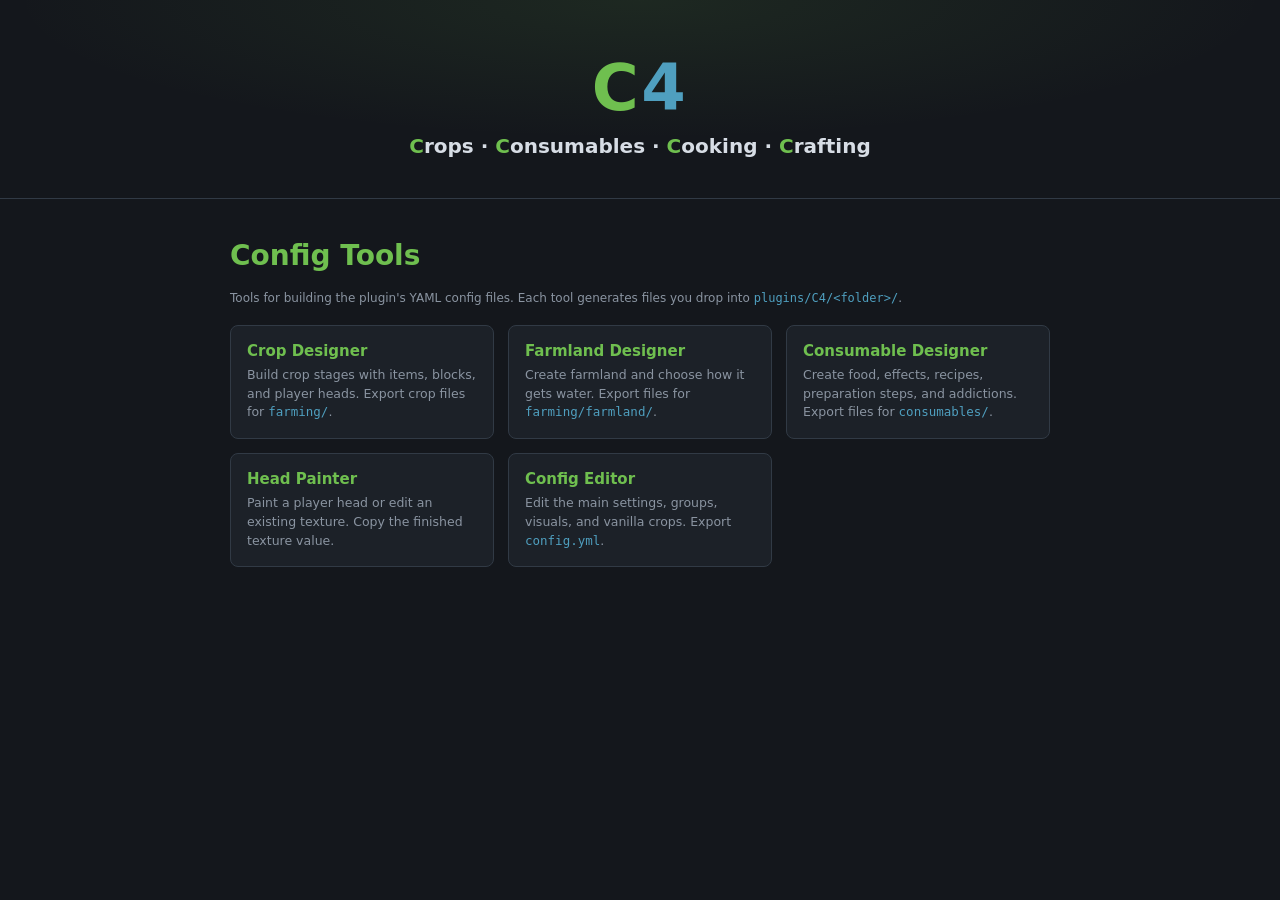
==== index.html @ 48b5f99a "Publish tools from bigbarbecuetime/C4@50bea7a427202a4ac3a9da0b1b7948393bb01f95" ====
<!DOCTYPE html>
<html lang="en">
<head>
<meta charset="UTF-8">
<meta name="viewport" content="width=device-width, initial-scale=1.0">
<title>C4 Config Tools</title>
<link rel="stylesheet" href="shared/common.css">
<style>
  .hero {
    text-align: center;
    padding: 56px 20px 40px;
    border-bottom: 1px solid var(--border);
    background:
      radial-gradient(ellipse 70% 100% at 50% 0%, rgba(111, 191, 79, 0.10), transparent 70%),
      var(--bg);
    margin-bottom: 28px;
  }
  .hero .logo {
    font-size: 64px;
    font-weight: 800;
    letter-spacing: 0.04em;
    margin: 0;
    color: var(--accent);
    line-height: 1;
  }
  .hero .logo .four { color: var(--accent2); }
  .hero .tagline {
    margin: 14px 0 0;
    font-size: 20px;
    color: var(--text);
    font-weight: 600;
  }
  .hero .tagline .c { color: var(--accent); }
  .hero .sub {
    margin: 10px auto 0;
    max-width: 560px;
    color: var(--muted);
    font-size: 14px;
    line-height: 1.5;
  }
</style>
</head>
<body>
<div class="hero">
  <h1 class="logo">C<span class="four">4</span></h1>
  <p class="tagline" aria-label="Crops, Consumables, Cooking, Crafting">
    <span aria-hidden="true"><span class="c">C</span>rops &middot;
    <span class="c">C</span>onsumables &middot;
    <span class="c">C</span>ooking &middot;
    <span class="c">C</span>rafting</span>
  </p>
</div>
<div class="landing">
  <h1 style="color:var(--accent)">Config Tools</h1>
  <p class="hint">Tools for building the plugin's YAML config files.
      Each tool generates files you drop into
  <code>plugins/C4/&lt;folder&gt;/</code>.</p>

  <div class="tools-grid">
    <a class="tool-card" href="crop-designer/index.html">
      <h3>Crop Designer</h3>
      <p>Build crop stages with items, blocks, and player heads. Export crop files for <code>farming/</code>.</p>
    </a>
    <a class="tool-card" href="farmland-designer/index.html">
      <h3>Farmland Designer</h3>
      <p>Create farmland and choose how it gets water. Export files for <code>farming/farmland/</code>.</p>
    </a>
    <a class="tool-card" href="consumable-designer/index.html">
      <h3>Consumable Designer</h3>
      <p>Create food, effects, recipes, preparation steps, and addictions. Export files for <code>consumables/</code>.</p>
    </a>
    <a class="tool-card" href="head-painter/index.html">
      <h3>Head Painter</h3>
      <p>Paint a player head or edit an existing texture. Copy the finished texture value.</p>
    </a>
    <a class="tool-card" href="config-editor/index.html">
      <h3>Config Editor</h3>
      <p>Edit the main settings, groups, visuals, and vanilla crops. Export <code>config.yml</code>.</p>
    </a>
  </div>
</div>
</body>
</html>
---- shared/common.css ----
/* Shared theme for the C4 config designers - plain CSS, dark */
* { box-sizing: border-box; }

:root {
  --bg: #14171c;
  --panel: #1c2128;
  --panel2: #232a33;
  --border: #313a45;
  --text: #d7dde5;
  --muted: #8a94a1;
  --accent: #6fbf4f;
  --accent2: #4f9fbf;
  --danger: #c75450;
  --warn: #d9a441;
  font-size: 14px;
}

a {
    color: var(--link-color)
}

html, body {
  margin: 0;
  background: var(--bg);
  color: var(--text);
  font-family: "Segoe UI", system-ui, sans-serif;
}

header {
  display: flex;
  align-items: baseline;
  gap: 12px;
  padding: 10px 16px;
  border-bottom: 1px solid var(--border);
}
header h1 { font-size: 18px; margin: 0; color: var(--accent); }
header .sub { color: var(--muted); font-size: 12px; }
.header-actions { margin-left: auto; }

main {
  display: grid;
  grid-template-columns: 320px 1fr 360px;
  gap: 0;
  min-height: 560px;
}

.panel {
  background: var(--panel);
  padding: 12px 14px 24px;
  overflow-y: auto;
  max-height: calc(100vh - 48px);
}
#left-panel { border-right: 1px solid var(--border); }
#right-panel { border-left: 1px solid var(--border); }

h2 {
  font-size: 13px;
  text-transform: uppercase;
  letter-spacing: 0.06em;
  color: var(--accent);
  margin: 18px 0 8px;
  border-bottom: 1px solid var(--border);
  padding-bottom: 4px;
}
.panel h2:first-child { margin-top: 4px; }

.hint { color: var(--muted); font-size: 12px; margin: 4px 0 8px; }
/* Live '&'-code render of a name field (LegacyText.toHtml). Uncoded runs show
   in the normal text color; coded runs carry their own inline color. */
.name-preview { color: var(--text); font-size: 13px; margin: 2px 0 6px; min-height: 1.1em; }
.name-preview:empty { display: none; }
code { color: var(--accent2); }

.form-grid { display: flex; flex-direction: column; gap: 6px; }
label { display: flex; flex-direction: column; gap: 2px; font-size: 12px; color: var(--muted); }
label.check { flex-direction: row; align-items: center; gap: 6px; color: var(--text); }
label.check.inline { display: inline-flex; margin-left: 8px; text-transform: none; letter-spacing: 0; font-size: 11px; color: var(--muted); }

input[type="text"], input[type="number"], select {
  background: var(--panel2);
  border: 1px solid var(--border);
  color: var(--text);
  border-radius: 4px;
  padding: 5px 7px;
  font-family: Consolas, monospace;
  font-size: 12px;
  width: 100%;
}
input:focus, select:focus { outline: 1px solid var(--accent); }
input[type="checkbox"] { accent-color: var(--accent); }

button {
  background: var(--panel2);
  color: var(--text);
  border: 1px solid var(--border);
  border-radius: 4px;
  padding: 5px 10px;
  cursor: pointer;
  font-size: 12px;
}
button:hover { border-color: var(--accent); color: var(--accent); }
button.ghost { background: transparent; }
button.add { margin-top: 6px; width: 100%; border-style: dashed; color: var(--muted); }
button.add:hover { color: var(--accent); }
button.danger { color: var(--danger); border-color: transparent; background: transparent; padding: 2px 6px; }
button.danger:hover { border-color: var(--danger); }

/* cards (harvest entries, consumables, stages, elements) */
.card {
  background: var(--panel2);
  border: 1px solid var(--border);
  border-radius: 6px;
  padding: 8px;
  margin-bottom: 8px;
}
.card .card-head {
  display: flex;
  align-items: center;
  gap: 6px;
  margin-bottom: 6px;
  font-size: 12px;
  color: var(--text);
}
.card .card-head .grow { flex: 1; }
.row { display: flex; gap: 6px; }
.row > label { flex: 1; }
.vec { display: flex; gap: 4px; }
.vec input { width: 0; flex: 1; }
.hitbox-row { display: flex; align-items: center; gap: 8px; margin: 4px 0; flex-wrap: wrap; }
.hitbox-row label { display: flex; align-items: center; gap: 3px; }
.muted { opacity: 0.65; font-size: 0.85em; }

/* stage cards */
.stage-card.active { border-color: var(--accent); }
.stage-card .elements { margin-top: 6px; display: flex; flex-direction: column; gap: 6px; }
.element-card { background: var(--panel); border: 1px solid var(--border); border-radius: 5px; padding: 6px; }
.element-card .swatch {
  width: 14px; height: 14px; border-radius: 3px; border: 1px solid rgba(255,255,255,0.25);
  display: inline-block;
}

/* center */
#center-panel {
  display: flex;
  flex-direction: column;
  align-items: center;
  background:
    radial-gradient(ellipse at 50% 30%, #1d2733 0%, var(--bg) 70%);
  padding: 8px;
}
#preview {
  width: 100%;
  max-width: 900px;
  height: auto;
  cursor: grab;
  touch-action: none;
}
#preview:active { cursor: grabbing; }

#view-controls { width: 100%; max-width: 900px; display: flex; flex-direction: column; gap: 6px; padding: 4px 8px 10px; }
.stage-bar { display: flex; gap: 4px; flex-wrap: wrap; }
.stage-bar button { padding: 4px 12px; }
.stage-bar button.active { border-color: var(--accent); color: var(--accent); }
.grow-bar { display: flex; align-items: center; gap: 8px; }
.grow-bar input[type="range"] { flex: 1; accent-color: var(--accent); }
#progress-label { font-family: Consolas, monospace; color: var(--muted); min-width: 42px; }
#view-controls .hint { text-align: center; }

/* output */
#output {
  display: grid;
  grid-template-columns: 1fr 1fr;
  gap: 12px;
  padding: 12px 16px 28px;
  border-top: 1px solid var(--border);
}
.out-head { display: flex; align-items: center; gap: 8px; }
.out-head h2 { flex: 1; margin: 0 0 6px; border: none; }
#output pre {
  background: #11151a;
  border: 1px solid var(--border);
  border-radius: 6px;
  padding: 10px;
  font-family: Consolas, monospace;
  font-size: 12px;
  line-height: 1.45;
  overflow-x: auto;
  white-space: pre;
  color: #b6c6d4;
  max-height: 480px;
  overflow-y: auto;
}
button.copy.copied { color: var(--accent); border-color: var(--accent); }

@media (max-width: 1100px) {
  main { grid-template-columns: 1fr; }
  #left-panel, #right-panel { border: none; max-height: none; }
  #output { grid-template-columns: 1fr; }
}

/* ── suite navigation ─────────────────────────────────────────────────── */
nav.suite { display: flex; gap: 4px; margin-left: 24px; }
nav.suite a {
  color: var(--muted);
  text-decoration: none;
  font-size: 12px;
  padding: 3px 10px;
  border: 1px solid transparent;
  border-radius: 4px;
}
nav.suite a:hover { color: var(--accent); border-color: var(--border); }
nav.suite a.here { color: var(--accent); border-color: var(--accent); }

/* ── landing page ─────────────────────────────────────────────────────── */
.landing { max-width: 860px; margin: 40px auto; padding: 0 20px; }
.landing .tools-grid {
  display: grid;
  grid-template-columns: repeat(auto-fit, minmax(240px, 1fr));
  gap: 14px;
  margin-top: 20px;
}
.landing a.tool-card {
  display: block;
  background: var(--panel);
  border: 1px solid var(--border);
  border-radius: 8px;
  padding: 16px;
  color: var(--text);
  text-decoration: none;
}
.landing a.tool-card:hover { border-color: var(--accent); }
.landing a.tool-card h3 { margin: 0 0 6px; color: var(--accent); font-size: 15px; }
.landing a.tool-card p { margin: 0; color: var(--muted); font-size: 12.5px; line-height: 1.5; }
.landing a.tool-card .emoji { font-size: 22px; display: block; margin-bottom: 8px; }

/* ── texture chips (live MC texture previews next to inputs) ──────────── */
.tex-chip {
  width: 26px;
  height: 26px;
  border: 1px solid var(--border);
  border-radius: 4px;
  background: var(--panel);
  image-rendering: pixelated;
  flex-shrink: 0;
  align-self: flex-end;
}
.with-chip { display: flex; gap: 6px; align-items: flex-end; }
.with-chip > label { flex: 1; }

/* two-column tool layout (farmland / consumable designers) */
main.two-col { grid-template-columns: 420px 1fr; }
main.two-col .panel { max-height: none; }
.preview-side {
  background: radial-gradient(ellipse at 50% 30%, #1d2733 0%, var(--bg) 70%);
  display: flex;
  flex-direction: column;
  align-items: center;
  padding: 12px;
  gap: 8px;
}
.preview-side canvas { max-width: 100%; cursor: grab; }
.tab-bar { display: flex; gap: 4px; flex-wrap: wrap; margin-bottom: 8px; }
.tab-bar button.active { border-color: var(--accent); color: var(--accent); }
.subsection {
  border: 1px solid var(--border);
  border-radius: 6px;
  padding: 8px;
  margin: 8px 0;
  background: var(--panel2);
}
.subsection > .sub-head { display: flex; align-items: center; gap: 8px; font-size: 12px; margin-bottom: 6px; }
.subsection > .sub-head .grow { flex: 1; }
.shape-grid { display: grid; grid-template-columns: repeat(3, 44px); gap: 3px; margin: 4px 0; }
.shape-grid input { text-align: center; font-size: 14px; padding: 8px 0; text-transform: uppercase; }

/* ── events editor (shared/events-editor.js) ──────────────────────────── */
.events-editor .ev-trigger { margin: 6px 0; }
.events-editor .ev-list { display: flex; flex-direction: column; gap: 6px; }
.events-editor .ev-card .card-head { margin-bottom: 4px; }
.stage-events-row { margin: 6px 0; }
.stage-events { margin-top: 6px; padding-left: 4px; border-left: 2px solid var(--border); }

h3.sub { font-size: 12px; color: var(--muted); margin: 10px 0 4px; text-transform: uppercase; letter-spacing: 0.04em; }

/* ── key picker (shared/key-picker.js) ────────────────────────────────── */
.kp-drop {
  position: absolute;
  z-index: 50;
  max-height: 280px;
  overflow-y: auto;
  background: var(--panel2);
  border: 1px solid var(--border);
  border-radius: 4px;
  box-shadow: 0 6px 18px rgba(0, 0, 0, 0.5);
  font-family: Consolas, monospace;
  font-size: 12px;
}
.kp-row {
  display: flex;
  align-items: center;
  gap: 8px;
  padding: 3px 8px;
  cursor: pointer;
  color: var(--text);
  white-space: nowrap;
}
.kp-row:hover, .kp-row.active { background: var(--panel); color: var(--accent); }
.kp-row canvas {
  width: 16px; height: 16px;
  image-rendering: pixelated;
  flex-shrink: 0;
}
/* ── multi-select (crop-designer biome picker) ─────────────────────────── */
.multi-select {
  position: relative;
  background: var(--panel2);
  border: 1px solid var(--border);
  border-radius: 4px;
  padding: 4px;
  display: flex;
  flex-direction: column;
  gap: 4px;
}
.ms-label { margin-bottom: 2px; }
.ms-chips {
  display: flex;
  flex-wrap: wrap;
  gap: 4px;
  min-height: 22px;
  align-items: center;
}
.ms-chip {
  display: inline-flex;
  align-items: center;
  gap: 4px;
  background: var(--panel);
  border: 1px solid var(--border);
  border-radius: 3px;
  padding: 2px 4px 2px 7px;
  font-family: Consolas, monospace;
  font-size: 11px;
  color: var(--text);
}
.ms-chip button.danger { padding: 0 3px; font-size: 11px; }
.ms-empty { color: var(--muted); font-size: 11px; font-style: italic; }
.ms-add { width: auto; align-self: flex-start; margin: 0; }
.ms-drop {
  position: absolute;
  z-index: 50;
  top: 100%;
  left: 0;
  right: 0;
  margin-top: 2px;
  background: var(--panel2);
  border: 1px solid var(--border);
  border-radius: 4px;
  box-shadow: 0 6px 18px rgba(0, 0, 0, 0.5);
}
.ms-drop input[type="text"] { border: none; border-bottom: 1px solid var(--border); border-radius: 0; }
.ms-list {
  max-height: 240px;
  overflow-y: auto;
  padding: 2px;
}
.ms-row {
  display: flex;
  align-items: center;
  gap: 6px;
  padding: 3px 7px;
  font-size: 12px;
  color: var(--text);
  cursor: pointer;
  white-space: nowrap;
}
.ms-row:hover { background: var(--panel); color: var(--accent); }
.ms-row input[type="checkbox"] { margin: 0; }
.ms-custom { color: var(--accent); font-style: italic; }



/* ── file dock (shared/file-dock.js) ──────────────────────────────────── */
.dock-file {
  background: var(--panel);
  border: 1px solid var(--border);
  border-radius: 6px;
  margin-bottom: 8px;
}
.dock-file summary {
  display: flex;
  align-items: center;
  gap: 8px;
  padding: 8px 12px;
  cursor: pointer;
  list-style: none;
}
.dock-file summary::before { content: "▸"; color: var(--muted); font-size: 11px; }
.dock-file[open] summary::before { content: "▾"; }
.dock-file summary::-webkit-details-marker { display: none; }
.dock-file .dock-name { font-family: Consolas, monospace; font-size: 13px; color: var(--text); }
.dock-file .grow { flex: 1; }
.dock-file pre { margin: 0 12px 12px; }
.badge-new {
  background: var(--accent);
  color: #14171c;
  font-size: 10px;
  font-weight: 600;
  text-transform: uppercase;
  letter-spacing: 0.05em;
  border-radius: 3px;
  padding: 1px 6px;
}

/* ── transform gizmos (gizmo.js) ─────────────────────────────────────────
   Sits directly above the preview canvas and is meant to read as part of
   the viewport chrome, not a bolted-on strip. Several rules exist purely to
   undo common.css defaults: `label` is flex-column there (which stacked the
   snap checkbox above its text) and `select`/`input` are full-width.       */
#gizmo-bar {
  display: flex;
  flex-direction: column;
  gap: 8px;
  width: 100%;
  padding: 0 0 8px;
  margin: 0;
  border-bottom: 1px solid var(--border);
}
#gizmo-bar .gizmo-row {
  display: flex;
  align-items: center;
  gap: 10px;
  flex-wrap: wrap;
  min-height: 26px;
}

/* segmented tool group */
#gizmo-bar .gizmo-tools { display: flex; }
#gizmo-bar .gizmo-tools button {
  text-transform: capitalize;
  padding: 4px 14px;
  border-radius: 0;
  margin-left: -1px;
}
#gizmo-bar .gizmo-tools button:first-child {
  border-radius: 6px 0 0 6px;
  margin-left: 0;
}
#gizmo-bar .gizmo-tools button:last-child { border-radius: 0 6px 6px 0; }
#gizmo-bar .gizmo-tools button.active {
  background: var(--accent);
  border-color: var(--accent);
  color: var(--bg);
  position: relative;
  z-index: 1;
}

/* undo label{flex-direction:column} from common.css */
#gizmo-bar label.gizmo-snap {
  flex-direction: row;
  align-items: center;
  gap: 6px;
  font-size: 12px;
  color: var(--text);
  cursor: pointer;
  user-select: none;
}
#gizmo-bar label.gizmo-snap input { width: auto; margin: 0; }

#gizmo-bar #gizmo-readout {
  margin-left: auto;
  font-size: 12px;
  color: var(--muted);
  font-variant-numeric: tabular-nums;
  white-space: nowrap;
}

/* element chips */
#gizmo-bar .gizmo-els-row { align-items: flex-start; }
#gizmo-bar .gizmo-label,
#gizmo-bar .gizmo-hint {
  font-size: 11px;
  color: var(--muted);
  text-transform: uppercase;
  letter-spacing: .04em;
  padding-top: 4px;
  white-space: nowrap;
}
#gizmo-bar .gizmo-hint {
  margin-left: auto;
  text-transform: none;
  letter-spacing: 0;
  opacity: .8;
}
#gizmo-bar .gizmo-els {
  display: flex;
  flex-wrap: wrap;
  gap: 4px;
  flex: 1 1 auto;
  max-height: 76px;
  overflow-y: auto;
}
#gizmo-bar .gizmo-chip {
  padding: 2px 9px;
  font-size: 11px;
  border-radius: 999px;
  max-width: 15rem;
  overflow: hidden;
  text-overflow: ellipsis;
  white-space: nowrap;
}
#gizmo-bar .gizmo-chip.active {
  background: var(--accent);
  border-color: var(--accent);
  color: var(--bg);
}
#gizmo-bar .gizmo-empty {
  font-size: 12px;
  color: var(--muted);
  font-style: italic;
  padding-top: 3px;
}

/* orbit mode: the element row is inert, so fade it back */
#gizmo-bar.orbit-mode .gizmo-els-row { opacity: .45; }
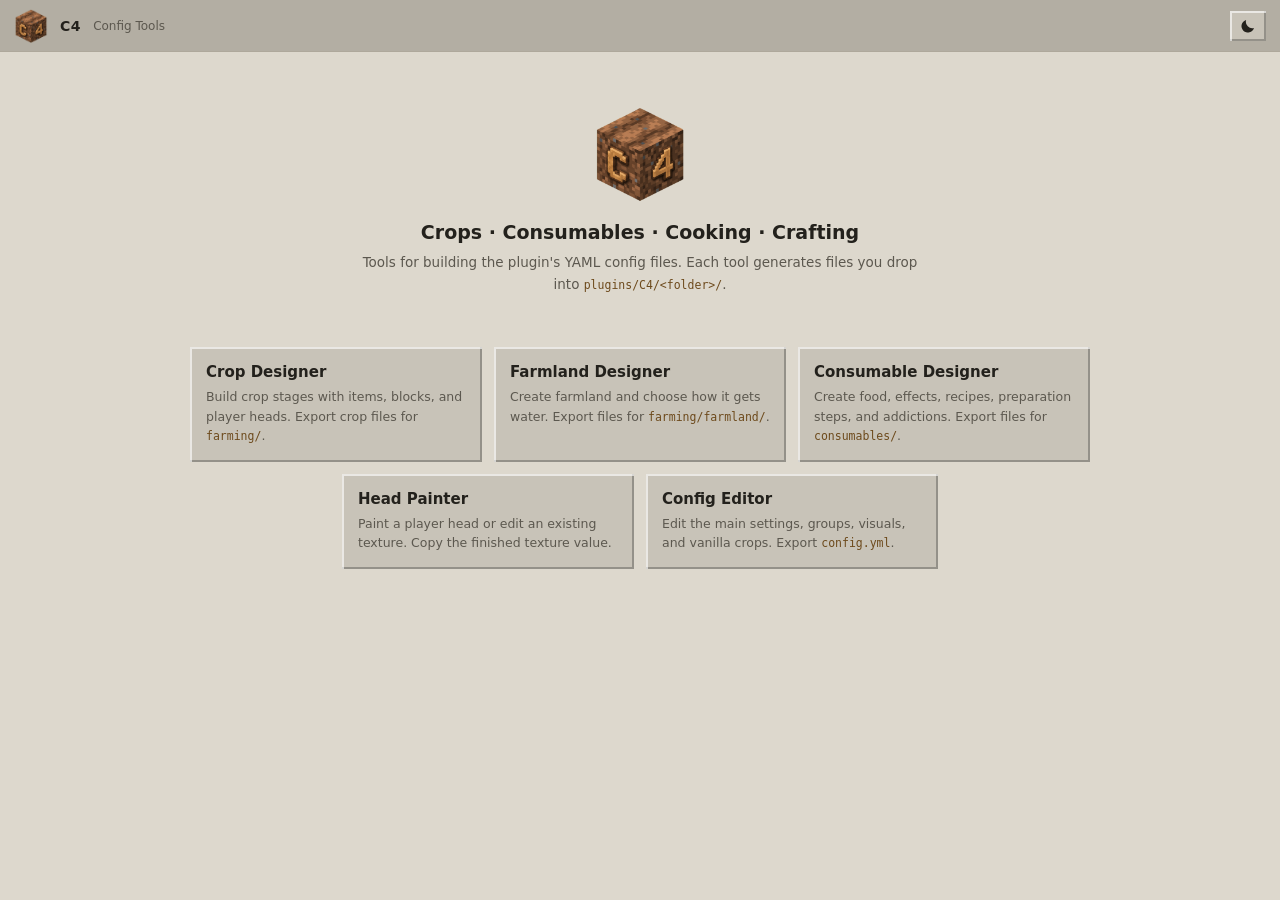
==== commit 83ada06a: "Publish tools from bigbarbecuetime/C4@2afa1900de692eccfdc5eb47e7a0a37067820dfb" ====
--- a/index.html
+++ b/index.html
@@ -1,60 +1,29 @@
 <!DOCTYPE html>
-<html lang="en">
+<html lang="en" data-theme="dark">
 <head>
 <meta charset="UTF-8">
 <meta name="viewport" content="width=device-width, initial-scale=1.0">
 <title>C4 Config Tools</title>
-<link rel="stylesheet" href="shared/common.css">
-<style>
-  .hero {
-    text-align: center;
-    padding: 56px 20px 40px;
-    border-bottom: 1px solid var(--border);
-    background:
-      radial-gradient(ellipse 70% 100% at 50% 0%, rgba(111, 191, 79, 0.10), transparent 70%),
-      var(--bg);
-    margin-bottom: 28px;
-  }
-  .hero .logo {
-    font-size: 64px;
-    font-weight: 800;
-    letter-spacing: 0.04em;
-    margin: 0;
-    color: var(--accent);
-    line-height: 1;
-  }
-  .hero .logo .four { color: var(--accent2); }
-  .hero .tagline {
-    margin: 14px 0 0;
-    font-size: 20px;
-    color: var(--text);
-    font-weight: 600;
-  }
-  .hero .tagline .c { color: var(--accent); }
-  .hero .sub {
-    margin: 10px auto 0;
-    max-width: 560px;
-    color: var(--muted);
-    font-size: 14px;
-    line-height: 1.5;
-  }
-</style>
+<link rel="icon" type="image/png" href="shared/c4-mark.png?v=4">
+<link rel="stylesheet" href="shared/common.css?v=30">
 </head>
-<body>
-<div class="hero">
-  <h1 class="logo">C<span class="four">4</span></h1>
-  <p class="tagline" aria-label="Crops, Consumables, Cooking, Crafting">
-    <span aria-hidden="true"><span class="c">C</span>rops &middot;
-    <span class="c">C</span>onsumables &middot;
-    <span class="c">C</span>ooking &middot;
-    <span class="c">C</span>rafting</span>
-  </p>
-</div>
+<body class="scrolls">
+<header>
+  <span class="mark" data-logo></span>
+  <h1>C4</h1>
+  <span class="sub">Config Tools</span>
+  <div class="header-actions">
+    <button class="tbtn" data-theme-toggle title="Light / dark"></button>
+  </div>
+</header>
+
 <div class="landing">
-  <h1 style="color:var(--accent)">Config Tools</h1>
-  <p class="hint">Tools for building the plugin's YAML config files.
-      Each tool generates files you drop into
-  <code>plugins/C4/&lt;folder&gt;/</code>.</p>
+  <div class="hero">
+    <span class="mark" data-logo></span>
+    <p class="tagline">Crops · Consumables · Cooking · Crafting</p>
+    <p class="sub">Tools for building the plugin's YAML config files.
+      Each tool generates files you drop into <code>plugins/C4/&lt;folder&gt;/</code>.</p>
+  </div>
 
   <div class="tools-grid">
     <a class="tool-card" href="crop-designer/index.html">
@@ -79,5 +48,8 @@
     </a>
   </div>
 </div>
+
+<script src="shared/ui.js?v=16"></script>
+<script>UI.initShell();</script>
 </body>
 </html>
--- a/shared/common.css
+++ b/shared/common.css
@@ -1,523 +1,816 @@
-/* Shared theme for the C4 config designers - plain CSS, dark */
-* { box-sizing: border-box; }
-
+/* C4 config designers - shared theme.
+ *
+ * One style, two palettes. Every surface is raised or sunk by a hard 2px
+ * bevel, the way an inventory slot is; dark graphite and light stone are the
+ * same UI with different variables, so nothing needs a second rule to work in
+ * both. Set the palette with data-theme="dark|light" on <html> (ui.js does it
+ * and remembers the choice).
+ *
+ * Sections:
+ *   1  palette          6  render window
+ *   2  base + shell     7  cards, lists, events editor
+ *   3  header          8  pickers and docks
+ *   4  outline          9  landing page
+ *   5  controls        10  mobile
+ *
+ * An icon is only ever a control here. Categories and headings are words.
+ */
+
+* { box-sizing: border-box; scrollbar-width: thin; scrollbar-color: var(--raise) var(--sunk); }
+::-webkit-scrollbar { width: 11px; height: 11px; }
+::-webkit-scrollbar-track { background: var(--sunk); }
+::-webkit-scrollbar-thumb {
+  background: var(--raise);
+  box-shadow: inset 2px 2px 0 var(--edge-l), inset -2px -2px 0 var(--edge-d);
+}
+::-webkit-scrollbar-thumb:hover { background: var(--raise-hi); }
+::-webkit-scrollbar-corner { background: var(--sunk); }
+
+/* ── 1  palette ─────────────────────────────────────────────────────────── */
 :root {
-  --bg: #14171c;
-  --panel: #1c2128;
-  --panel2: #232a33;
-  --border: #313a45;
-  --text: #d7dde5;
-  --muted: #8a94a1;
-  --accent: #6fbf4f;
-  --accent2: #4f9fbf;
-  --danger: #c75450;
-  --warn: #d9a441;
+  --mono: Consolas, "Cascadia Mono", monospace;
+  --ui: "Segoe UI", system-ui, sans-serif;
+  --grip-w: 18px;
+  --bar-h: 52px;
+  --outline-w: 272px;
+  --panel-w: 372px;
   font-size: 14px;
 }
-
-a {
-    color: var(--link-color)
-}
-
-html, body {
-  margin: 0;
-  background: var(--bg);
+:root, :root[data-theme="dark"] {
+  --page: #14161a; --chrome: #0d0f12; --panel: #1a1d22; --panel2: #21252b;
+  --raise: #262b32; --raise-hi: #2f353d; --field: #101318; --sunk: #0e1013;
+  --edge-l: rgba(255, 255, 255, .08); --edge-d: rgba(0, 0, 0, .6);
+  --line: #2b3037; --text: #e9e6df; --muted: #969aa3; --muted2: #6f747c;
+  --accent: #f0a92b; --accent-soft: rgba(240, 169, 43, .14); --accent-line: #6b4a11;
+  --fill: linear-gradient(180deg, #f5b53c, #d18f18); --on-accent: #1a1206;
+  --accent2: #cbb68b; --danger: #d3625a; --warn: #e0b862; --ok: #8ec44a;
+  --water: #3d80d7; --lava: #e76522; --light-source: #ffd98a;
+  --tier-ruined: #555b64; --tier-poor: #d3625a; --tier-decent: #e0b862; --tier-good: #8ec44a; --tier-perfect: #62c7df;
+  --art-a: #2a2e34; --art-b: #35393f;
+  --plate: radial-gradient(ellipse 58% 55% at 50% 42%, #23272e 0%, #0b0c0f 78%);
+  --plate-grid: rgba(255, 255, 255, .012);
+  --code-bg: #0b0d11; --code-text: #b9c2cd; --seg-line: rgba(255, 255, 255, .42);
+  --frost: rgba(255, 255, 255, .10); --frost-edge: rgba(0, 0, 0, .5); --frost-text: var(--text);
+  --link-color: var(--accent);
+}
+:root[data-theme="light"] {
+  --page: #ddd8cd; --chrome: #b3aea3; --panel: #cfcabf; --panel2: #d8d4ca;
+  --raise: #c8c3b8; --raise-hi: #d5d1c7; --field: #ece8de; --sunk: #a8a398;
+  --edge-l: rgba(255, 255, 255, .62); --edge-d: rgba(0, 0, 0, .26);
+  --line: #aea89b; --text: #23211c; --muted: #5c584f; --muted2: #7a7568;
+  --accent: #8f5310; --accent-soft: rgba(143, 83, 16, .12); --accent-line: #c99a4d;
+  --fill: linear-gradient(180deg, #e2ac3c, #c1861a); --on-accent: #241704;
+  --accent2: #6d4a1c; --danger: #9c332c; --warn: #7d5510; --ok: #4d7a1f;
+  --water: #2764ad; --lava: #b94413; --light-source: #f0b84f;
+  --tier-ruined: #777268; --tier-poor: #9c332c; --tier-decent: #8a6310; --tier-good: #4d7a1f; --tier-perfect: #176f82;
+  --art-a: #8e8a80; --art-b: #a29d92;
+  --plate: radial-gradient(ellipse 58% 60% at 50% 44%, #8b867c 0%, #5c5852 80%);
+  --plate-grid: rgba(0, 0, 0, .03);
+  --code-bg: #e4e0d5; --code-text: #3b382f; --seg-line: rgba(0, 0, 0, .42);
+  --frost: rgba(255, 255, 255, .42); --frost-edge: rgba(0, 0, 0, .3); --frost-text: var(--text);
+  --link-color: var(--accent);
+}
+
+/* ── 2  base + shell ────────────────────────────────────────────────────── */
+html, body { height: 100%; margin: 0; }
+body {
+  background: var(--page);
   color: var(--text);
-  font-family: "Segoe UI", system-ui, sans-serif;
-}
-
-header {
-  display: flex;
-  align-items: baseline;
-  gap: 12px;
-  padding: 10px 16px;
-  border-bottom: 1px solid var(--border);
-}
-header h1 { font-size: 18px; margin: 0; color: var(--accent); }
-header .sub { color: var(--muted); font-size: 12px; }
-.header-actions { margin-left: auto; }
-
-main {
+  font: 13px var(--ui);
+  overflow: hidden;
+}
+body.scrolls { overflow: auto; }          /* landing page and the simpler tools */
+a { color: var(--link-color); }
+svg.i { width: 18px; height: 18px; fill: currentColor; flex-shrink: 0; }
+svg.i.sm { width: 15px; height: 15px; }
+.grow { flex: 1; }
+.muted { color: var(--muted); font-size: .85em; }
+
+.app {
   display: grid;
-  grid-template-columns: 320px 1fr 360px;
-  gap: 0;
-  min-height: 560px;
-}
-
-.panel {
-  background: var(--panel);
-  padding: 12px 14px 24px;
-  overflow-y: auto;
-  max-height: calc(100vh - 48px);
-}
-#left-panel { border-right: 1px solid var(--border); }
-#right-panel { border-left: 1px solid var(--border); }
+  grid-template-columns: var(--outline-w) minmax(0, 1fr) var(--panel-w);
+  grid-template-rows: var(--bar-h) minmax(0, 1fr);
+  height: 100vh;
+}
+
+/* ── 3  header ──────────────────────────────────────────────────────────
+   Every page is reached from here: the mark goes home, the suite names the
+   other tools in words, and the theme sits far right on every page. */
+.appbar, header {
+  grid-column: 1 / -1;
+  display: flex; align-items: center; gap: 12px;
+  height: var(--bar-h); padding: 0 14px;
+  background: var(--chrome); border-bottom: 1px solid var(--line);
+}
+.appbar .mark, header .mark { display: block; width: 36px; height: 36px; flex-shrink: 0; }
+.appbar .mark img, header .mark img { width: 100%; height: 100%; display: block; object-fit: contain; }
+.appbar .mark:hover, header .mark:hover { filter: brightness(1.12); }
+.appbar h1, header h1 { margin: 0; font: 700 14px var(--ui); letter-spacing: .03em; white-space: nowrap; }
+
+/* ── 4  outline ─────────────────────────────────────────────────────────── */
+.outline {
+  background: var(--panel); border-right: 1px solid var(--line);
+  display: flex; flex-direction: column; min-height: 0;
+}
+.ohead, .phead {
+  height: 46px; flex-shrink: 0; display: flex; align-items: center; gap: 7px; padding: 0 11px;
+  background: var(--panel2); border-bottom: 1px solid var(--line);
+}
+.ohead h1 { margin: 0; font: 700 12px var(--ui); letter-spacing: .1em; text-transform: uppercase; }
+.phead b { font-size: 13.5px; }
+.phead .kind { font: 10px var(--mono); color: var(--muted); text-transform: uppercase; letter-spacing: .1em; }
+.tree { flex: 1; overflow-y: auto; padding: 7px; }
+.ofoot {
+  flex-shrink: 0; padding: 8px; border-top: 1px solid var(--line); background: var(--panel2);
+  display: grid; grid-template-columns: 1fr 1fr; gap: 6px;
+}
+/* outline rows are words, not icons, and carry no summary count */
+.row-nav {
+  display: flex; align-items: center; gap: 8px; width: 100%; padding: 10px 11px; margin-bottom: 3px;
+  border: 0; cursor: pointer; text-align: left; font: 600 12.5px var(--ui); color: var(--text);
+  background: var(--raise);
+  box-shadow: inset 2px 2px 0 var(--edge-l), inset -2px -2px 0 var(--edge-d);
+}
+.row-nav:hover { background: var(--raise-hi); }
+.row-nav .note { margin-left: auto; font: 400 11px var(--mono); color: var(--muted2); }
+.tree hr { border: 0; border-top: 1px solid var(--line); margin: 9px 2px; }
+
+/* ── selected: frosted face, hard outline ───────────────────────────────
+   The game highlights a button by lightening its face and drawing a border
+   round it, not by flooding it with a colour. Selection uses that; the
+   accent stays for values (bars, meters) and for the one primary action. */
+.row-nav.on,
+.stage-bar button.active,
+.tab-bar button.active,
+.mnav button.on,
+nav.suite a.here,
+#gizmo-bar .gizmo-tools button.active,
+#gizmo-bar .gizmo-chip.active {
+  background-color: var(--frost);
+  background-image: linear-gradient(180deg, rgba(255, 255, 255, .10), rgba(255, 255, 255, 0));
+  color: var(--frost-text);
+  box-shadow:
+    inset 0 0 0 1px var(--frost-edge),
+    inset 2px 2px 0 var(--edge-l),
+    inset -2px -2px 0 var(--edge-d);
+  font-weight: 600;
+}
+.row-nav.on .note { color: var(--frost-text); opacity: .75; }
+
+/* ── 5  controls ────────────────────────────────────────────────────────── */
+.panel { background: var(--panel); min-height: 0; }
+.panel-col {
+  background: var(--panel); border-left: 1px solid var(--line);
+  display: flex; flex-direction: column; min-height: 0;
+}
+.pbody { flex: 1; overflow-y: auto; padding: 13px 12px 20px; }
+.pfoot {
+  flex-shrink: 0; padding: 9px 12px; border-top: 1px solid var(--line); background: var(--panel2);
+  display: grid; grid-template-columns: 1fr 1fr; gap: 7px;
+}
+.pane[hidden] { display: none; }
+
+/* A tool with nothing to render (the config editor) drops the preview column:
+   the values being changed are the main work, and the file it generates goes
+   to the dock at the bottom, where every other tool puts its output. */
+.app.two { grid-template-columns: var(--outline-w) minmax(0, 1fr); }
+.panel-col.wide { border-left: 0; }
+.panel-col.wide .pbody { padding: 16px 18px 24px; }
+.panel-col.wide .pane { width: min(840px, 100%); margin-inline: auto; }
+.app.two #output { grid-column: 2; grid-row: 2; }
+body[data-main="files"] .app.two .panel-col.wide { display: none; }
 
 h2 {
-  font-size: 13px;
-  text-transform: uppercase;
-  letter-spacing: 0.06em;
-  color: var(--accent);
-  margin: 18px 0 8px;
-  border-bottom: 1px solid var(--border);
-  padding-bottom: 4px;
-}
-.panel h2:first-child { margin-top: 4px; }
-
-.hint { color: var(--muted); font-size: 12px; margin: 4px 0 8px; }
-/* Live '&'-code render of a name field (LegacyText.toHtml). Uncoded runs show
-   in the normal text color; coded runs carry their own inline color. */
-.name-preview { color: var(--text); font-size: 13px; margin: 2px 0 6px; min-height: 1.1em; }
+  font: 700 10.5px var(--ui); letter-spacing: .18em; text-transform: uppercase;
+  color: var(--muted2); margin: 16px 0 9px; padding-bottom: 5px; border-bottom: 1px solid var(--line);
+}
+.pane > h2:first-child, .panel h2:first-child { margin-top: 2px; }
+h3.sub { font: 600 11px var(--ui); letter-spacing: .08em; text-transform: uppercase; color: var(--muted); margin: 12px 0 5px; }
+
+.form-grid { display: flex; flex-direction: column; gap: 9px; }
+label { display: flex; flex-direction: column; gap: 5px; font-size: 11.5px; color: var(--muted); line-height: 1.4; }
+label.check { flex-direction: row; align-items: center; gap: 8px; color: var(--text); font-size: 12.5px; }
+label.check.inline { display: inline-flex; margin-left: 8px; font-size: 11px; color: var(--muted); }
+/* the qualifier that used to ride inside a label, moved under its control */
+.foot-note { margin: -3px 0 0; padding-left: 44px; font-size: 11px; line-height: 1.45; color: var(--muted2); }
+label + .foot-note.plain, .foot-note.plain { padding-left: 0; }
+
+.hint { color: var(--muted); font-size: 11.5px; line-height: 1.55; margin: 2px 0 4px; }
+.hint.warn, .warn { color: var(--warn); }
+.warning-box {
+  margin-top: 8px; padding: 8px 10px; color: var(--warn); font-size: 11.5px;
+  background: color-mix(in srgb, var(--warn) 8%, var(--field));
+  border-left: 3px solid var(--warn);
+  box-shadow: inset 1px 1px 0 var(--edge-l), inset -1px -1px 0 var(--edge-d);
+}
+code { font-family: var(--mono); color: var(--accent2); font-size: 11.5px; }
+.name-preview { font-size: 13px; }
 .name-preview:empty { display: none; }
-code { color: var(--accent2); }
-
-.form-grid { display: flex; flex-direction: column; gap: 6px; }
-label { display: flex; flex-direction: column; gap: 2px; font-size: 12px; color: var(--muted); }
-label.check { flex-direction: row; align-items: center; gap: 6px; color: var(--text); }
-label.check.inline { display: inline-flex; margin-left: 8px; text-transform: none; letter-spacing: 0; font-size: 11px; color: var(--muted); }
-
-input[type="text"], input[type="number"], select {
+
+input[type="text"], input[type="number"], select, textarea {
+  width: 100%; padding: 7px 9px; border: 0;
+  background: var(--field); color: var(--text); font: 12px var(--mono);
+  box-shadow: inset 2px 2px 0 var(--edge-d), inset -2px -2px 0 var(--edge-l);
+}
+input:focus, select:focus, textarea:focus { outline: 2px solid var(--accent); outline-offset: -2px; }
+input::placeholder { color: var(--muted2); font-style: italic; }
+input:disabled { color: var(--muted2); }
+input[type="checkbox"] { accent-color: var(--accent); width: 15px; height: 15px; flex-shrink: 0; }
+label.check input[type="checkbox"] {
+  appearance: none; position: relative; width: 38px; height: 20px; margin: 0; cursor: pointer;
+  background: var(--sunk);
+  box-shadow: inset 2px 2px 0 var(--edge-d), inset -2px -2px 0 var(--edge-l);
+}
+label.check input[type="checkbox"]::after {
+  content: ""; position: absolute; width: 16px; height: 16px; left: 2px; top: 2px;
+  background: var(--muted);
+  box-shadow: inset 2px 2px 0 var(--edge-l), inset -2px -2px 0 var(--edge-d);
+  transition: left 120ms ease-out;
+}
+label.check input[type="checkbox"]:checked { background: var(--ok); }
+label.check input[type="checkbox"]:checked::after { left: 20px; background: var(--field); }
+label.check input[type="checkbox"]:focus-visible { outline: 2px solid var(--accent); outline-offset: 2px; }
+.conditional { display: flex; flex-direction: column; gap: 9px; }
+.conditional[hidden] { display: none; }
+
+button {
+  font: 600 12px var(--ui); padding: 8px 12px; border: 0; cursor: pointer;
+  background: var(--raise); color: var(--text);
+  display: inline-flex; align-items: center; justify-content: center; gap: 7px;
+  box-shadow: inset 2px 2px 0 var(--edge-l), inset -2px -2px 0 var(--edge-d);
+}
+button:hover { background: var(--raise-hi); }
+button:active { box-shadow: inset 2px 2px 0 var(--edge-d), inset -2px -2px 0 var(--edge-l); }
+button:focus-visible, a:focus-visible { outline: 2px solid var(--accent); outline-offset: 2px; }
+button:disabled { cursor: default; opacity: .5; }
+button:disabled:hover { background: var(--raise); }
+button.go { background: var(--fill); color: var(--on-accent); }
+button.go:hover { filter: brightness(1.06); }
+button.ghost { background: transparent; box-shadow: none; color: var(--muted); }
+button.ghost:hover { background: var(--raise); color: var(--text); }
+/* An add button is a real button, not a hairline: same bevel and weight as
+   the rest, with the dashed cue set inside it. */
+button.add {
+  width: 100%; margin-top: 8px; padding: 12px; color: var(--muted);
+  background: var(--raise);
+  box-shadow: inset 2px 2px 0 var(--edge-l), inset -2px -2px 0 var(--edge-d);
+  outline: 2px dashed var(--line); outline-offset: -7px;
+}
+button.add:hover { background: var(--raise-hi); color: var(--text); outline-color: var(--accent-line); }
+button.add:active { box-shadow: inset 2px 2px 0 var(--edge-d), inset -2px -2px 0 var(--edge-l); }
+button.danger {
+  background: transparent; box-shadow: none; color: var(--muted); padding: 4px 7px;
+}
+button.danger:hover { color: var(--danger); background: var(--raise); }
+button.icobtn { background: transparent; box-shadow: none; color: var(--muted); padding: 4px 6px; }
+button.icobtn:hover { color: var(--text); background: var(--raise); }
+button.copy.copied { color: var(--accent); }
+.tbtn { padding: 6px 9px; font: 11px var(--mono); }
+
+.row { display: flex; gap: 8px; }
+.row > label { flex: 1; }
+.row > .row-delete { align-self: flex-end; }
+.row.compact-bottom { margin-bottom: 6px; }
+.switch-grid { display: grid; grid-template-columns: repeat(auto-fit, minmax(105px, 1fr)); gap: 7px; }
+.switch-grid label.check { min-width: 0; }
+.inline-note { opacity: .7; }
+.flex-input { flex: 1; min-width: 0; }
+.recipe-symbol { width: 1.5em; font-family: var(--mono); text-align: center; }
+.vec { display: flex; gap: 5px; }
+.vec input { width: 0; flex: 1; text-align: center; }
+.with-chip { display: flex; gap: 7px; align-items: flex-end; }
+.with-chip > label { flex: 1; }
+.tex-chip {
+  width: 30px; height: 30px; flex-shrink: 0; image-rendering: pixelated; align-self: flex-end;
+  background: repeating-conic-gradient(var(--art-a) 0 25%, var(--art-b) 0 50%) 0 0 / 8px 8px;
+  box-shadow: inset 2px 2px 0 var(--edge-d), inset -2px -2px 0 var(--edge-l);
+}
+
+/* capped meter (ui.js upgrades number inputs with data-range) */
+.meter { display: flex; align-items: center; gap: 8px; }
+.meter-track {
+  position: relative; flex: 1; height: 26px; cursor: ew-resize; background: var(--sunk);
+  box-shadow: inset 2px 2px 0 var(--edge-d), inset -2px -2px 0 var(--edge-l);
+}
+.meter-fill { position: absolute; inset: 0 auto 0 0; background: var(--fill); }
+.meter.water .meter-fill { background: var(--water); }
+.meter.lava .meter-fill { background: var(--lava); }
+.meter-cells { position: absolute; inset: 3px; display: flex; gap: 2px; }
+.meter-cells span { flex: 1; background: var(--edge-d); opacity: .5; }
+.meter-cells span.on { background: var(--fill); opacity: 1; }
+.meter.light .meter-cells span { opacity: 1; }
+.meter.light .meter-cells span:nth-child(1) { background: color-mix(in srgb, var(--light-source) 100%, var(--sunk)); }
+.meter.light .meter-cells span:nth-child(2) { background: color-mix(in srgb, var(--light-source) 94%, var(--sunk)); }
+.meter.light .meter-cells span:nth-child(3) { background: color-mix(in srgb, var(--light-source) 88%, var(--sunk)); }
+.meter.light .meter-cells span:nth-child(4) { background: color-mix(in srgb, var(--light-source) 82%, var(--sunk)); }
+.meter.light .meter-cells span:nth-child(5) { background: color-mix(in srgb, var(--light-source) 76%, var(--sunk)); }
+.meter.light .meter-cells span:nth-child(6) { background: color-mix(in srgb, var(--light-source) 70%, var(--sunk)); }
+.meter.light .meter-cells span:nth-child(7) { background: color-mix(in srgb, var(--light-source) 64%, var(--sunk)); }
+.meter.light .meter-cells span:nth-child(8) { background: color-mix(in srgb, var(--light-source) 58%, var(--sunk)); }
+.meter.light .meter-cells span:nth-child(9) { background: color-mix(in srgb, var(--light-source) 52%, var(--sunk)); }
+.meter.light .meter-cells span:nth-child(10) { background: color-mix(in srgb, var(--light-source) 46%, var(--sunk)); }
+.meter.light .meter-cells span:nth-child(11) { background: color-mix(in srgb, var(--light-source) 40%, var(--sunk)); }
+.meter.light .meter-cells span:nth-child(12) { background: color-mix(in srgb, var(--light-source) 34%, var(--sunk)); }
+.meter.light .meter-cells span:nth-child(13) { background: color-mix(in srgb, var(--light-source) 28%, var(--sunk)); }
+.meter.light .meter-cells span:nth-child(14) { background: color-mix(in srgb, var(--light-source) 22%, var(--sunk)); }
+.meter.light .meter-cells span:nth-child(15) { background: color-mix(in srgb, var(--light-source) 16%, var(--sunk)); }
+.meter.light .meter-cells span:nth-child(16) { background: color-mix(in srgb, var(--light-source) 8%, var(--sunk)); }
+.meter.light .meter-cells span.selected { box-shadow: inset 0 0 0 2px var(--text); }
+.meter input.meter-num { width: 62px; flex: 0 0 62px; text-align: center; }
+.meter-max { font: 10px var(--mono); color: var(--muted2); white-space: nowrap; }
+.meter-with-source { display: flex; align-items: center; gap: 7px; }
+.meter-with-source > .meter { flex: 1; }
+.meter-source-chip {
+  width: 30px; height: 30px; flex: 0 0 30px; image-rendering: pixelated;
+  background: var(--field);
+  box-shadow: inset 2px 2px 0 var(--edge-d), inset -2px -2px 0 var(--edge-l);
+}
+
+/* name with & codes: rendered by default, raw on click */
+.fmt { position: relative; }
+.fmt-view {
+  display: block; min-height: 32px; padding: 7px 9px; cursor: text;
+  background: var(--field); font: 13px var(--ui); color: var(--text);
+  text-shadow: 1px 1px 0 rgba(0, 0, 0, .45);
+  box-shadow: inset 2px 2px 0 var(--edge-d), inset -2px -2px 0 var(--edge-l);
+}
+.fmt-view:hover, .fmt-view:focus {
+  outline: none;
+  box-shadow: inset 2px 2px 0 var(--edge-d), inset -2px -2px 0 var(--edge-l), inset 0 0 0 1px var(--accent);
+}
+.fmt-view:empty::before { content: "click to name it"; color: var(--muted2); font-style: italic; text-shadow: none; }
+.fmt > input { display: none; }
+.fmt.editing > input { display: block; }
+.fmt.editing > .fmt-view { display: none; }
+
+/* drag to reorder */
+.grip {
+  width: var(--grip-w); display: grid; place-items: center; color: var(--muted2);
+  cursor: grab; flex-shrink: 0; touch-action: none;
+}
+.grip:hover { color: var(--text); }
+.grip svg { width: 15px; height: 15px; fill: currentColor; }
+[data-sort].dragging { opacity: .45; }
+.drop-line { position: fixed; z-index: 900; height: 3px; background: var(--accent); pointer-events: none; }
+body.ui-dragging, body.ui-dragging * { cursor: grabbing !important; user-select: none; }
+
+/* ── 6  render window ───────────────────────────────────────────────────── */
+.stage-col { display: flex; flex-direction: column; min-width: 0; background: var(--page); }
+#center-panel {
+  flex: 1; position: relative; min-height: 0; display: flex; flex-direction: column;
+  align-items: center; justify-content: center; padding: 10px;
+  background: var(--plate),
+    repeating-linear-gradient(0deg, var(--plate-grid) 0 1px, transparent 1px 28px),
+    repeating-linear-gradient(90deg, var(--plate-grid) 0 1px, transparent 1px 28px);
+}
+#preview { width: 100%; max-width: 900px; height: auto; cursor: grab; touch-action: none; }
+#preview:active { cursor: grabbing; }
+#farmland-preview-empty, #crop-preview-empty {
+  position: absolute; inset: 0; display: grid; place-content: center;
+}
+#farmland-preview-empty[hidden], #crop-preview-empty[hidden] { display: none; }
+body:is(.farmland-empty, .crop-empty) #view-controls { display: none; }
+body.farmland-empty .panel-col .pane { display: none; }
+body.crop-empty .panel-col .pane, body.crop-empty #gizmo-bar { display: none; }
+.hydration-label { white-space: nowrap; }
+body[data-hydration="water"] #water-slider { accent-color: var(--water); }
+body[data-hydration="lava"] #water-slider { accent-color: var(--lava); }
+#preview-summary {
+  position: absolute; right: 12px; bottom: 12px; z-index: 3; max-width: min(70%, 540px);
+  padding: 8px 10px; text-align: right; overflow-wrap: anywhere;
+  background: var(--panel); color: var(--text); font: 12px var(--mono);
+  box-shadow: inset 2px 2px 0 var(--edge-l), inset -2px -2px 0 var(--edge-d);
+}
+#preview-summary .name { color: var(--text); font-family: var(--ui); font-size: 13px; }
+#preview-summary .detail { display: block; margin-top: 3px; color: var(--muted); }
+#preview-toasts {
+  position: absolute; right: 12px; top: 12px; z-index: 3; width: min(290px, calc(100% - 24px));
+  display: flex; flex-direction: column; align-items: flex-end; gap: 6px; pointer-events: none;
+}
+.preview-toast {
+  width: fit-content; max-width: 100%; padding: 7px 9px; color: var(--text);
+  background: color-mix(in srgb, var(--panel) 92%, transparent); font: 11px var(--mono);
+  box-shadow: inset 2px 2px 0 var(--edge-l), inset -2px -2px 0 var(--edge-d);
+  animation: toast-in 140ms ease-out both;
+}
+.preview-toast strong { display: block; font: 600 12px var(--ui); }
+.preview-toast .toast-detail { display: block; margin-top: 3px; color: var(--muted); }
+.preview-toast.drop-toast { min-width: 170px; }
+.preview-toast.drop-toast strong { color: var(--accent2); }
+.preview-status-bar {
+  position: absolute; left: 12px; right: 12px; top: 12px; z-index: 3;
+  padding: 8px 10px; pointer-events: none;
+  color: var(--text); background: color-mix(in srgb, var(--panel) 94%, transparent);
+  box-shadow: inset 2px 2px 0 var(--edge-l), inset -2px -2px 0 var(--edge-d);
+}
+.preview-status-bar[hidden] { display: none; }
+.preview-status-meter { min-width: 0; }
+.skill-bar-label { display: flex; justify-content: space-between; gap: 12px; margin-bottom: 4px; font: 10.5px var(--mono); color: var(--muted); }
+.skill-bar-label b { color: var(--text); font-weight: 600; }
+.skill-track {
+  position: relative; height: 12px; overflow: hidden; background: var(--field);
+  box-shadow: inset 2px 2px 0 var(--edge-d), inset -2px -2px 0 var(--edge-l);
+}
+.skill-track span { position: absolute; top: 3px; bottom: 3px; left: 3px; transition: width 420ms ease-out, left 420ms ease-out; }
+.skill-before { background: var(--muted2); }
+.skill-gain { background: var(--ok); box-shadow: inset 0 1px 0 color-mix(in srgb, white 25%, transparent); }
+.skill-delta { display: block; margin-top: 4px; text-align: right; font: 10px var(--mono); color: var(--ok); }
+@keyframes toast-in { from { opacity: 0; transform: translateX(8px); } to { opacity: 1; transform: translateX(0); } }
+
+#view-controls {
+  flex-shrink: 0; background: var(--panel); border-top: 1px solid var(--line);
+  padding: 10px 13px 12px; display: flex; flex-direction: column; gap: 9px;
+}
+.stage-bar { display: flex; gap: 3px; flex-wrap: wrap; }
+.stage-bar button { padding: 6px 13px; font: 11.5px var(--mono); color: var(--muted); }
+.stage-bar button:hover { color: var(--text); }
+
+/* the growth bar is the control: the range input lies transparent over it */
+.grow-bar { display: flex; align-items: center; gap: 9px; }
+.grow-bar #btn-grow { width: 36px; height: 30px; padding: 0; }
+.growth {
+  position: relative; flex: 1; height: 20px; background: var(--sunk);
+  box-shadow: inset 2px 2px 0 var(--edge-d), inset -2px -2px 0 var(--edge-l);
+}
+.growth-fill { display: none; }
+.growth-seps { position: absolute; inset: 3px; pointer-events: none; }
+.growth-stage {
+  --segment-fill: 0%; position: absolute; top: 0; bottom: 0; overflow: hidden;
+  border-left: 2px solid var(--panel); border-right: 1px solid var(--panel);
+  background: var(--field);
+  box-shadow: inset 1px 1px 0 var(--edge-d), inset -1px -1px 0 var(--edge-l);
+}
+.growth-stage:first-child { border-left: 0; }
+.growth-stage:last-child { border-right: 0; }
+.growth-stage > i {
+  position: absolute; inset: 1px auto 1px 1px; width: var(--segment-fill);
+  max-width: calc(100% - 2px); background: var(--fill);
+  box-shadow: inset 0 1px 0 color-mix(in srgb, white 24%, transparent),
+              inset 0 -1px 0 color-mix(in srgb, black 20%, transparent);
+}
+.growth-head {
+  position: absolute; top: 2px; bottom: 2px; width: 2px; margin-left: -1px;
+  background: var(--text); box-shadow: 1px 0 0 var(--edge-d); pointer-events: none;
+}
+.growth input[type="range"] {
+  position: absolute; inset: 0; width: 100%; height: 100%; margin: 0;
+  opacity: 0; cursor: ew-resize;
+}
+#progress-label { font: 12px var(--mono); min-width: 150px; text-align: right; font-variant-numeric: tabular-nums; }
+#view-controls .foot { display: flex; justify-content: flex-end; align-items: center; gap: 14px; flex-wrap: wrap; }
+
+/* ── 7  cards, lists, events editor ─────────────────────────────────────── */
+.card {
+  background: var(--panel2); padding: 9px; margin-bottom: 7px;
+  box-shadow: inset 2px 2px 0 var(--edge-l), inset -2px -2px 0 var(--edge-d);
+}
+.card .card-head { display: flex; align-items: center; gap: 8px; margin-bottom: 8px; font-size: 12px; color: var(--text); }
+.card .card-head strong { font-weight: 600; }
+.collapsible-card > .card-head { margin-bottom: 0; }
+.collapsible-card > .card-head > input { flex: 1; min-width: 0; }
+.collapsible-card > .card-body { margin-top: 8px; }
+.collapsible-card > .card-body[hidden] { display: none; }
+.collapse-button { width: 28px; min-width: 28px; padding: 5px; font-family: var(--mono); }
+.collapse-button[aria-expanded="false"] { color: var(--muted); }
+.station-identity-card .card-head { align-items: center; }
+.station-preview-frame {
+  height: 134px; margin: -1px -1px 9px; overflow: hidden;
+  background: var(--sunk);
+  box-shadow: inset 2px 2px 0 var(--edge-d), inset -2px -2px 0 var(--edge-l);
+}
+.station-preview {
+  display: block; width: auto; height: 100%; margin: 0 auto; image-rendering: pixelated;
+}
+.station-heading { min-width: 0; }
+.station-heading strong { display: block; }
+.station-heading code { display: block; margin-top: 2px; color: var(--muted2); font-size: 10px; }
+.tool-list-card .card-head code { margin-left: auto; color: var(--muted2); font-size: 10px; }
+.tool-list-card > label { display: flex; flex-direction: column; gap: 4px; }
+.stage-card.active { box-shadow: inset 0 0 0 2px var(--accent); }
+.stage-card .elements { margin-top: 8px; display: flex; flex-direction: column; gap: 7px; }
+.element-card {
+  background: var(--panel); padding: 8px;
+  box-shadow: inset 2px 2px 0 var(--edge-l), inset -2px -2px 0 var(--edge-d);
+}
+.element-card .swatch {
+  width: 16px; height: 16px; display: inline-block; image-rendering: pixelated;
+  box-shadow: inset 1px 1px 0 var(--edge-d), inset -1px -1px 0 var(--edge-l);
+}
+.hitbox-row { display: flex; align-items: center; gap: 8px; margin: 6px 0; flex-wrap: wrap; }
+.hitbox-row label { flex-direction: row; align-items: center; gap: 4px; }
+.subsection {
+  padding: 9px; margin: 9px 0; background: var(--panel2);
+  box-shadow: inset 2px 2px 0 var(--edge-l), inset -2px -2px 0 var(--edge-d);
+}
+.subsection > .sub-head { display: flex; align-items: center; gap: 8px; font-size: 12px; margin-bottom: 7px; }
+.subsection > .sub-head[hidden] { display: none; }
+.pane-section { min-width: 0; }
+.pane-section > .sub-head { display: flex; align-items: center; gap: 8px; font-size: 12px; margin-bottom: 7px; }
+.pane-section > .sub-head[hidden] { display: none; }
+.tab-bar { display: flex; gap: 3px; flex-wrap: wrap; margin-bottom: 9px; }
+/* in an outline the tabs become the list of things being edited */
+.tab-bar.vertical { flex-direction: column; gap: 3px; margin-bottom: 4px; }
+.tab-bar.vertical button { justify-content: flex-start; padding: 9px 11px; font-size: 12.5px; }
+.tab-bar.vertical button.danger { align-self: flex-end; width: auto; padding: 5px 9px; }
+.entity-nav-row { display: grid; grid-template-columns: minmax(0, 1fr) 30px; gap: 3px; }
+.entity-nav-row > button:first-child { min-width: 0; overflow: hidden; text-overflow: ellipsis; white-space: nowrap; }
+.tab-bar.vertical .entity-nav-row > button.danger {
+  align-self: stretch; justify-self: stretch; justify-content: center; align-items: center;
+  width: 30px; padding: 0; font-size: 14px; line-height: 1;
+  background: var(--raise);
+  box-shadow: inset 2px 2px 0 var(--edge-l), inset -2px -2px 0 var(--edge-d);
+}
+
+.empty-state {
+  color: var(--muted); font: 12px/1.55 var(--ui); text-align: center;
+  max-width: 390px; margin: auto; padding: 18px;
+}
+.empty-state strong { display: block; margin-bottom: 4px; color: var(--text); font-size: 13px; }
+.empty-state code { white-space: nowrap; }
+
+.config-visual-preview {
+  position: relative; margin: 0 0 14px; min-height: 230px; overflow: hidden;
+  background: var(--plate);
+  box-shadow: inset 2px 2px 0 var(--edge-d), inset -2px -2px 0 var(--edge-l);
+}
+.config-visual-preview canvas { display: block; width: 100%; height: auto; min-height: 230px; }
+.config-preview-caption {
+  position: absolute; right: 9px; bottom: 9px; max-width: calc(100% - 18px); padding: 7px 9px;
+  text-align: right; background: color-mix(in srgb, var(--chrome) 88%, transparent);
+  box-shadow: inset 1px 1px 0 var(--edge-l), inset -1px -1px 0 var(--edge-d);
+}
+.config-preview-caption strong { display: block; font-size: 12px; }
+.config-preview-caption span { display: block; margin-top: 2px; color: var(--muted); font: 10.5px var(--mono); }
+
+.quality-score-scale { display: flex; justify-content: space-between; margin-bottom: 4px; color: var(--muted2); font: 10px var(--mono); }
+.quality-band {
+  display: flex; height: 42px; overflow: hidden; background: var(--sunk);
+  box-shadow: inset 2px 2px 0 var(--edge-d), inset -2px -2px 0 var(--edge-l);
+}
+.quality-band.invalid { align-items: center; justify-content: center; color: var(--warn); font-size: 11.5px; }
+.quality-band-segment {
+  flex-grow: 0; flex-shrink: 0; min-width: 0; display: flex; align-items: center; justify-content: center; overflow: hidden;
+  color: #fff; font: 700 10px var(--ui); letter-spacing: .03em; text-shadow: 0 1px rgba(0, 0, 0, .55);
+  border-right: 1px solid color-mix(in srgb, #000 35%, transparent);
+}
+.quality-band-segment:last-child { border-right: 0; }
+.quality-band-segment.tier-ruined { background: var(--tier-ruined); }
+.quality-band-segment.tier-poor { background: var(--tier-poor); }
+.quality-band-segment.tier-decent { background: var(--tier-decent); }
+.quality-band-segment.tier-good { background: var(--tier-good); }
+.quality-band-segment.tier-perfect { background: var(--tier-perfect); }
+.quality-band-segment .short { display: none; }
+.quality-band-ranges { display: flex; flex-wrap: wrap; gap: 5px 12px; margin-top: 7px; color: var(--muted); font: 10.5px var(--mono); }
+.quality-band-ranges span::before { content: ""; display: inline-block; width: 7px; height: 7px; margin-right: 5px; background: var(--tier-marker); }
+.quality-band-ranges .tier-ruined { --tier-marker: var(--tier-ruined); }
+.quality-band-ranges .tier-poor { --tier-marker: var(--tier-poor); }
+.quality-band-ranges .tier-decent { --tier-marker: var(--tier-decent); }
+.quality-band-ranges .tier-good { --tier-marker: var(--tier-good); }
+.quality-band-ranges .tier-perfect { --tier-marker: var(--tier-perfect); }
+.quality-tier-list { display: flex; flex-direction: column; gap: 6px; }
+.quality-tier-row {
+  --tier-marker: var(--line); display: grid;
+  grid-template-columns: minmax(150px, 1fr) minmax(125px, .65fr) minmax(145px, .65fr);
+  align-items: end; gap: 10px; padding: 9px 10px 9px 13px; position: relative;
+  background: var(--panel2); box-shadow: inset 1px 1px 0 var(--edge-l), inset -1px -1px 0 var(--edge-d);
+}
+.quality-tier-row::before { content: ""; position: absolute; inset: 0 auto 0 0; width: 4px; background: var(--tier-marker); }
+.quality-tier-row.tier-poor { --tier-marker: var(--tier-poor); }
+.quality-tier-row.tier-decent { --tier-marker: var(--tier-decent); }
+.quality-tier-row.tier-good { --tier-marker: var(--tier-good); }
+.quality-tier-row.tier-perfect { --tier-marker: var(--tier-perfect); }
+.quality-tier-row .tier-name { display: block; color: var(--text); font-size: 12px; }
+.quality-tier-row .tier-range { display: block; margin-top: 3px; color: var(--muted2); font: 10px/1.4 var(--mono); }
+.input-with-unit { display: grid; grid-template-columns: minmax(0, 1fr) auto; align-items: stretch; }
+.input-with-unit input { min-width: 0; }
+.input-unit {
+  display: flex; align-items: center; padding: 0 8px; color: var(--muted); font: 11px var(--mono);
+  background: var(--sunk); box-shadow: inset 1px 1px 0 var(--edge-d), inset -1px -1px 0 var(--edge-l);
+}
+.duration-readout { min-height: 1.4em; color: var(--accent2); font: 10.5px/1.4 var(--mono); }
+.config-duration-row { align-items: flex-start; margin-bottom: 6px; }
+.config-duration-row > input:first-child { margin-top: 18px; }
+.config-duration-row .duration-cell { flex: 1; min-width: 145px; }
+
+/* a bare range (water content, brush size, ...) */
+input[type="range"] { accent-color: var(--accent); height: 22px; flex: 1; }
+.shape-grid { display: grid; grid-template-columns: repeat(3, 46px); gap: 3px; margin: 5px 0; }
+.shape-grid input { text-align: center; font-size: 14px; padding: 8px 0; text-transform: uppercase; }
+
+.events-editor .ev-trigger { margin: 7px 0; }
+.events-editor .ev-list { display: flex; flex-direction: column; gap: 7px; }
+.events-editor .ev-card .card-head { margin-bottom: 4px; }
+.stage-events-row { margin: 7px 0; }
+.stage-events { margin-top: 7px; padding-left: 6px; border-left: 2px solid var(--line); }
+.preview-button-list { display: flex; flex-wrap: wrap; align-items: center; gap: 5px; margin-top: 10px; }
+.preview-button-list > strong { width: 100%; font-size: 11px; color: var(--muted); text-transform: uppercase; letter-spacing: .08em; }
+.player-preview-action { width: 100%; margin-bottom: 10px; }
+#effect-preview-status { margin-top: 7px; }
+.harvest-result-row .harvest-consumable { flex: 3; }
+.harvest-result-row > label { flex: 1; min-width: 52px; }
+.harvest-seed-range { align-items: flex-end; margin-top: 8px; }
+.harvest-seed-range[hidden] { display: none; }
+.harvest-seed-range > label { flex: 1; min-width: 52px; }
+.harvest-seed-visual {
+  flex: 3; display: flex; align-items: center; gap: 8px; min-height: 30px;
+  color: var(--muted); font-size: 11.5px;
+}
+.harvest-seed-visual .tex-chip { align-self: center; }
+.result-category-head { margin: 12px 0 7px; font-size: 12px; }
+
+/* ── 8  pickers and docks ───────────────────────────────────────────────── */
+.multi-select {
+  position: relative; padding: 6px; display: flex; flex-direction: column; gap: 5px;
   background: var(--panel2);
-  border: 1px solid var(--border);
-  color: var(--text);
-  border-radius: 4px;
-  padding: 5px 7px;
-  font-family: Consolas, monospace;
-  font-size: 12px;
-  width: 100%;
-}
-input:focus, select:focus { outline: 1px solid var(--accent); }
-input[type="checkbox"] { accent-color: var(--accent); }
-
-button {
-  background: var(--panel2);
-  color: var(--text);
-  border: 1px solid var(--border);
-  border-radius: 4px;
-  padding: 5px 10px;
-  cursor: pointer;
-  font-size: 12px;
-}
-button:hover { border-color: var(--accent); color: var(--accent); }
-button.ghost { background: transparent; }
-button.add { margin-top: 6px; width: 100%; border-style: dashed; color: var(--muted); }
-button.add:hover { color: var(--accent); }
-button.danger { color: var(--danger); border-color: transparent; background: transparent; padding: 2px 6px; }
-button.danger:hover { border-color: var(--danger); }
-
-/* cards (harvest entries, consumables, stages, elements) */
-.card {
-  background: var(--panel2);
-  border: 1px solid var(--border);
-  border-radius: 6px;
-  padding: 8px;
-  margin-bottom: 8px;
-}
-.card .card-head {
-  display: flex;
-  align-items: center;
-  gap: 6px;
-  margin-bottom: 6px;
-  font-size: 12px;
-  color: var(--text);
-}
-.card .card-head .grow { flex: 1; }
-.row { display: flex; gap: 6px; }
-.row > label { flex: 1; }
-.vec { display: flex; gap: 4px; }
-.vec input { width: 0; flex: 1; }
-.hitbox-row { display: flex; align-items: center; gap: 8px; margin: 4px 0; flex-wrap: wrap; }
-.hitbox-row label { display: flex; align-items: center; gap: 3px; }
-.muted { opacity: 0.65; font-size: 0.85em; }
-
-/* stage cards */
-.stage-card.active { border-color: var(--accent); }
-.stage-card .elements { margin-top: 6px; display: flex; flex-direction: column; gap: 6px; }
-.element-card { background: var(--panel); border: 1px solid var(--border); border-radius: 5px; padding: 6px; }
-.element-card .swatch {
-  width: 14px; height: 14px; border-radius: 3px; border: 1px solid rgba(255,255,255,0.25);
-  display: inline-block;
-}
-
-/* center */
-#center-panel {
-  display: flex;
-  flex-direction: column;
-  align-items: center;
-  background:
-    radial-gradient(ellipse at 50% 30%, #1d2733 0%, var(--bg) 70%);
-  padding: 8px;
-}
-#preview {
-  width: 100%;
-  max-width: 900px;
-  height: auto;
-  cursor: grab;
-  touch-action: none;
-}
-#preview:active { cursor: grabbing; }
-
-#view-controls { width: 100%; max-width: 900px; display: flex; flex-direction: column; gap: 6px; padding: 4px 8px 10px; }
-.stage-bar { display: flex; gap: 4px; flex-wrap: wrap; }
-.stage-bar button { padding: 4px 12px; }
-.stage-bar button.active { border-color: var(--accent); color: var(--accent); }
-.grow-bar { display: flex; align-items: center; gap: 8px; }
-.grow-bar input[type="range"] { flex: 1; accent-color: var(--accent); }
-#progress-label { font-family: Consolas, monospace; color: var(--muted); min-width: 42px; }
-#view-controls .hint { text-align: center; }
-
-/* output */
-#output {
-  display: grid;
-  grid-template-columns: 1fr 1fr;
-  gap: 12px;
-  padding: 12px 16px 28px;
-  border-top: 1px solid var(--border);
-}
-.out-head { display: flex; align-items: center; gap: 8px; }
-.out-head h2 { flex: 1; margin: 0 0 6px; border: none; }
-#output pre {
-  background: #11151a;
-  border: 1px solid var(--border);
-  border-radius: 6px;
-  padding: 10px;
-  font-family: Consolas, monospace;
-  font-size: 12px;
-  line-height: 1.45;
-  overflow-x: auto;
-  white-space: pre;
-  color: #b6c6d4;
-  max-height: 480px;
-  overflow-y: auto;
-}
-button.copy.copied { color: var(--accent); border-color: var(--accent); }
-
-@media (max-width: 1100px) {
-  main { grid-template-columns: 1fr; }
-  #left-panel, #right-panel { border: none; max-height: none; }
-  #output { grid-template-columns: 1fr; }
-}
-
-/* ── suite navigation ─────────────────────────────────────────────────── */
-nav.suite { display: flex; gap: 4px; margin-left: 24px; }
-nav.suite a {
-  color: var(--muted);
-  text-decoration: none;
-  font-size: 12px;
-  padding: 3px 10px;
-  border: 1px solid transparent;
-  border-radius: 4px;
-}
-nav.suite a:hover { color: var(--accent); border-color: var(--border); }
-nav.suite a.here { color: var(--accent); border-color: var(--accent); }
-
-/* ── landing page ─────────────────────────────────────────────────────── */
-.landing { max-width: 860px; margin: 40px auto; padding: 0 20px; }
-.landing .tools-grid {
-  display: grid;
-  grid-template-columns: repeat(auto-fit, minmax(240px, 1fr));
-  gap: 14px;
-  margin-top: 20px;
-}
-.landing a.tool-card {
-  display: block;
-  background: var(--panel);
-  border: 1px solid var(--border);
-  border-radius: 8px;
-  padding: 16px;
-  color: var(--text);
-  text-decoration: none;
-}
-.landing a.tool-card:hover { border-color: var(--accent); }
-.landing a.tool-card h3 { margin: 0 0 6px; color: var(--accent); font-size: 15px; }
-.landing a.tool-card p { margin: 0; color: var(--muted); font-size: 12.5px; line-height: 1.5; }
-.landing a.tool-card .emoji { font-size: 22px; display: block; margin-bottom: 8px; }
-
-/* ── texture chips (live MC texture previews next to inputs) ──────────── */
-.tex-chip {
-  width: 26px;
-  height: 26px;
-  border: 1px solid var(--border);
-  border-radius: 4px;
-  background: var(--panel);
-  image-rendering: pixelated;
-  flex-shrink: 0;
-  align-self: flex-end;
-}
-.with-chip { display: flex; gap: 6px; align-items: flex-end; }
-.with-chip > label { flex: 1; }
-
-/* two-column tool layout (farmland / consumable designers) */
-main.two-col { grid-template-columns: 420px 1fr; }
-main.two-col .panel { max-height: none; }
-.preview-side {
-  background: radial-gradient(ellipse at 50% 30%, #1d2733 0%, var(--bg) 70%);
-  display: flex;
-  flex-direction: column;
-  align-items: center;
-  padding: 12px;
-  gap: 8px;
-}
-.preview-side canvas { max-width: 100%; cursor: grab; }
-.tab-bar { display: flex; gap: 4px; flex-wrap: wrap; margin-bottom: 8px; }
-.tab-bar button.active { border-color: var(--accent); color: var(--accent); }
-.subsection {
-  border: 1px solid var(--border);
-  border-radius: 6px;
-  padding: 8px;
-  margin: 8px 0;
-  background: var(--panel2);
-}
-.subsection > .sub-head { display: flex; align-items: center; gap: 8px; font-size: 12px; margin-bottom: 6px; }
-.subsection > .sub-head .grow { flex: 1; }
-.shape-grid { display: grid; grid-template-columns: repeat(3, 44px); gap: 3px; margin: 4px 0; }
-.shape-grid input { text-align: center; font-size: 14px; padding: 8px 0; text-transform: uppercase; }
-
-/* ── events editor (shared/events-editor.js) ──────────────────────────── */
-.events-editor .ev-trigger { margin: 6px 0; }
-.events-editor .ev-list { display: flex; flex-direction: column; gap: 6px; }
-.events-editor .ev-card .card-head { margin-bottom: 4px; }
-.stage-events-row { margin: 6px 0; }
-.stage-events { margin-top: 6px; padding-left: 4px; border-left: 2px solid var(--border); }
-
-h3.sub { font-size: 12px; color: var(--muted); margin: 10px 0 4px; text-transform: uppercase; letter-spacing: 0.04em; }
-
-/* ── key picker (shared/key-picker.js) ────────────────────────────────── */
-.kp-drop {
-  position: absolute;
-  z-index: 50;
-  max-height: 280px;
-  overflow-y: auto;
-  background: var(--panel2);
-  border: 1px solid var(--border);
-  border-radius: 4px;
-  box-shadow: 0 6px 18px rgba(0, 0, 0, 0.5);
-  font-family: Consolas, monospace;
-  font-size: 12px;
-}
-.kp-row {
-  display: flex;
-  align-items: center;
-  gap: 8px;
-  padding: 3px 8px;
-  cursor: pointer;
-  color: var(--text);
-  white-space: nowrap;
-}
-.kp-row:hover, .kp-row.active { background: var(--panel); color: var(--accent); }
-.kp-row canvas {
-  width: 16px; height: 16px;
-  image-rendering: pixelated;
-  flex-shrink: 0;
-}
-/* ── multi-select (crop-designer biome picker) ─────────────────────────── */
-.multi-select {
-  position: relative;
-  background: var(--panel2);
-  border: 1px solid var(--border);
-  border-radius: 4px;
-  padding: 4px;
-  display: flex;
-  flex-direction: column;
-  gap: 4px;
+  box-shadow: inset 2px 2px 0 var(--edge-l), inset -2px -2px 0 var(--edge-d);
 }
 .ms-label { margin-bottom: 2px; }
-.ms-chips {
-  display: flex;
-  flex-wrap: wrap;
-  gap: 4px;
-  min-height: 22px;
-  align-items: center;
-}
+.ms-chips { display: flex; flex-wrap: wrap; gap: 5px; min-height: 22px; align-items: center; }
 .ms-chip {
-  display: inline-flex;
-  align-items: center;
-  gap: 4px;
-  background: var(--panel);
-  border: 1px solid var(--border);
-  border-radius: 3px;
-  padding: 2px 4px 2px 7px;
-  font-family: Consolas, monospace;
-  font-size: 11px;
-  color: var(--text);
+  display: inline-flex; align-items: center; gap: 4px; padding: 3px 4px 3px 9px;
+  background: var(--field); font: 11px var(--mono); color: var(--text);
+  box-shadow: inset 2px 2px 0 var(--edge-d), inset -2px -2px 0 var(--edge-l);
 }
 .ms-chip button.danger { padding: 0 3px; font-size: 11px; }
-.ms-empty { color: var(--muted); font-size: 11px; font-style: italic; }
+.ms-empty { color: var(--muted2); font-size: 11px; font-style: italic; }
 .ms-add { width: auto; align-self: flex-start; margin: 0; }
-.ms-drop {
-  position: absolute;
-  z-index: 50;
-  top: 100%;
-  left: 0;
-  right: 0;
-  margin-top: 2px;
-  background: var(--panel2);
-  border: 1px solid var(--border);
-  border-radius: 4px;
-  box-shadow: 0 6px 18px rgba(0, 0, 0, 0.5);
-}
-.ms-drop input[type="text"] { border: none; border-bottom: 1px solid var(--border); border-radius: 0; }
-.ms-list {
-  max-height: 240px;
-  overflow-y: auto;
-  padding: 2px;
-}
-.ms-row {
-  display: flex;
-  align-items: center;
-  gap: 6px;
-  padding: 3px 7px;
-  font-size: 12px;
-  color: var(--text);
-  cursor: pointer;
-  white-space: nowrap;
-}
-.ms-row:hover { background: var(--panel); color: var(--accent); }
+.ms-drop, .kp-drop {
+  position: absolute; z-index: 50; background: var(--panel2);
+  box-shadow: inset 2px 2px 0 var(--edge-l), inset -2px -2px 0 var(--edge-d), 0 10px 26px rgba(0, 0, 0, .45);
+}
+.ms-drop { top: 100%; left: 0; right: 0; margin-top: 2px; }
+.ms-drop input[type="text"] { box-shadow: none; border-bottom: 1px solid var(--line); }
+.ms-list, .kp-drop { max-height: 260px; overflow-y: auto; }
+.kp-drop { font: 12px var(--mono); }
+.ms-row, .kp-row {
+  display: flex; align-items: center; gap: 7px; padding: 4px 8px; font-size: 12px;
+  color: var(--text); cursor: pointer; white-space: nowrap;
+}
+.ms-row:hover, .kp-row:hover, .kp-row.active { background: var(--accent-soft); color: var(--accent); }
 .ms-row input[type="checkbox"] { margin: 0; }
 .ms-custom { color: var(--accent); font-style: italic; }
-
-
-
-/* ── file dock (shared/file-dock.js) ──────────────────────────────────── */
+.kp-row canvas { width: 16px; height: 16px; image-rendering: pixelated; flex-shrink: 0; }
+
+/* The main column shows either the render window or the files this tool
+   generates; the outline's two buttons swap between them. Both live in the
+   same grid cell, so neither pushes the page taller than the viewport. */
+#output {
+  grid-column: 2; grid-row: 2; min-height: 0; overflow-y: auto;
+  background: var(--chrome); padding: 12px 14px 18px;
+}
+body[data-main="files"] .stage-col { display: none; }
+body:not([data-main="files"]) #output { display: none; }
+#output h2 { margin: 0 0 8px; }
+.out-head { display: flex; align-items: center; gap: 8px; }
 .dock-file {
+  background: var(--panel); margin-bottom: 7px;
+  box-shadow: inset 2px 2px 0 var(--edge-l), inset -2px -2px 0 var(--edge-d);
+}
+.dock-file summary { display: flex; align-items: center; gap: 8px; padding: 8px 11px; cursor: pointer; list-style: none; }
+.dock-file summary::before { content: "\25B8"; color: var(--muted); font-size: 11px; }
+.dock-file[open] summary::before { content: "\25BE"; }
+.dock-file summary::-webkit-details-marker { display: none; }
+.dock-file .dock-name { font: 12.5px var(--mono); color: var(--accent2); }
+.dock-file pre { margin: 0 11px 11px; }
+pre {
+  padding: 10px; font: 11.5px/1.55 var(--mono); color: var(--code-text); background: var(--code-bg);
+  overflow-x: auto; white-space: pre;
+  box-shadow: inset 2px 2px 0 var(--edge-d), inset -2px -2px 0 var(--edge-l);
+}
+.badge-new {
+  background: var(--accent); color: var(--on-accent); font: 700 10px var(--ui);
+  text-transform: uppercase; letter-spacing: .06em; padding: 2px 6px;
+}
+
+/* ── 9  landing page ────────────────────────────────────────────────────── */
+.landing { max-width: 940px; margin: 0 auto; padding: 0 20px 60px; }
+.hero { text-align: center; padding: 54px 20px 34px; }
+.hero .mark { display: inline-block; width: 96px; height: 96px; }
+.hero .mark img { width: 100%; height: 100%; display: block; object-fit: contain; }
+.hero .tagline { margin: 16px 0 0; font: 600 19px var(--ui); }
+.hero .sub { margin: 9px auto 0; max-width: 560px; color: var(--muted); font-size: 13.5px; line-height: 1.6; }
+.landing .tools-grid {
+  display: grid; grid-template-columns: repeat(6, minmax(0, 1fr)); gap: 12px; margin-top: 18px;
+}
+.landing a.tool-card {
+  grid-column: span 2; display: block; padding: 16px; text-decoration: none; color: var(--text); background: var(--raise);
+  box-shadow: inset 2px 2px 0 var(--edge-l), inset -2px -2px 0 var(--edge-d);
+}
+.landing a.tool-card:nth-last-child(2) { grid-column: 2 / span 2; }
+.landing a.tool-card:last-child { grid-column: 4 / span 2; }
+.landing a.tool-card:hover,
+.landing a.tool-card:focus-visible {
+  outline: none; background-color: var(--frost);
+  background-image: linear-gradient(180deg, rgba(255, 255, 255, .10), rgba(255, 255, 255, 0));
+  color: var(--frost-text);
+  box-shadow: inset 0 0 0 1px var(--frost-edge),
+              inset 2px 2px 0 var(--edge-l), inset -2px -2px 0 var(--edge-d);
+}
+.landing a.tool-card h3 { margin: 0 0 6px; font-size: 15px; color: var(--text); }
+.landing a.tool-card p { margin: 0; color: var(--muted); font-size: 12.5px; line-height: 1.55; }
+
+/* pages that keep the older two-column shape until they are re-shelled */
+main { display: grid; grid-template-columns: var(--outline-w) 1fr var(--panel-w); min-height: 0; }
+main.two-col { grid-template-columns: 420px 1fr; }
+main > .panel { padding: 12px 13px 24px; overflow-y: auto; }
+#left-panel { border-right: 1px solid var(--line); }
+#right-panel { border-left: 1px solid var(--line); }
+.preview-side {
+  display: flex; flex-direction: column; align-items: center; gap: 8px; padding: 12px;
+  background: var(--plate);
+}
+.preview-side canvas { max-width: 100%; cursor: grab; }
+
+/* page header used by the not-yet-reshelled tools */
+header {
+  display: flex; align-items: center; gap: 12px; padding: 0 14px; height: 52px;
+  background: var(--chrome); border-bottom: 1px solid var(--line);
+}
+header .mark { width: 34px; height: 34px; display: block; }
+header .mark img { width: 100%; height: 100%; display: block; object-fit: contain; }
+header h1 { font: 700 14px var(--ui); margin: 0; letter-spacing: .04em; }
+header .sub { color: var(--muted); font-size: 12px; }
+.header-actions { margin-left: auto; display: flex; gap: 6px; }
+nav.suite { display: flex; gap: 2px; margin-left: 6px; }
+nav.suite a {
+  color: var(--muted); text-decoration: none; font: 11.5px var(--ui); padding: 7px 11px;
+  letter-spacing: .04em;
+}
+nav.suite a:hover { color: var(--text); background: var(--raise); }
+
+/* ── 10  gizmo bar (crop designer) ──────────────────────────────────────── */
+#gizmo-bar {
+  position: absolute; left: 12px; top: 12px; z-index: 4; display: none; flex-direction: column;
+  gap: 7px; width: auto; max-width: calc(100% - 24px); padding: 8px; margin: 0;
   background: var(--panel);
-  border: 1px solid var(--border);
-  border-radius: 6px;
-  margin-bottom: 8px;
-}
-.dock-file summary {
-  display: flex;
-  align-items: center;
-  gap: 8px;
-  padding: 8px 12px;
-  cursor: pointer;
-  list-style: none;
-}
-.dock-file summary::before { content: "▸"; color: var(--muted); font-size: 11px; }
-.dock-file[open] summary::before { content: "▾"; }
-.dock-file summary::-webkit-details-marker { display: none; }
-.dock-file .dock-name { font-family: Consolas, monospace; font-size: 13px; color: var(--text); }
-.dock-file .grow { flex: 1; }
-.dock-file pre { margin: 0 12px 12px; }
-.badge-new {
-  background: var(--accent);
-  color: #14171c;
-  font-size: 10px;
-  font-weight: 600;
-  text-transform: uppercase;
-  letter-spacing: 0.05em;
-  border-radius: 3px;
-  padding: 1px 6px;
-}
-
-/* ── transform gizmos (gizmo.js) ─────────────────────────────────────────
-   Sits directly above the preview canvas and is meant to read as part of
-   the viewport chrome, not a bolted-on strip. Several rules exist purely to
-   undo common.css defaults: `label` is flex-column there (which stacked the
-   snap checkbox above its text) and `select`/`input` are full-width.       */
-#gizmo-bar {
-  display: flex;
-  flex-direction: column;
-  gap: 8px;
-  width: 100%;
-  padding: 0 0 8px;
-  margin: 0;
-  border-bottom: 1px solid var(--border);
-}
-#gizmo-bar .gizmo-row {
-  display: flex;
-  align-items: center;
-  gap: 10px;
-  flex-wrap: wrap;
-  min-height: 26px;
-}
-
-/* segmented tool group */
-#gizmo-bar .gizmo-tools { display: flex; }
-#gizmo-bar .gizmo-tools button {
-  text-transform: capitalize;
-  padding: 4px 14px;
-  border-radius: 0;
-  margin-left: -1px;
-}
-#gizmo-bar .gizmo-tools button:first-child {
-  border-radius: 6px 0 0 6px;
-  margin-left: 0;
-}
-#gizmo-bar .gizmo-tools button:last-child { border-radius: 0 6px 6px 0; }
-#gizmo-bar .gizmo-tools button.active {
-  background: var(--accent);
-  border-color: var(--accent);
-  color: var(--bg);
-  position: relative;
-  z-index: 1;
-}
-
-/* undo label{flex-direction:column} from common.css */
+  box-shadow: inset 2px 2px 0 var(--edge-l), inset -2px -2px 0 var(--edge-d);
+}
+body[data-preview-mode="stages"] #gizmo-bar { display: flex; }
+body:is([data-preview-mode="seed"], [data-preview-mode="harvest"], [data-preview-mode="mcmmo"]) #view-controls .stage-bar,
+body:is([data-preview-mode="seed"], [data-preview-mode="harvest"], [data-preview-mode="mcmmo"]) #view-controls .grow-bar { display: none; }
+body[data-preview-mode="effects"] #btn-grow { display: none; }
+body:is([data-preview-mode="biomes"], [data-preview-mode="effects"]) #preview-toasts { display: none; }
+#gizmo-bar .gizmo-row { display: flex; align-items: center; gap: 10px; flex-wrap: wrap; min-height: 30px; }
+#gizmo-bar .gizmo-tools { display: flex; gap: 2px; }
+#gizmo-bar .gizmo-tools button { text-transform: capitalize; padding: 6px 11px; font-size: 11.5px; }
 #gizmo-bar label.gizmo-snap {
-  flex-direction: row;
-  align-items: center;
-  gap: 6px;
-  font-size: 12px;
-  color: var(--text);
-  cursor: pointer;
-  user-select: none;
-}
-#gizmo-bar label.gizmo-snap input { width: auto; margin: 0; }
-
-#gizmo-bar #gizmo-readout {
-  margin-left: auto;
-  font-size: 12px;
-  color: var(--muted);
-  font-variant-numeric: tabular-nums;
-  white-space: nowrap;
-}
-
-/* element chips */
+  flex-direction: row; align-items: center; gap: 6px; font-size: 12px; color: var(--text);
+  cursor: pointer; user-select: none;
+}
+#gizmo-bar label.gizmo-snap input { margin: 0; }
+#gizmo-bar .gizmo-switches { display: flex; align-items: center; gap: 10px; flex-wrap: wrap; }
+#gizmo-bar .gizmo-switches label.check { font-size: 11.5px; }
 #gizmo-bar .gizmo-els-row { align-items: flex-start; }
-#gizmo-bar .gizmo-label,
-#gizmo-bar .gizmo-hint {
-  font-size: 11px;
-  color: var(--muted);
-  text-transform: uppercase;
-  letter-spacing: .04em;
-  padding-top: 4px;
-  white-space: nowrap;
-}
-#gizmo-bar .gizmo-hint {
-  margin-left: auto;
-  text-transform: none;
-  letter-spacing: 0;
-  opacity: .8;
-}
-#gizmo-bar .gizmo-els {
-  display: flex;
-  flex-wrap: wrap;
-  gap: 4px;
-  flex: 1 1 auto;
-  max-height: 76px;
-  overflow-y: auto;
-}
-#gizmo-bar .gizmo-chip {
-  padding: 2px 9px;
-  font-size: 11px;
-  border-radius: 999px;
-  max-width: 15rem;
-  overflow: hidden;
-  text-overflow: ellipsis;
-  white-space: nowrap;
-}
-#gizmo-bar .gizmo-chip.active {
-  background: var(--accent);
-  border-color: var(--accent);
-  color: var(--bg);
-}
-#gizmo-bar .gizmo-empty {
-  font-size: 12px;
-  color: var(--muted);
-  font-style: italic;
-  padding-top: 3px;
-}
-
-/* orbit mode: the element row is inert, so fade it back */
+#gizmo-bar .gizmo-label {
+  font: 10px var(--ui); letter-spacing: .12em; text-transform: uppercase; color: var(--muted2);
+  padding-top: 7px; white-space: nowrap;
+}
+#gizmo-bar .gizmo-els { display: flex; flex-wrap: wrap; gap: 4px; flex: 1 1 auto; }
+#gizmo-bar .gizmo-chip { padding: 4px 10px; font-size: 11px; max-width: 15rem; overflow: hidden;
+  text-overflow: ellipsis; white-space: nowrap; }
+#gizmo-bar .gizmo-empty { font-size: 12px; color: var(--muted2); font-style: italic; padding-top: 5px; }
 #gizmo-bar.orbit-mode .gizmo-els-row { opacity: .45; }
+
+/* ── 11  mobile: one screen at a time ───────────────────────────────────── */
+.mnav, .backslab { display: none; }
+@media (max-width: 900px) {
+  html, body { overflow: auto; height: auto; }
+  .app { display: block; height: auto; padding-bottom: 60px; }
+  .appbar, header { flex-wrap: wrap; height: auto; padding: 8px 12px; row-gap: 6px; }
+  .appbar h1, header h1 { font-size: 13px; }
+  nav.suite { order: 3; width: 100%; overflow-x: auto; margin: 0; }
+  .header-actions { margin-left: auto; }
+  .outline, .stage-col, .panel-col { display: none; border: 0; }
+  body[data-screen="outline"] .outline,
+  body[data-screen="view"] .stage-col,
+  body[data-screen="detail"] .panel-col { display: flex; }
+  .outline, .panel-col, .stage-col { min-height: calc(100vh - 112px); }
+  .tree, .pbody { overflow: visible; }
+  #center-panel { min-height: 320px; }
+  body[data-screen="view"][data-main="files"] #output { display: block; }
+  main, main.two-col { grid-template-columns: 1fr; }
+  .backslab {
+    display: flex; align-items: center; gap: 10px; width: 100%; padding: 14px 15px; border: 0;
+    cursor: pointer; background: var(--raise); color: var(--text); font: 600 14px var(--ui);
+    box-shadow: inset 2px 2px 0 var(--edge-l), inset -2px -2px 0 var(--edge-d);
+  }
+  .mnav {
+    position: fixed; left: 0; right: 0; bottom: 0; z-index: 50; display: grid;
+    grid-template-columns: repeat(3, 1fr); gap: 2px; padding: 2px; background: var(--chrome);
+  }
+  .mnav button {
+    padding: 13px 0; font: 700 11px var(--ui); letter-spacing: .12em; text-transform: uppercase;
+    color: var(--muted);
+  }
+  .quality-tier-row { grid-template-columns: minmax(135px, 1fr) repeat(2, minmax(115px, .8fr)); }
+  .quality-band-segment .long { display: none; }
+  .quality-band-segment .short { display: inline; }
+}
+
+@media (max-width: 650px) {
+  .landing .tools-grid { grid-template-columns: 1fr; }
+  .landing a.tool-card,
+  .landing a.tool-card:nth-last-child(2),
+  .landing a.tool-card:last-child { grid-column: 1; }
+  .quality-tier-row { grid-template-columns: 1fr; align-items: stretch; }
+}
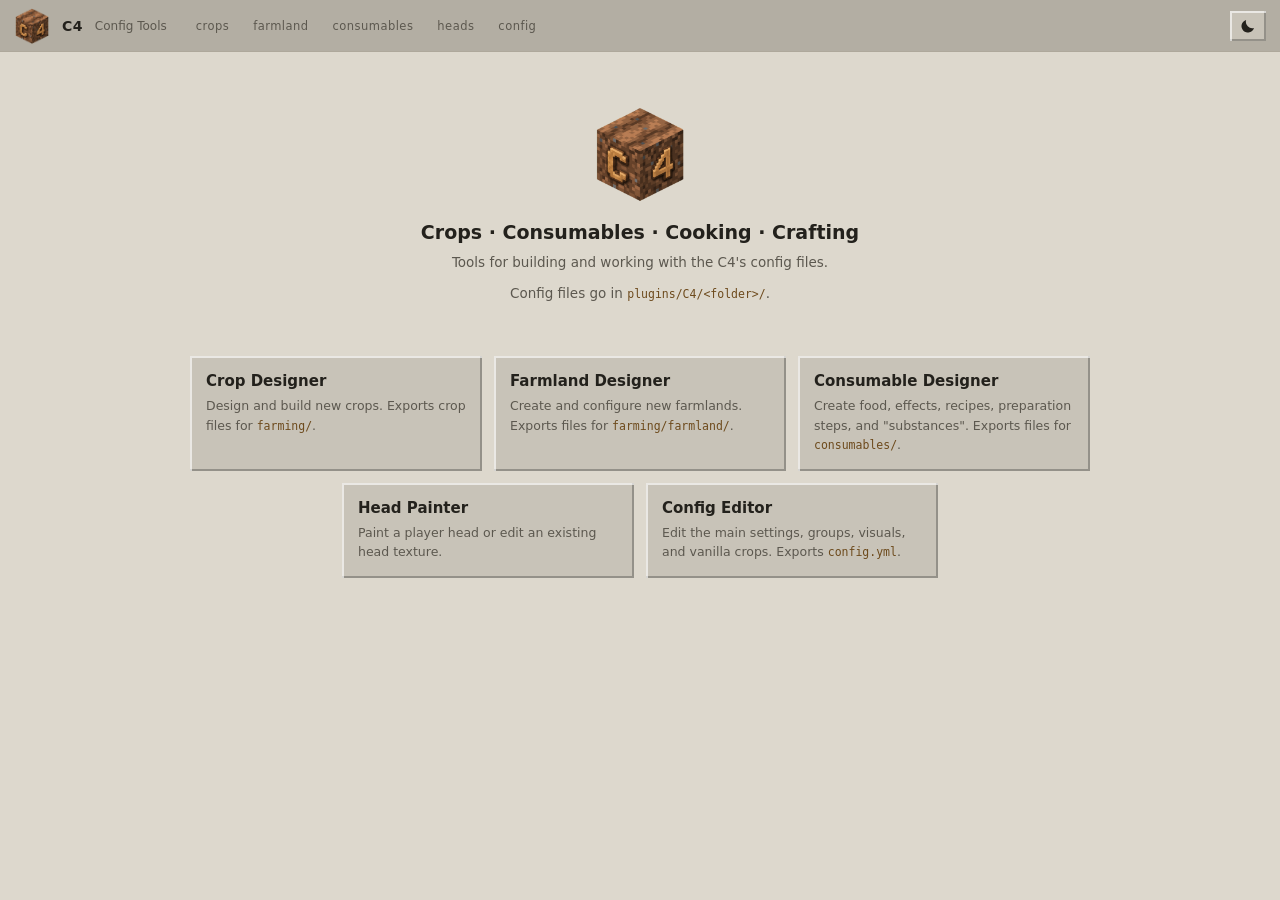
==== commit 04574e07: "Publish tools from bigbarbecuetime/C4@f825a25c0255ae32d26bbbef087bacdefce22c85" ====
--- a/index.html
+++ b/index.html
@@ -1,55 +1,63 @@
-<!DOCTYPE html>
-<html lang="en" data-theme="dark">
-<head>
-<meta charset="UTF-8">
-<meta name="viewport" content="width=device-width, initial-scale=1.0">
-<title>C4 Config Tools</title>
-<link rel="icon" type="image/png" href="shared/c4-mark.png?v=4">
-<link rel="stylesheet" href="shared/common.css?v=30">
-</head>
-<body class="scrolls">
-<header>
-  <span class="mark" data-logo></span>
-  <h1>C4</h1>
-  <span class="sub">Config Tools</span>
-  <div class="header-actions">
-    <button class="tbtn" data-theme-toggle title="Light / dark"></button>
-  </div>
-</header>
-
-<div class="landing">
-  <div class="hero">
-    <span class="mark" data-logo></span>
-    <p class="tagline">Crops · Consumables · Cooking · Crafting</p>
-    <p class="sub">Tools for building the plugin's YAML config files.
-      Each tool generates files you drop into <code>plugins/C4/&lt;folder&gt;/</code>.</p>
-  </div>
-
-  <div class="tools-grid">
-    <a class="tool-card" href="crop-designer/index.html">
-      <h3>Crop Designer</h3>
-      <p>Build crop stages with items, blocks, and player heads. Export crop files for <code>farming/</code>.</p>
-    </a>
-    <a class="tool-card" href="farmland-designer/index.html">
-      <h3>Farmland Designer</h3>
-      <p>Create farmland and choose how it gets water. Export files for <code>farming/farmland/</code>.</p>
-    </a>
-    <a class="tool-card" href="consumable-designer/index.html">
-      <h3>Consumable Designer</h3>
-      <p>Create food, effects, recipes, preparation steps, and addictions. Export files for <code>consumables/</code>.</p>
-    </a>
-    <a class="tool-card" href="head-painter/index.html">
-      <h3>Head Painter</h3>
-      <p>Paint a player head or edit an existing texture. Copy the finished texture value.</p>
-    </a>
-    <a class="tool-card" href="config-editor/index.html">
-      <h3>Config Editor</h3>
-      <p>Edit the main settings, groups, visuals, and vanilla crops. Export <code>config.yml</code>.</p>
-    </a>
-  </div>
-</div>
-
-<script src="shared/ui.js?v=16"></script>
-<script>UI.initShell();</script>
-</body>
-</html>
+<!DOCTYPE html>
+<html lang="en" data-theme="dark">
+<head>
+<meta charset="UTF-8">
+<meta name="viewport" content="width=device-width, initial-scale=1.0">
+<title>C4 Config Tools</title>
+<link rel="icon" type="image/png" href="shared/c4-mark.png?v=4">
+<script src="shared/theme-boot.js?v=1"></script>
+<link rel="stylesheet" href="shared/common.css?v=40">
+</head>
+<body class="scrolls">
+<header class="appbar">
+  <span class="mark" data-logo></span>
+  <h1>C4</h1>
+  <span class="sub">Config Tools</span>
+  <nav class="suite">
+    <a href="crop-designer/index.html">crops</a>
+    <a href="farmland-designer/index.html">farmland</a>
+    <a href="consumable-designer/index.html">consumables</a>
+    <a href="head-painter/index.html">heads</a>
+    <a href="config-editor/index.html">config</a>
+  </nav>
+  <div class="header-actions">
+    <button class="tbtn" data-theme-toggle title="Light / dark"></button>
+  </div>
+</header>
+
+<div class="landing">
+  <div class="hero">
+    <span class="mark" data-logo></span>
+    <p class="tagline">Crops · Consumables · Cooking · Crafting</p>
+    <p class="sub">Tools for building and working with the C4's config files.</p>
+    <p class="sub">Config files go in <code>plugins/C4/&lt;folder&gt;/</code>.</p>
+  </div>
+
+  <div class="tools-grid">
+    <a class="tool-card" href="crop-designer/index.html">
+      <h3>Crop Designer</h3>
+      <p>Design and build new crops. Exports crop files for <code>farming/</code>.</p>
+    </a>
+    <a class="tool-card" href="farmland-designer/index.html">
+      <h3>Farmland Designer</h3>
+      <p>Create and configure new farmlands. Exports files for <code>farming/farmland/</code>.</p>
+    </a>
+    <a class="tool-card" href="consumable-designer/index.html">
+      <h3>Consumable Designer</h3>
+      <p>Create food, effects, recipes, preparation steps, and "substances". Exports files for <code>consumables/</code>.</p>
+    </a>
+    <a class="tool-card" href="head-painter/index.html">
+      <h3>Head Painter</h3>
+      <p>Paint a player head or edit an existing head texture.</p>
+    </a>
+    <a class="tool-card" href="config-editor/index.html">
+      <h3>Config Editor</h3>
+      <p>Edit the main settings, groups, visuals, and vanilla crops. Exports <code>config.yml</code>.</p>
+    </a>
+  </div>
+</div>
+
+<script src="shared/ui.js?v=20"></script>
+<script>UI.initShell();</script>
+</body>
+</html>
--- a/shared/common.css
+++ b/shared/common.css
@@ -1,816 +1,911 @@
-/* C4 config designers - shared theme.
- *
- * One style, two palettes. Every surface is raised or sunk by a hard 2px
- * bevel, the way an inventory slot is; dark graphite and light stone are the
- * same UI with different variables, so nothing needs a second rule to work in
- * both. Set the palette with data-theme="dark|light" on <html> (ui.js does it
- * and remembers the choice).
- *
- * Sections:
- *   1  palette          6  render window
- *   2  base + shell     7  cards, lists, events editor
- *   3  header          8  pickers and docks
- *   4  outline          9  landing page
- *   5  controls        10  mobile
- *
- * An icon is only ever a control here. Categories and headings are words.
- */
-
-* { box-sizing: border-box; scrollbar-width: thin; scrollbar-color: var(--raise) var(--sunk); }
-::-webkit-scrollbar { width: 11px; height: 11px; }
-::-webkit-scrollbar-track { background: var(--sunk); }
-::-webkit-scrollbar-thumb {
-  background: var(--raise);
-  box-shadow: inset 2px 2px 0 var(--edge-l), inset -2px -2px 0 var(--edge-d);
-}
-::-webkit-scrollbar-thumb:hover { background: var(--raise-hi); }
-::-webkit-scrollbar-corner { background: var(--sunk); }
-
-/* ── 1  palette ─────────────────────────────────────────────────────────── */
-:root {
-  --mono: Consolas, "Cascadia Mono", monospace;
-  --ui: "Segoe UI", system-ui, sans-serif;
-  --grip-w: 18px;
-  --bar-h: 52px;
-  --outline-w: 272px;
-  --panel-w: 372px;
-  font-size: 14px;
-}
-:root, :root[data-theme="dark"] {
-  --page: #14161a; --chrome: #0d0f12; --panel: #1a1d22; --panel2: #21252b;
-  --raise: #262b32; --raise-hi: #2f353d; --field: #101318; --sunk: #0e1013;
-  --edge-l: rgba(255, 255, 255, .08); --edge-d: rgba(0, 0, 0, .6);
-  --line: #2b3037; --text: #e9e6df; --muted: #969aa3; --muted2: #6f747c;
-  --accent: #f0a92b; --accent-soft: rgba(240, 169, 43, .14); --accent-line: #6b4a11;
-  --fill: linear-gradient(180deg, #f5b53c, #d18f18); --on-accent: #1a1206;
-  --accent2: #cbb68b; --danger: #d3625a; --warn: #e0b862; --ok: #8ec44a;
-  --water: #3d80d7; --lava: #e76522; --light-source: #ffd98a;
-  --tier-ruined: #555b64; --tier-poor: #d3625a; --tier-decent: #e0b862; --tier-good: #8ec44a; --tier-perfect: #62c7df;
-  --art-a: #2a2e34; --art-b: #35393f;
-  --plate: radial-gradient(ellipse 58% 55% at 50% 42%, #23272e 0%, #0b0c0f 78%);
-  --plate-grid: rgba(255, 255, 255, .012);
-  --code-bg: #0b0d11; --code-text: #b9c2cd; --seg-line: rgba(255, 255, 255, .42);
-  --frost: rgba(255, 255, 255, .10); --frost-edge: rgba(0, 0, 0, .5); --frost-text: var(--text);
-  --link-color: var(--accent);
-}
-:root[data-theme="light"] {
-  --page: #ddd8cd; --chrome: #b3aea3; --panel: #cfcabf; --panel2: #d8d4ca;
-  --raise: #c8c3b8; --raise-hi: #d5d1c7; --field: #ece8de; --sunk: #a8a398;
-  --edge-l: rgba(255, 255, 255, .62); --edge-d: rgba(0, 0, 0, .26);
-  --line: #aea89b; --text: #23211c; --muted: #5c584f; --muted2: #7a7568;
-  --accent: #8f5310; --accent-soft: rgba(143, 83, 16, .12); --accent-line: #c99a4d;
-  --fill: linear-gradient(180deg, #e2ac3c, #c1861a); --on-accent: #241704;
-  --accent2: #6d4a1c; --danger: #9c332c; --warn: #7d5510; --ok: #4d7a1f;
-  --water: #2764ad; --lava: #b94413; --light-source: #f0b84f;
-  --tier-ruined: #777268; --tier-poor: #9c332c; --tier-decent: #8a6310; --tier-good: #4d7a1f; --tier-perfect: #176f82;
-  --art-a: #8e8a80; --art-b: #a29d92;
-  --plate: radial-gradient(ellipse 58% 60% at 50% 44%, #8b867c 0%, #5c5852 80%);
-  --plate-grid: rgba(0, 0, 0, .03);
-  --code-bg: #e4e0d5; --code-text: #3b382f; --seg-line: rgba(0, 0, 0, .42);
-  --frost: rgba(255, 255, 255, .42); --frost-edge: rgba(0, 0, 0, .3); --frost-text: var(--text);
-  --link-color: var(--accent);
-}
-
-/* ── 2  base + shell ────────────────────────────────────────────────────── */
-html, body { height: 100%; margin: 0; }
-body {
-  background: var(--page);
-  color: var(--text);
-  font: 13px var(--ui);
-  overflow: hidden;
-}
-body.scrolls { overflow: auto; }          /* landing page and the simpler tools */
-a { color: var(--link-color); }
-svg.i { width: 18px; height: 18px; fill: currentColor; flex-shrink: 0; }
-svg.i.sm { width: 15px; height: 15px; }
-.grow { flex: 1; }
-.muted { color: var(--muted); font-size: .85em; }
-
-.app {
-  display: grid;
-  grid-template-columns: var(--outline-w) minmax(0, 1fr) var(--panel-w);
-  grid-template-rows: var(--bar-h) minmax(0, 1fr);
-  height: 100vh;
-}
-
-/* ── 3  header ──────────────────────────────────────────────────────────
-   Every page is reached from here: the mark goes home, the suite names the
-   other tools in words, and the theme sits far right on every page. */
-.appbar, header {
-  grid-column: 1 / -1;
-  display: flex; align-items: center; gap: 12px;
-  height: var(--bar-h); padding: 0 14px;
-  background: var(--chrome); border-bottom: 1px solid var(--line);
-}
-.appbar .mark, header .mark { display: block; width: 36px; height: 36px; flex-shrink: 0; }
-.appbar .mark img, header .mark img { width: 100%; height: 100%; display: block; object-fit: contain; }
-.appbar .mark:hover, header .mark:hover { filter: brightness(1.12); }
-.appbar h1, header h1 { margin: 0; font: 700 14px var(--ui); letter-spacing: .03em; white-space: nowrap; }
-
-/* ── 4  outline ─────────────────────────────────────────────────────────── */
-.outline {
-  background: var(--panel); border-right: 1px solid var(--line);
-  display: flex; flex-direction: column; min-height: 0;
-}
-.ohead, .phead {
-  height: 46px; flex-shrink: 0; display: flex; align-items: center; gap: 7px; padding: 0 11px;
-  background: var(--panel2); border-bottom: 1px solid var(--line);
-}
-.ohead h1 { margin: 0; font: 700 12px var(--ui); letter-spacing: .1em; text-transform: uppercase; }
-.phead b { font-size: 13.5px; }
-.phead .kind { font: 10px var(--mono); color: var(--muted); text-transform: uppercase; letter-spacing: .1em; }
-.tree { flex: 1; overflow-y: auto; padding: 7px; }
-.ofoot {
-  flex-shrink: 0; padding: 8px; border-top: 1px solid var(--line); background: var(--panel2);
-  display: grid; grid-template-columns: 1fr 1fr; gap: 6px;
-}
-/* outline rows are words, not icons, and carry no summary count */
-.row-nav {
-  display: flex; align-items: center; gap: 8px; width: 100%; padding: 10px 11px; margin-bottom: 3px;
-  border: 0; cursor: pointer; text-align: left; font: 600 12.5px var(--ui); color: var(--text);
-  background: var(--raise);
-  box-shadow: inset 2px 2px 0 var(--edge-l), inset -2px -2px 0 var(--edge-d);
-}
-.row-nav:hover { background: var(--raise-hi); }
-.row-nav .note { margin-left: auto; font: 400 11px var(--mono); color: var(--muted2); }
-.tree hr { border: 0; border-top: 1px solid var(--line); margin: 9px 2px; }
-
-/* ── selected: frosted face, hard outline ───────────────────────────────
-   The game highlights a button by lightening its face and drawing a border
-   round it, not by flooding it with a colour. Selection uses that; the
-   accent stays for values (bars, meters) and for the one primary action. */
-.row-nav.on,
-.stage-bar button.active,
-.tab-bar button.active,
-.mnav button.on,
-nav.suite a.here,
-#gizmo-bar .gizmo-tools button.active,
-#gizmo-bar .gizmo-chip.active {
-  background-color: var(--frost);
-  background-image: linear-gradient(180deg, rgba(255, 255, 255, .10), rgba(255, 255, 255, 0));
-  color: var(--frost-text);
-  box-shadow:
-    inset 0 0 0 1px var(--frost-edge),
-    inset 2px 2px 0 var(--edge-l),
-    inset -2px -2px 0 var(--edge-d);
-  font-weight: 600;
-}
-.row-nav.on .note { color: var(--frost-text); opacity: .75; }
-
-/* ── 5  controls ────────────────────────────────────────────────────────── */
-.panel { background: var(--panel); min-height: 0; }
-.panel-col {
-  background: var(--panel); border-left: 1px solid var(--line);
-  display: flex; flex-direction: column; min-height: 0;
-}
-.pbody { flex: 1; overflow-y: auto; padding: 13px 12px 20px; }
-.pfoot {
-  flex-shrink: 0; padding: 9px 12px; border-top: 1px solid var(--line); background: var(--panel2);
-  display: grid; grid-template-columns: 1fr 1fr; gap: 7px;
-}
-.pane[hidden] { display: none; }
-
-/* A tool with nothing to render (the config editor) drops the preview column:
-   the values being changed are the main work, and the file it generates goes
-   to the dock at the bottom, where every other tool puts its output. */
-.app.two { grid-template-columns: var(--outline-w) minmax(0, 1fr); }
-.panel-col.wide { border-left: 0; }
-.panel-col.wide .pbody { padding: 16px 18px 24px; }
-.panel-col.wide .pane { width: min(840px, 100%); margin-inline: auto; }
-.app.two #output { grid-column: 2; grid-row: 2; }
-body[data-main="files"] .app.two .panel-col.wide { display: none; }
-
-h2 {
-  font: 700 10.5px var(--ui); letter-spacing: .18em; text-transform: uppercase;
-  color: var(--muted2); margin: 16px 0 9px; padding-bottom: 5px; border-bottom: 1px solid var(--line);
-}
-.pane > h2:first-child, .panel h2:first-child { margin-top: 2px; }
-h3.sub { font: 600 11px var(--ui); letter-spacing: .08em; text-transform: uppercase; color: var(--muted); margin: 12px 0 5px; }
-
-.form-grid { display: flex; flex-direction: column; gap: 9px; }
-label { display: flex; flex-direction: column; gap: 5px; font-size: 11.5px; color: var(--muted); line-height: 1.4; }
-label.check { flex-direction: row; align-items: center; gap: 8px; color: var(--text); font-size: 12.5px; }
-label.check.inline { display: inline-flex; margin-left: 8px; font-size: 11px; color: var(--muted); }
-/* the qualifier that used to ride inside a label, moved under its control */
-.foot-note { margin: -3px 0 0; padding-left: 44px; font-size: 11px; line-height: 1.45; color: var(--muted2); }
-label + .foot-note.plain, .foot-note.plain { padding-left: 0; }
-
-.hint { color: var(--muted); font-size: 11.5px; line-height: 1.55; margin: 2px 0 4px; }
-.hint.warn, .warn { color: var(--warn); }
-.warning-box {
-  margin-top: 8px; padding: 8px 10px; color: var(--warn); font-size: 11.5px;
-  background: color-mix(in srgb, var(--warn) 8%, var(--field));
-  border-left: 3px solid var(--warn);
-  box-shadow: inset 1px 1px 0 var(--edge-l), inset -1px -1px 0 var(--edge-d);
-}
-code { font-family: var(--mono); color: var(--accent2); font-size: 11.5px; }
-.name-preview { font-size: 13px; }
-.name-preview:empty { display: none; }
-
-input[type="text"], input[type="number"], select, textarea {
-  width: 100%; padding: 7px 9px; border: 0;
-  background: var(--field); color: var(--text); font: 12px var(--mono);
-  box-shadow: inset 2px 2px 0 var(--edge-d), inset -2px -2px 0 var(--edge-l);
-}
-input:focus, select:focus, textarea:focus { outline: 2px solid var(--accent); outline-offset: -2px; }
-input::placeholder { color: var(--muted2); font-style: italic; }
-input:disabled { color: var(--muted2); }
-input[type="checkbox"] { accent-color: var(--accent); width: 15px; height: 15px; flex-shrink: 0; }
-label.check input[type="checkbox"] {
-  appearance: none; position: relative; width: 38px; height: 20px; margin: 0; cursor: pointer;
-  background: var(--sunk);
-  box-shadow: inset 2px 2px 0 var(--edge-d), inset -2px -2px 0 var(--edge-l);
-}
-label.check input[type="checkbox"]::after {
-  content: ""; position: absolute; width: 16px; height: 16px; left: 2px; top: 2px;
-  background: var(--muted);
-  box-shadow: inset 2px 2px 0 var(--edge-l), inset -2px -2px 0 var(--edge-d);
-  transition: left 120ms ease-out;
-}
-label.check input[type="checkbox"]:checked { background: var(--ok); }
-label.check input[type="checkbox"]:checked::after { left: 20px; background: var(--field); }
-label.check input[type="checkbox"]:focus-visible { outline: 2px solid var(--accent); outline-offset: 2px; }
-.conditional { display: flex; flex-direction: column; gap: 9px; }
-.conditional[hidden] { display: none; }
-
-button {
-  font: 600 12px var(--ui); padding: 8px 12px; border: 0; cursor: pointer;
-  background: var(--raise); color: var(--text);
-  display: inline-flex; align-items: center; justify-content: center; gap: 7px;
-  box-shadow: inset 2px 2px 0 var(--edge-l), inset -2px -2px 0 var(--edge-d);
-}
-button:hover { background: var(--raise-hi); }
-button:active { box-shadow: inset 2px 2px 0 var(--edge-d), inset -2px -2px 0 var(--edge-l); }
-button:focus-visible, a:focus-visible { outline: 2px solid var(--accent); outline-offset: 2px; }
-button:disabled { cursor: default; opacity: .5; }
-button:disabled:hover { background: var(--raise); }
-button.go { background: var(--fill); color: var(--on-accent); }
-button.go:hover { filter: brightness(1.06); }
-button.ghost { background: transparent; box-shadow: none; color: var(--muted); }
-button.ghost:hover { background: var(--raise); color: var(--text); }
-/* An add button is a real button, not a hairline: same bevel and weight as
-   the rest, with the dashed cue set inside it. */
-button.add {
-  width: 100%; margin-top: 8px; padding: 12px; color: var(--muted);
-  background: var(--raise);
-  box-shadow: inset 2px 2px 0 var(--edge-l), inset -2px -2px 0 var(--edge-d);
-  outline: 2px dashed var(--line); outline-offset: -7px;
-}
-button.add:hover { background: var(--raise-hi); color: var(--text); outline-color: var(--accent-line); }
-button.add:active { box-shadow: inset 2px 2px 0 var(--edge-d), inset -2px -2px 0 var(--edge-l); }
-button.danger {
-  background: transparent; box-shadow: none; color: var(--muted); padding: 4px 7px;
-}
-button.danger:hover { color: var(--danger); background: var(--raise); }
-button.icobtn { background: transparent; box-shadow: none; color: var(--muted); padding: 4px 6px; }
-button.icobtn:hover { color: var(--text); background: var(--raise); }
-button.copy.copied { color: var(--accent); }
-.tbtn { padding: 6px 9px; font: 11px var(--mono); }
-
-.row { display: flex; gap: 8px; }
-.row > label { flex: 1; }
-.row > .row-delete { align-self: flex-end; }
-.row.compact-bottom { margin-bottom: 6px; }
-.switch-grid { display: grid; grid-template-columns: repeat(auto-fit, minmax(105px, 1fr)); gap: 7px; }
-.switch-grid label.check { min-width: 0; }
-.inline-note { opacity: .7; }
-.flex-input { flex: 1; min-width: 0; }
-.recipe-symbol { width: 1.5em; font-family: var(--mono); text-align: center; }
-.vec { display: flex; gap: 5px; }
-.vec input { width: 0; flex: 1; text-align: center; }
-.with-chip { display: flex; gap: 7px; align-items: flex-end; }
-.with-chip > label { flex: 1; }
-.tex-chip {
-  width: 30px; height: 30px; flex-shrink: 0; image-rendering: pixelated; align-self: flex-end;
-  background: repeating-conic-gradient(var(--art-a) 0 25%, var(--art-b) 0 50%) 0 0 / 8px 8px;
-  box-shadow: inset 2px 2px 0 var(--edge-d), inset -2px -2px 0 var(--edge-l);
-}
-
-/* capped meter (ui.js upgrades number inputs with data-range) */
-.meter { display: flex; align-items: center; gap: 8px; }
-.meter-track {
-  position: relative; flex: 1; height: 26px; cursor: ew-resize; background: var(--sunk);
-  box-shadow: inset 2px 2px 0 var(--edge-d), inset -2px -2px 0 var(--edge-l);
-}
-.meter-fill { position: absolute; inset: 0 auto 0 0; background: var(--fill); }
-.meter.water .meter-fill { background: var(--water); }
-.meter.lava .meter-fill { background: var(--lava); }
-.meter-cells { position: absolute; inset: 3px; display: flex; gap: 2px; }
-.meter-cells span { flex: 1; background: var(--edge-d); opacity: .5; }
-.meter-cells span.on { background: var(--fill); opacity: 1; }
-.meter.light .meter-cells span { opacity: 1; }
-.meter.light .meter-cells span:nth-child(1) { background: color-mix(in srgb, var(--light-source) 100%, var(--sunk)); }
-.meter.light .meter-cells span:nth-child(2) { background: color-mix(in srgb, var(--light-source) 94%, var(--sunk)); }
-.meter.light .meter-cells span:nth-child(3) { background: color-mix(in srgb, var(--light-source) 88%, var(--sunk)); }
-.meter.light .meter-cells span:nth-child(4) { background: color-mix(in srgb, var(--light-source) 82%, var(--sunk)); }
-.meter.light .meter-cells span:nth-child(5) { background: color-mix(in srgb, var(--light-source) 76%, var(--sunk)); }
-.meter.light .meter-cells span:nth-child(6) { background: color-mix(in srgb, var(--light-source) 70%, var(--sunk)); }
-.meter.light .meter-cells span:nth-child(7) { background: color-mix(in srgb, var(--light-source) 64%, var(--sunk)); }
-.meter.light .meter-cells span:nth-child(8) { background: color-mix(in srgb, var(--light-source) 58%, var(--sunk)); }
-.meter.light .meter-cells span:nth-child(9) { background: color-mix(in srgb, var(--light-source) 52%, var(--sunk)); }
-.meter.light .meter-cells span:nth-child(10) { background: color-mix(in srgb, var(--light-source) 46%, var(--sunk)); }
-.meter.light .meter-cells span:nth-child(11) { background: color-mix(in srgb, var(--light-source) 40%, var(--sunk)); }
-.meter.light .meter-cells span:nth-child(12) { background: color-mix(in srgb, var(--light-source) 34%, var(--sunk)); }
-.meter.light .meter-cells span:nth-child(13) { background: color-mix(in srgb, var(--light-source) 28%, var(--sunk)); }
-.meter.light .meter-cells span:nth-child(14) { background: color-mix(in srgb, var(--light-source) 22%, var(--sunk)); }
-.meter.light .meter-cells span:nth-child(15) { background: color-mix(in srgb, var(--light-source) 16%, var(--sunk)); }
-.meter.light .meter-cells span:nth-child(16) { background: color-mix(in srgb, var(--light-source) 8%, var(--sunk)); }
-.meter.light .meter-cells span.selected { box-shadow: inset 0 0 0 2px var(--text); }
-.meter input.meter-num { width: 62px; flex: 0 0 62px; text-align: center; }
-.meter-max { font: 10px var(--mono); color: var(--muted2); white-space: nowrap; }
-.meter-with-source { display: flex; align-items: center; gap: 7px; }
-.meter-with-source > .meter { flex: 1; }
-.meter-source-chip {
-  width: 30px; height: 30px; flex: 0 0 30px; image-rendering: pixelated;
-  background: var(--field);
-  box-shadow: inset 2px 2px 0 var(--edge-d), inset -2px -2px 0 var(--edge-l);
-}
-
-/* name with & codes: rendered by default, raw on click */
-.fmt { position: relative; }
-.fmt-view {
-  display: block; min-height: 32px; padding: 7px 9px; cursor: text;
-  background: var(--field); font: 13px var(--ui); color: var(--text);
-  text-shadow: 1px 1px 0 rgba(0, 0, 0, .45);
-  box-shadow: inset 2px 2px 0 var(--edge-d), inset -2px -2px 0 var(--edge-l);
-}
-.fmt-view:hover, .fmt-view:focus {
-  outline: none;
-  box-shadow: inset 2px 2px 0 var(--edge-d), inset -2px -2px 0 var(--edge-l), inset 0 0 0 1px var(--accent);
-}
-.fmt-view:empty::before { content: "click to name it"; color: var(--muted2); font-style: italic; text-shadow: none; }
-.fmt > input { display: none; }
-.fmt.editing > input { display: block; }
-.fmt.editing > .fmt-view { display: none; }
-
-/* drag to reorder */
-.grip {
-  width: var(--grip-w); display: grid; place-items: center; color: var(--muted2);
-  cursor: grab; flex-shrink: 0; touch-action: none;
-}
-.grip:hover { color: var(--text); }
-.grip svg { width: 15px; height: 15px; fill: currentColor; }
-[data-sort].dragging { opacity: .45; }
-.drop-line { position: fixed; z-index: 900; height: 3px; background: var(--accent); pointer-events: none; }
-body.ui-dragging, body.ui-dragging * { cursor: grabbing !important; user-select: none; }
-
-/* ── 6  render window ───────────────────────────────────────────────────── */
-.stage-col { display: flex; flex-direction: column; min-width: 0; background: var(--page); }
-#center-panel {
-  flex: 1; position: relative; min-height: 0; display: flex; flex-direction: column;
-  align-items: center; justify-content: center; padding: 10px;
-  background: var(--plate),
-    repeating-linear-gradient(0deg, var(--plate-grid) 0 1px, transparent 1px 28px),
-    repeating-linear-gradient(90deg, var(--plate-grid) 0 1px, transparent 1px 28px);
-}
-#preview { width: 100%; max-width: 900px; height: auto; cursor: grab; touch-action: none; }
-#preview:active { cursor: grabbing; }
-#farmland-preview-empty, #crop-preview-empty {
-  position: absolute; inset: 0; display: grid; place-content: center;
-}
-#farmland-preview-empty[hidden], #crop-preview-empty[hidden] { display: none; }
-body:is(.farmland-empty, .crop-empty) #view-controls { display: none; }
-body.farmland-empty .panel-col .pane { display: none; }
-body.crop-empty .panel-col .pane, body.crop-empty #gizmo-bar { display: none; }
-.hydration-label { white-space: nowrap; }
-body[data-hydration="water"] #water-slider { accent-color: var(--water); }
-body[data-hydration="lava"] #water-slider { accent-color: var(--lava); }
-#preview-summary {
-  position: absolute; right: 12px; bottom: 12px; z-index: 3; max-width: min(70%, 540px);
-  padding: 8px 10px; text-align: right; overflow-wrap: anywhere;
-  background: var(--panel); color: var(--text); font: 12px var(--mono);
-  box-shadow: inset 2px 2px 0 var(--edge-l), inset -2px -2px 0 var(--edge-d);
-}
-#preview-summary .name { color: var(--text); font-family: var(--ui); font-size: 13px; }
-#preview-summary .detail { display: block; margin-top: 3px; color: var(--muted); }
-#preview-toasts {
-  position: absolute; right: 12px; top: 12px; z-index: 3; width: min(290px, calc(100% - 24px));
-  display: flex; flex-direction: column; align-items: flex-end; gap: 6px; pointer-events: none;
-}
-.preview-toast {
-  width: fit-content; max-width: 100%; padding: 7px 9px; color: var(--text);
-  background: color-mix(in srgb, var(--panel) 92%, transparent); font: 11px var(--mono);
-  box-shadow: inset 2px 2px 0 var(--edge-l), inset -2px -2px 0 var(--edge-d);
-  animation: toast-in 140ms ease-out both;
-}
-.preview-toast strong { display: block; font: 600 12px var(--ui); }
-.preview-toast .toast-detail { display: block; margin-top: 3px; color: var(--muted); }
-.preview-toast.drop-toast { min-width: 170px; }
-.preview-toast.drop-toast strong { color: var(--accent2); }
-.preview-status-bar {
-  position: absolute; left: 12px; right: 12px; top: 12px; z-index: 3;
-  padding: 8px 10px; pointer-events: none;
-  color: var(--text); background: color-mix(in srgb, var(--panel) 94%, transparent);
-  box-shadow: inset 2px 2px 0 var(--edge-l), inset -2px -2px 0 var(--edge-d);
-}
-.preview-status-bar[hidden] { display: none; }
-.preview-status-meter { min-width: 0; }
-.skill-bar-label { display: flex; justify-content: space-between; gap: 12px; margin-bottom: 4px; font: 10.5px var(--mono); color: var(--muted); }
-.skill-bar-label b { color: var(--text); font-weight: 600; }
-.skill-track {
-  position: relative; height: 12px; overflow: hidden; background: var(--field);
-  box-shadow: inset 2px 2px 0 var(--edge-d), inset -2px -2px 0 var(--edge-l);
-}
-.skill-track span { position: absolute; top: 3px; bottom: 3px; left: 3px; transition: width 420ms ease-out, left 420ms ease-out; }
-.skill-before { background: var(--muted2); }
-.skill-gain { background: var(--ok); box-shadow: inset 0 1px 0 color-mix(in srgb, white 25%, transparent); }
-.skill-delta { display: block; margin-top: 4px; text-align: right; font: 10px var(--mono); color: var(--ok); }
-@keyframes toast-in { from { opacity: 0; transform: translateX(8px); } to { opacity: 1; transform: translateX(0); } }
-
-#view-controls {
-  flex-shrink: 0; background: var(--panel); border-top: 1px solid var(--line);
-  padding: 10px 13px 12px; display: flex; flex-direction: column; gap: 9px;
-}
-.stage-bar { display: flex; gap: 3px; flex-wrap: wrap; }
-.stage-bar button { padding: 6px 13px; font: 11.5px var(--mono); color: var(--muted); }
-.stage-bar button:hover { color: var(--text); }
-
-/* the growth bar is the control: the range input lies transparent over it */
-.grow-bar { display: flex; align-items: center; gap: 9px; }
-.grow-bar #btn-grow { width: 36px; height: 30px; padding: 0; }
-.growth {
-  position: relative; flex: 1; height: 20px; background: var(--sunk);
-  box-shadow: inset 2px 2px 0 var(--edge-d), inset -2px -2px 0 var(--edge-l);
-}
-.growth-fill { display: none; }
-.growth-seps { position: absolute; inset: 3px; pointer-events: none; }
-.growth-stage {
-  --segment-fill: 0%; position: absolute; top: 0; bottom: 0; overflow: hidden;
-  border-left: 2px solid var(--panel); border-right: 1px solid var(--panel);
-  background: var(--field);
-  box-shadow: inset 1px 1px 0 var(--edge-d), inset -1px -1px 0 var(--edge-l);
-}
-.growth-stage:first-child { border-left: 0; }
-.growth-stage:last-child { border-right: 0; }
-.growth-stage > i {
-  position: absolute; inset: 1px auto 1px 1px; width: var(--segment-fill);
-  max-width: calc(100% - 2px); background: var(--fill);
-  box-shadow: inset 0 1px 0 color-mix(in srgb, white 24%, transparent),
-              inset 0 -1px 0 color-mix(in srgb, black 20%, transparent);
-}
-.growth-head {
-  position: absolute; top: 2px; bottom: 2px; width: 2px; margin-left: -1px;
-  background: var(--text); box-shadow: 1px 0 0 var(--edge-d); pointer-events: none;
-}
-.growth input[type="range"] {
-  position: absolute; inset: 0; width: 100%; height: 100%; margin: 0;
-  opacity: 0; cursor: ew-resize;
-}
-#progress-label { font: 12px var(--mono); min-width: 150px; text-align: right; font-variant-numeric: tabular-nums; }
-#view-controls .foot { display: flex; justify-content: flex-end; align-items: center; gap: 14px; flex-wrap: wrap; }
-
-/* ── 7  cards, lists, events editor ─────────────────────────────────────── */
-.card {
-  background: var(--panel2); padding: 9px; margin-bottom: 7px;
-  box-shadow: inset 2px 2px 0 var(--edge-l), inset -2px -2px 0 var(--edge-d);
-}
-.card .card-head { display: flex; align-items: center; gap: 8px; margin-bottom: 8px; font-size: 12px; color: var(--text); }
-.card .card-head strong { font-weight: 600; }
-.collapsible-card > .card-head { margin-bottom: 0; }
-.collapsible-card > .card-head > input { flex: 1; min-width: 0; }
-.collapsible-card > .card-body { margin-top: 8px; }
-.collapsible-card > .card-body[hidden] { display: none; }
-.collapse-button { width: 28px; min-width: 28px; padding: 5px; font-family: var(--mono); }
-.collapse-button[aria-expanded="false"] { color: var(--muted); }
-.station-identity-card .card-head { align-items: center; }
-.station-preview-frame {
-  height: 134px; margin: -1px -1px 9px; overflow: hidden;
-  background: var(--sunk);
-  box-shadow: inset 2px 2px 0 var(--edge-d), inset -2px -2px 0 var(--edge-l);
-}
-.station-preview {
-  display: block; width: auto; height: 100%; margin: 0 auto; image-rendering: pixelated;
-}
-.station-heading { min-width: 0; }
-.station-heading strong { display: block; }
-.station-heading code { display: block; margin-top: 2px; color: var(--muted2); font-size: 10px; }
-.tool-list-card .card-head code { margin-left: auto; color: var(--muted2); font-size: 10px; }
-.tool-list-card > label { display: flex; flex-direction: column; gap: 4px; }
-.stage-card.active { box-shadow: inset 0 0 0 2px var(--accent); }
-.stage-card .elements { margin-top: 8px; display: flex; flex-direction: column; gap: 7px; }
-.element-card {
-  background: var(--panel); padding: 8px;
-  box-shadow: inset 2px 2px 0 var(--edge-l), inset -2px -2px 0 var(--edge-d);
-}
-.element-card .swatch {
-  width: 16px; height: 16px; display: inline-block; image-rendering: pixelated;
-  box-shadow: inset 1px 1px 0 var(--edge-d), inset -1px -1px 0 var(--edge-l);
-}
-.hitbox-row { display: flex; align-items: center; gap: 8px; margin: 6px 0; flex-wrap: wrap; }
-.hitbox-row label { flex-direction: row; align-items: center; gap: 4px; }
-.subsection {
-  padding: 9px; margin: 9px 0; background: var(--panel2);
-  box-shadow: inset 2px 2px 0 var(--edge-l), inset -2px -2px 0 var(--edge-d);
-}
-.subsection > .sub-head { display: flex; align-items: center; gap: 8px; font-size: 12px; margin-bottom: 7px; }
-.subsection > .sub-head[hidden] { display: none; }
-.pane-section { min-width: 0; }
-.pane-section > .sub-head { display: flex; align-items: center; gap: 8px; font-size: 12px; margin-bottom: 7px; }
-.pane-section > .sub-head[hidden] { display: none; }
-.tab-bar { display: flex; gap: 3px; flex-wrap: wrap; margin-bottom: 9px; }
-/* in an outline the tabs become the list of things being edited */
-.tab-bar.vertical { flex-direction: column; gap: 3px; margin-bottom: 4px; }
-.tab-bar.vertical button { justify-content: flex-start; padding: 9px 11px; font-size: 12.5px; }
-.tab-bar.vertical button.danger { align-self: flex-end; width: auto; padding: 5px 9px; }
-.entity-nav-row { display: grid; grid-template-columns: minmax(0, 1fr) 30px; gap: 3px; }
-.entity-nav-row > button:first-child { min-width: 0; overflow: hidden; text-overflow: ellipsis; white-space: nowrap; }
-.tab-bar.vertical .entity-nav-row > button.danger {
-  align-self: stretch; justify-self: stretch; justify-content: center; align-items: center;
-  width: 30px; padding: 0; font-size: 14px; line-height: 1;
-  background: var(--raise);
-  box-shadow: inset 2px 2px 0 var(--edge-l), inset -2px -2px 0 var(--edge-d);
-}
-
-.empty-state {
-  color: var(--muted); font: 12px/1.55 var(--ui); text-align: center;
-  max-width: 390px; margin: auto; padding: 18px;
-}
-.empty-state strong { display: block; margin-bottom: 4px; color: var(--text); font-size: 13px; }
-.empty-state code { white-space: nowrap; }
-
-.config-visual-preview {
-  position: relative; margin: 0 0 14px; min-height: 230px; overflow: hidden;
-  background: var(--plate);
-  box-shadow: inset 2px 2px 0 var(--edge-d), inset -2px -2px 0 var(--edge-l);
-}
-.config-visual-preview canvas { display: block; width: 100%; height: auto; min-height: 230px; }
-.config-preview-caption {
-  position: absolute; right: 9px; bottom: 9px; max-width: calc(100% - 18px); padding: 7px 9px;
-  text-align: right; background: color-mix(in srgb, var(--chrome) 88%, transparent);
-  box-shadow: inset 1px 1px 0 var(--edge-l), inset -1px -1px 0 var(--edge-d);
-}
-.config-preview-caption strong { display: block; font-size: 12px; }
-.config-preview-caption span { display: block; margin-top: 2px; color: var(--muted); font: 10.5px var(--mono); }
-
-.quality-score-scale { display: flex; justify-content: space-between; margin-bottom: 4px; color: var(--muted2); font: 10px var(--mono); }
-.quality-band {
-  display: flex; height: 42px; overflow: hidden; background: var(--sunk);
-  box-shadow: inset 2px 2px 0 var(--edge-d), inset -2px -2px 0 var(--edge-l);
-}
-.quality-band.invalid { align-items: center; justify-content: center; color: var(--warn); font-size: 11.5px; }
-.quality-band-segment {
-  flex-grow: 0; flex-shrink: 0; min-width: 0; display: flex; align-items: center; justify-content: center; overflow: hidden;
-  color: #fff; font: 700 10px var(--ui); letter-spacing: .03em; text-shadow: 0 1px rgba(0, 0, 0, .55);
-  border-right: 1px solid color-mix(in srgb, #000 35%, transparent);
-}
-.quality-band-segment:last-child { border-right: 0; }
-.quality-band-segment.tier-ruined { background: var(--tier-ruined); }
-.quality-band-segment.tier-poor { background: var(--tier-poor); }
-.quality-band-segment.tier-decent { background: var(--tier-decent); }
-.quality-band-segment.tier-good { background: var(--tier-good); }
-.quality-band-segment.tier-perfect { background: var(--tier-perfect); }
-.quality-band-segment .short { display: none; }
-.quality-band-ranges { display: flex; flex-wrap: wrap; gap: 5px 12px; margin-top: 7px; color: var(--muted); font: 10.5px var(--mono); }
-.quality-band-ranges span::before { content: ""; display: inline-block; width: 7px; height: 7px; margin-right: 5px; background: var(--tier-marker); }
-.quality-band-ranges .tier-ruined { --tier-marker: var(--tier-ruined); }
-.quality-band-ranges .tier-poor { --tier-marker: var(--tier-poor); }
-.quality-band-ranges .tier-decent { --tier-marker: var(--tier-decent); }
-.quality-band-ranges .tier-good { --tier-marker: var(--tier-good); }
-.quality-band-ranges .tier-perfect { --tier-marker: var(--tier-perfect); }
-.quality-tier-list { display: flex; flex-direction: column; gap: 6px; }
-.quality-tier-row {
-  --tier-marker: var(--line); display: grid;
-  grid-template-columns: minmax(150px, 1fr) minmax(125px, .65fr) minmax(145px, .65fr);
-  align-items: end; gap: 10px; padding: 9px 10px 9px 13px; position: relative;
-  background: var(--panel2); box-shadow: inset 1px 1px 0 var(--edge-l), inset -1px -1px 0 var(--edge-d);
-}
-.quality-tier-row::before { content: ""; position: absolute; inset: 0 auto 0 0; width: 4px; background: var(--tier-marker); }
-.quality-tier-row.tier-poor { --tier-marker: var(--tier-poor); }
-.quality-tier-row.tier-decent { --tier-marker: var(--tier-decent); }
-.quality-tier-row.tier-good { --tier-marker: var(--tier-good); }
-.quality-tier-row.tier-perfect { --tier-marker: var(--tier-perfect); }
-.quality-tier-row .tier-name { display: block; color: var(--text); font-size: 12px; }
-.quality-tier-row .tier-range { display: block; margin-top: 3px; color: var(--muted2); font: 10px/1.4 var(--mono); }
-.input-with-unit { display: grid; grid-template-columns: minmax(0, 1fr) auto; align-items: stretch; }
-.input-with-unit input { min-width: 0; }
-.input-unit {
-  display: flex; align-items: center; padding: 0 8px; color: var(--muted); font: 11px var(--mono);
-  background: var(--sunk); box-shadow: inset 1px 1px 0 var(--edge-d), inset -1px -1px 0 var(--edge-l);
-}
-.duration-readout { min-height: 1.4em; color: var(--accent2); font: 10.5px/1.4 var(--mono); }
-.config-duration-row { align-items: flex-start; margin-bottom: 6px; }
-.config-duration-row > input:first-child { margin-top: 18px; }
-.config-duration-row .duration-cell { flex: 1; min-width: 145px; }
-
-/* a bare range (water content, brush size, ...) */
-input[type="range"] { accent-color: var(--accent); height: 22px; flex: 1; }
-.shape-grid { display: grid; grid-template-columns: repeat(3, 46px); gap: 3px; margin: 5px 0; }
-.shape-grid input { text-align: center; font-size: 14px; padding: 8px 0; text-transform: uppercase; }
-
-.events-editor .ev-trigger { margin: 7px 0; }
-.events-editor .ev-list { display: flex; flex-direction: column; gap: 7px; }
-.events-editor .ev-card .card-head { margin-bottom: 4px; }
-.stage-events-row { margin: 7px 0; }
-.stage-events { margin-top: 7px; padding-left: 6px; border-left: 2px solid var(--line); }
-.preview-button-list { display: flex; flex-wrap: wrap; align-items: center; gap: 5px; margin-top: 10px; }
-.preview-button-list > strong { width: 100%; font-size: 11px; color: var(--muted); text-transform: uppercase; letter-spacing: .08em; }
-.player-preview-action { width: 100%; margin-bottom: 10px; }
-#effect-preview-status { margin-top: 7px; }
-.harvest-result-row .harvest-consumable { flex: 3; }
-.harvest-result-row > label { flex: 1; min-width: 52px; }
-.harvest-seed-range { align-items: flex-end; margin-top: 8px; }
-.harvest-seed-range[hidden] { display: none; }
-.harvest-seed-range > label { flex: 1; min-width: 52px; }
-.harvest-seed-visual {
-  flex: 3; display: flex; align-items: center; gap: 8px; min-height: 30px;
-  color: var(--muted); font-size: 11.5px;
-}
-.harvest-seed-visual .tex-chip { align-self: center; }
-.result-category-head { margin: 12px 0 7px; font-size: 12px; }
-
-/* ── 8  pickers and docks ───────────────────────────────────────────────── */
-.multi-select {
-  position: relative; padding: 6px; display: flex; flex-direction: column; gap: 5px;
-  background: var(--panel2);
-  box-shadow: inset 2px 2px 0 var(--edge-l), inset -2px -2px 0 var(--edge-d);
-}
-.ms-label { margin-bottom: 2px; }
-.ms-chips { display: flex; flex-wrap: wrap; gap: 5px; min-height: 22px; align-items: center; }
-.ms-chip {
-  display: inline-flex; align-items: center; gap: 4px; padding: 3px 4px 3px 9px;
-  background: var(--field); font: 11px var(--mono); color: var(--text);
-  box-shadow: inset 2px 2px 0 var(--edge-d), inset -2px -2px 0 var(--edge-l);
-}
-.ms-chip button.danger { padding: 0 3px; font-size: 11px; }
-.ms-empty { color: var(--muted2); font-size: 11px; font-style: italic; }
-.ms-add { width: auto; align-self: flex-start; margin: 0; }
-.ms-drop, .kp-drop {
-  position: absolute; z-index: 50; background: var(--panel2);
-  box-shadow: inset 2px 2px 0 var(--edge-l), inset -2px -2px 0 var(--edge-d), 0 10px 26px rgba(0, 0, 0, .45);
-}
-.ms-drop { top: 100%; left: 0; right: 0; margin-top: 2px; }
-.ms-drop input[type="text"] { box-shadow: none; border-bottom: 1px solid var(--line); }
-.ms-list, .kp-drop { max-height: 260px; overflow-y: auto; }
-.kp-drop { font: 12px var(--mono); }
-.ms-row, .kp-row {
-  display: flex; align-items: center; gap: 7px; padding: 4px 8px; font-size: 12px;
-  color: var(--text); cursor: pointer; white-space: nowrap;
-}
-.ms-row:hover, .kp-row:hover, .kp-row.active { background: var(--accent-soft); color: var(--accent); }
-.ms-row input[type="checkbox"] { margin: 0; }
-.ms-custom { color: var(--accent); font-style: italic; }
-.kp-row canvas { width: 16px; height: 16px; image-rendering: pixelated; flex-shrink: 0; }
-
-/* The main column shows either the render window or the files this tool
-   generates; the outline's two buttons swap between them. Both live in the
-   same grid cell, so neither pushes the page taller than the viewport. */
-#output {
-  grid-column: 2; grid-row: 2; min-height: 0; overflow-y: auto;
-  background: var(--chrome); padding: 12px 14px 18px;
-}
-body[data-main="files"] .stage-col { display: none; }
-body:not([data-main="files"]) #output { display: none; }
-#output h2 { margin: 0 0 8px; }
-.out-head { display: flex; align-items: center; gap: 8px; }
-.dock-file {
-  background: var(--panel); margin-bottom: 7px;
-  box-shadow: inset 2px 2px 0 var(--edge-l), inset -2px -2px 0 var(--edge-d);
-}
-.dock-file summary { display: flex; align-items: center; gap: 8px; padding: 8px 11px; cursor: pointer; list-style: none; }
-.dock-file summary::before { content: "\25B8"; color: var(--muted); font-size: 11px; }
-.dock-file[open] summary::before { content: "\25BE"; }
-.dock-file summary::-webkit-details-marker { display: none; }
-.dock-file .dock-name { font: 12.5px var(--mono); color: var(--accent2); }
-.dock-file pre { margin: 0 11px 11px; }
-pre {
-  padding: 10px; font: 11.5px/1.55 var(--mono); color: var(--code-text); background: var(--code-bg);
-  overflow-x: auto; white-space: pre;
-  box-shadow: inset 2px 2px 0 var(--edge-d), inset -2px -2px 0 var(--edge-l);
-}
-.badge-new {
-  background: var(--accent); color: var(--on-accent); font: 700 10px var(--ui);
-  text-transform: uppercase; letter-spacing: .06em; padding: 2px 6px;
-}
-
-/* ── 9  landing page ────────────────────────────────────────────────────── */
-.landing { max-width: 940px; margin: 0 auto; padding: 0 20px 60px; }
-.hero { text-align: center; padding: 54px 20px 34px; }
-.hero .mark { display: inline-block; width: 96px; height: 96px; }
-.hero .mark img { width: 100%; height: 100%; display: block; object-fit: contain; }
-.hero .tagline { margin: 16px 0 0; font: 600 19px var(--ui); }
-.hero .sub { margin: 9px auto 0; max-width: 560px; color: var(--muted); font-size: 13.5px; line-height: 1.6; }
-.landing .tools-grid {
-  display: grid; grid-template-columns: repeat(6, minmax(0, 1fr)); gap: 12px; margin-top: 18px;
-}
-.landing a.tool-card {
-  grid-column: span 2; display: block; padding: 16px; text-decoration: none; color: var(--text); background: var(--raise);
-  box-shadow: inset 2px 2px 0 var(--edge-l), inset -2px -2px 0 var(--edge-d);
-}
-.landing a.tool-card:nth-last-child(2) { grid-column: 2 / span 2; }
-.landing a.tool-card:last-child { grid-column: 4 / span 2; }
-.landing a.tool-card:hover,
-.landing a.tool-card:focus-visible {
-  outline: none; background-color: var(--frost);
-  background-image: linear-gradient(180deg, rgba(255, 255, 255, .10), rgba(255, 255, 255, 0));
-  color: var(--frost-text);
-  box-shadow: inset 0 0 0 1px var(--frost-edge),
-              inset 2px 2px 0 var(--edge-l), inset -2px -2px 0 var(--edge-d);
-}
-.landing a.tool-card h3 { margin: 0 0 6px; font-size: 15px; color: var(--text); }
-.landing a.tool-card p { margin: 0; color: var(--muted); font-size: 12.5px; line-height: 1.55; }
-
-/* pages that keep the older two-column shape until they are re-shelled */
-main { display: grid; grid-template-columns: var(--outline-w) 1fr var(--panel-w); min-height: 0; }
-main.two-col { grid-template-columns: 420px 1fr; }
-main > .panel { padding: 12px 13px 24px; overflow-y: auto; }
-#left-panel { border-right: 1px solid var(--line); }
-#right-panel { border-left: 1px solid var(--line); }
-.preview-side {
-  display: flex; flex-direction: column; align-items: center; gap: 8px; padding: 12px;
-  background: var(--plate);
-}
-.preview-side canvas { max-width: 100%; cursor: grab; }
-
-/* page header used by the not-yet-reshelled tools */
-header {
-  display: flex; align-items: center; gap: 12px; padding: 0 14px; height: 52px;
-  background: var(--chrome); border-bottom: 1px solid var(--line);
-}
-header .mark { width: 34px; height: 34px; display: block; }
-header .mark img { width: 100%; height: 100%; display: block; object-fit: contain; }
-header h1 { font: 700 14px var(--ui); margin: 0; letter-spacing: .04em; }
-header .sub { color: var(--muted); font-size: 12px; }
-.header-actions { margin-left: auto; display: flex; gap: 6px; }
-nav.suite { display: flex; gap: 2px; margin-left: 6px; }
-nav.suite a {
-  color: var(--muted); text-decoration: none; font: 11.5px var(--ui); padding: 7px 11px;
-  letter-spacing: .04em;
-}
-nav.suite a:hover { color: var(--text); background: var(--raise); }
-
-/* ── 10  gizmo bar (crop designer) ──────────────────────────────────────── */
-#gizmo-bar {
-  position: absolute; left: 12px; top: 12px; z-index: 4; display: none; flex-direction: column;
-  gap: 7px; width: auto; max-width: calc(100% - 24px); padding: 8px; margin: 0;
-  background: var(--panel);
-  box-shadow: inset 2px 2px 0 var(--edge-l), inset -2px -2px 0 var(--edge-d);
-}
-body[data-preview-mode="stages"] #gizmo-bar { display: flex; }
-body:is([data-preview-mode="seed"], [data-preview-mode="harvest"], [data-preview-mode="mcmmo"]) #view-controls .stage-bar,
-body:is([data-preview-mode="seed"], [data-preview-mode="harvest"], [data-preview-mode="mcmmo"]) #view-controls .grow-bar { display: none; }
-body[data-preview-mode="effects"] #btn-grow { display: none; }
-body:is([data-preview-mode="biomes"], [data-preview-mode="effects"]) #preview-toasts { display: none; }
-#gizmo-bar .gizmo-row { display: flex; align-items: center; gap: 10px; flex-wrap: wrap; min-height: 30px; }
-#gizmo-bar .gizmo-tools { display: flex; gap: 2px; }
-#gizmo-bar .gizmo-tools button { text-transform: capitalize; padding: 6px 11px; font-size: 11.5px; }
-#gizmo-bar label.gizmo-snap {
-  flex-direction: row; align-items: center; gap: 6px; font-size: 12px; color: var(--text);
-  cursor: pointer; user-select: none;
-}
-#gizmo-bar label.gizmo-snap input { margin: 0; }
-#gizmo-bar .gizmo-switches { display: flex; align-items: center; gap: 10px; flex-wrap: wrap; }
-#gizmo-bar .gizmo-switches label.check { font-size: 11.5px; }
-#gizmo-bar .gizmo-els-row { align-items: flex-start; }
-#gizmo-bar .gizmo-label {
-  font: 10px var(--ui); letter-spacing: .12em; text-transform: uppercase; color: var(--muted2);
-  padding-top: 7px; white-space: nowrap;
-}
-#gizmo-bar .gizmo-els { display: flex; flex-wrap: wrap; gap: 4px; flex: 1 1 auto; }
-#gizmo-bar .gizmo-chip { padding: 4px 10px; font-size: 11px; max-width: 15rem; overflow: hidden;
-  text-overflow: ellipsis; white-space: nowrap; }
-#gizmo-bar .gizmo-empty { font-size: 12px; color: var(--muted2); font-style: italic; padding-top: 5px; }
-#gizmo-bar.orbit-mode .gizmo-els-row { opacity: .45; }
-
-/* ── 11  mobile: one screen at a time ───────────────────────────────────── */
-.mnav, .backslab { display: none; }
-@media (max-width: 900px) {
-  html, body { overflow: auto; height: auto; }
-  .app { display: block; height: auto; padding-bottom: 60px; }
-  .appbar, header { flex-wrap: wrap; height: auto; padding: 8px 12px; row-gap: 6px; }
-  .appbar h1, header h1 { font-size: 13px; }
-  nav.suite { order: 3; width: 100%; overflow-x: auto; margin: 0; }
-  .header-actions { margin-left: auto; }
-  .outline, .stage-col, .panel-col { display: none; border: 0; }
-  body[data-screen="outline"] .outline,
-  body[data-screen="view"] .stage-col,
-  body[data-screen="detail"] .panel-col { display: flex; }
-  .outline, .panel-col, .stage-col { min-height: calc(100vh - 112px); }
-  .tree, .pbody { overflow: visible; }
-  #center-panel { min-height: 320px; }
-  body[data-screen="view"][data-main="files"] #output { display: block; }
-  main, main.two-col { grid-template-columns: 1fr; }
-  .backslab {
-    display: flex; align-items: center; gap: 10px; width: 100%; padding: 14px 15px; border: 0;
-    cursor: pointer; background: var(--raise); color: var(--text); font: 600 14px var(--ui);
-    box-shadow: inset 2px 2px 0 var(--edge-l), inset -2px -2px 0 var(--edge-d);
-  }
-  .mnav {
-    position: fixed; left: 0; right: 0; bottom: 0; z-index: 50; display: grid;
-    grid-template-columns: repeat(3, 1fr); gap: 2px; padding: 2px; background: var(--chrome);
-  }
-  .mnav button {
-    padding: 13px 0; font: 700 11px var(--ui); letter-spacing: .12em; text-transform: uppercase;
-    color: var(--muted);
-  }
-  .quality-tier-row { grid-template-columns: minmax(135px, 1fr) repeat(2, minmax(115px, .8fr)); }
-  .quality-band-segment .long { display: none; }
-  .quality-band-segment .short { display: inline; }
-}
-
-@media (max-width: 650px) {
-  .landing .tools-grid { grid-template-columns: 1fr; }
-  .landing a.tool-card,
-  .landing a.tool-card:nth-last-child(2),
-  .landing a.tool-card:last-child { grid-column: 1; }
-  .quality-tier-row { grid-template-columns: 1fr; align-items: stretch; }
-}
+/* C4 config designers - shared theme.
+ *
+ * One style, two palettes. Every surface is raised or sunk by a hard 2px
+ * bevel, the way an inventory slot is; dark graphite and light stone are the
+ * same UI with different variables, so nothing needs a second rule to work in
+ * both. Set the palette with data-theme="dark|light" on <html> (ui.js does it
+ * and remembers the choice).
+ *
+ * Sections:
+ *   1  palette          6  render window
+ *   2  base + shell     7  cards, lists, events editor
+ *   3  header          8  pickers and docks
+ *   4  outline          9  landing page
+ *   5  controls        10  mobile
+ *
+ * An icon is only ever a control here. Categories and headings are words.
+ */
+
+* { box-sizing: border-box; scrollbar-width: thin; scrollbar-color: var(--raise) var(--sunk); }
+::-webkit-scrollbar { width: 11px; height: 11px; }
+::-webkit-scrollbar-track { background: var(--sunk); }
+::-webkit-scrollbar-thumb {
+  background: var(--raise);
+  box-shadow: inset 2px 2px 0 var(--edge-l), inset -2px -2px 0 var(--edge-d);
+}
+::-webkit-scrollbar-thumb:hover { background: var(--raise-hi); }
+::-webkit-scrollbar-corner { background: var(--sunk); }
+
+/* ── 1  palette ─────────────────────────────────────────────────────────── */
+:root {
+  --mono: Consolas, "Cascadia Mono", monospace;
+  --ui: "Segoe UI", system-ui, sans-serif;
+  --grip-w: 18px;
+  --bar-h: 52px;
+  --outline-w: 272px;
+  --panel-w: 372px;
+  font-size: 14px;
+}
+:root, :root[data-theme="dark"] {
+  --page: #14161a; --chrome: #0d0f12; --panel: #1a1d22; --panel2: #21252b;
+  --raise: #262b32; --raise-hi: #2f353d; --field: #101318; --sunk: #0e1013;
+  --edge-l: rgba(255, 255, 255, .08); --edge-d: rgba(0, 0, 0, .6);
+  --line: #2b3037; --text: #e9e6df; --muted: #969aa3; --muted2: #6f747c;
+  --accent: #f0a92b; --accent-soft: rgba(240, 169, 43, .14); --accent-line: #6b4a11;
+  --fill: linear-gradient(180deg, #f5b53c, #d18f18); --on-accent: #1a1206;
+  --accent2: #cbb68b; --danger: #d3625a; --warn: #e0b862; --ok: #8ec44a;
+  --water: #3d80d7; --lava: #e76522; --light-source: #ffd98a;
+  --tier-ruined: #555b64; --tier-poor: #d3625a; --tier-decent: #e0b862; --tier-good: #8ec44a; --tier-perfect: #62c7df;
+  --art-a: #2a2e34; --art-b: #35393f;
+  --plate: radial-gradient(ellipse 58% 55% at 50% 42%, #23272e 0%, #0b0c0f 78%);
+  --plate-grid: rgba(255, 255, 255, .012);
+  --code-bg: #0b0d11; --code-text: #b9c2cd; --seg-line: rgba(255, 255, 255, .42);
+  --frost: rgba(255, 255, 255, .10); --frost-edge: rgba(0, 0, 0, .5); --frost-text: var(--text);
+  --link-color: var(--accent);
+}
+:root[data-theme="light"] {
+  --page: #ddd8cd; --chrome: #b3aea3; --panel: #cfcabf; --panel2: #d8d4ca;
+  --raise: #c8c3b8; --raise-hi: #d5d1c7; --field: #ece8de; --sunk: #a8a398;
+  --edge-l: rgba(255, 255, 255, .62); --edge-d: rgba(0, 0, 0, .26);
+  --line: #aea89b; --text: #23211c; --muted: #5c584f; --muted2: #7a7568;
+  --accent: #8f5310; --accent-soft: rgba(143, 83, 16, .12); --accent-line: #c99a4d;
+  --fill: linear-gradient(180deg, #e2ac3c, #c1861a); --on-accent: #241704;
+  --accent2: #6d4a1c; --danger: #9c332c; --warn: #7d5510; --ok: #4d7a1f;
+  --water: #2764ad; --lava: #b94413; --light-source: #f0b84f;
+  --tier-ruined: #777268; --tier-poor: #9c332c; --tier-decent: #8a6310; --tier-good: #4d7a1f; --tier-perfect: #176f82;
+  --art-a: #8e8a80; --art-b: #a29d92;
+  --plate: radial-gradient(ellipse 58% 60% at 50% 44%, #8b867c 0%, #5c5852 80%);
+  --plate-grid: rgba(0, 0, 0, .03);
+  --code-bg: #e4e0d5; --code-text: #3b382f; --seg-line: rgba(0, 0, 0, .42);
+  --frost: rgba(255, 255, 255, .42); --frost-edge: rgba(0, 0, 0, .3); --frost-text: var(--text);
+  --link-color: var(--accent);
+}
+
+/* ── 2  base + shell ────────────────────────────────────────────────────── */
+html, body { height: 100%; margin: 0; }
+body {
+  background: var(--page);
+  color: var(--text);
+  font: 13px var(--ui);
+  overflow: hidden;
+}
+body.scrolls { overflow: auto; }          /* landing page and the simpler tools */
+a { color: var(--link-color); }
+svg.i { width: 18px; height: 18px; fill: currentColor; flex-shrink: 0; }
+svg.i.sm { width: 15px; height: 15px; }
+.grow { flex: 1; }
+.muted { color: var(--muted); font-size: .85em; }
+
+.app {
+  display: grid;
+  grid-template-columns: var(--outline-w) minmax(0, 1fr) var(--panel-w);
+  grid-template-rows: var(--bar-h) minmax(0, 1fr);
+  height: 100vh;
+}
+
+/* ── 3  header ──────────────────────────────────────────────────────────
+   Every page is reached from here: the mark goes home, the suite names the
+   other tools in words, and the theme sits far right on every page. */
+.appbar, header {
+  grid-column: 1 / -1;
+  display: flex; align-items: center; gap: 12px;
+  height: var(--bar-h); padding: 0 14px;
+  background: var(--chrome); border-bottom: 1px solid var(--line);
+}
+.appbar .mark, header .mark { display: block; width: 36px; height: 36px; flex-shrink: 0; }
+.appbar .mark img, header .mark img { width: 100%; height: 100%; display: block; object-fit: contain; }
+.appbar .mark:hover, header .mark:hover { filter: brightness(1.12); }
+.appbar h1, header h1 { margin: 0; font: 700 14px var(--ui); letter-spacing: .03em; white-space: nowrap; }
+.appbar .sub, header .sub { color: var(--muted); font-size: 12px; white-space: nowrap; }
+
+/* ── 4  outline ─────────────────────────────────────────────────────────── */
+.outline {
+  background: var(--panel); border-right: 1px solid var(--line);
+  display: flex; flex-direction: column; min-height: 0;
+}
+.ohead, .phead {
+  height: 46px; flex-shrink: 0; display: flex; align-items: center; gap: 7px; padding: 0 11px;
+  background: var(--panel2); border-bottom: 1px solid var(--line);
+}
+.ohead h1 { margin: 0; font: 700 12px var(--ui); letter-spacing: .1em; text-transform: uppercase; }
+.phead b { font-size: 13.5px; }
+.phead .kind { font: 10px var(--mono); color: var(--muted); text-transform: uppercase; letter-spacing: .1em; }
+/* A collapsible pane's enable switch, relocated from its section body into the
+   panel header. The label still carries the section title for the nav to read,
+   but the header already shows that, so only the switch itself is drawn. */
+#pane-toggle[hidden] { display: none; }
+#pane-toggle label.check { gap: 0; }
+#pane-toggle label.check strong { display: none; }
+.tree { flex: 1; overflow-y: auto; padding: 7px; }
+.ofoot {
+  flex-shrink: 0; padding: 8px; border-top: 1px solid var(--line); background: var(--panel2);
+  display: grid; grid-template-columns: 1fr 1fr; gap: 6px;
+}
+/* outline rows are words, not icons, and carry no summary count */
+.row-nav {
+  display: flex; align-items: center; gap: 8px; width: 100%; padding: 10px 11px; margin-bottom: 3px;
+  border: 0; cursor: pointer; text-align: left; font: 600 12.5px var(--ui); color: var(--text);
+  background: var(--raise);
+  box-shadow: inset 2px 2px 0 var(--edge-l), inset -2px -2px 0 var(--edge-d);
+}
+.row-nav:hover { background: var(--raise-hi); }
+.row-nav .note { margin-left: auto; font: 400 11px var(--mono); color: var(--muted2); }
+.tree hr { border: 0; border-top: 1px solid var(--line); margin: 9px 2px; }
+
+/* ── selected: frosted face, hard outline ───────────────────────────────
+   The game highlights a button by lightening its face and drawing a border
+   round it, not by flooding it with a colour. Selection uses that; the
+   accent stays for values (bars, meters) and for the one primary action. */
+.row-nav.on,
+.seg button.on,
+.picker-row.on,
+.stage-bar button.active,
+.tab-bar button.active,
+.mnav button.on,
+nav.suite a.here,
+#gizmo-bar .gizmo-tools button.active,
+#gizmo-bar .gizmo-chip.active {
+  background-color: var(--frost);
+  background-image: linear-gradient(180deg, rgba(255, 255, 255, .10), rgba(255, 255, 255, 0));
+  color: var(--frost-text);
+  box-shadow:
+    inset 0 0 0 1px var(--frost-edge),
+    inset 2px 2px 0 var(--edge-l),
+    inset -2px -2px 0 var(--edge-d);
+  font-weight: 600;
+}
+.row-nav.on .note { color: var(--frost-text); opacity: .75; }
+
+/* ── 5  controls ────────────────────────────────────────────────────────── */
+.panel { background: var(--panel); min-height: 0; }
+.panel-col {
+  background: var(--panel); border-left: 1px solid var(--line);
+  display: flex; flex-direction: column; min-height: 0;
+}
+.pbody { flex: 1; overflow-y: auto; padding: 13px 12px 20px; }
+.pfoot {
+  flex-shrink: 0; padding: 9px 12px; border-top: 1px solid var(--line); background: var(--panel2);
+  display: grid; grid-template-columns: 1fr 1fr; gap: 7px;
+}
+.pane[hidden] { display: none; }
+
+/* A tool with nothing to render (the config editor) drops the preview column:
+   the values being changed are the main work, and the file it generates goes
+   to the dock at the bottom, where every other tool puts its output. */
+.app.two { grid-template-columns: var(--outline-w) minmax(0, 1fr); }
+.panel-col.wide { border-left: 0; }
+.panel-col.wide .pbody { padding: 16px 18px 24px; }
+.panel-col.wide .pane { width: min(840px, 100%); margin-inline: auto; }
+.app.two #output { grid-column: 2; grid-row: 2; }
+body[data-main="files"] .app.two .panel-col.wide { display: none; }
+
+h2 {
+  font: 700 10.5px var(--ui); letter-spacing: .18em; text-transform: uppercase;
+  color: var(--muted2); margin: 16px 0 9px; padding-bottom: 5px; border-bottom: 1px solid var(--line);
+}
+.pane > h2:first-child, .panel h2:first-child { margin-top: 2px; }
+h3.sub { font: 600 11px var(--ui); letter-spacing: .08em; text-transform: uppercase; color: var(--muted); margin: 12px 0 5px; }
+
+.form-grid { display: flex; flex-direction: column; gap: 9px; }
+/* A collapsed toggleSection body carries [hidden]; without this the rule above
+   (a class selector with display:flex) outranks the UA's [hidden] rule and the
+   section never actually collapses. */
+.form-grid[hidden] { display: none; }
+label { display: flex; flex-direction: column; gap: 5px; font-size: 11.5px; color: var(--muted); line-height: 1.4; }
+label.check { flex-direction: row; align-items: center; gap: 8px; color: var(--text); font-size: 12.5px; }
+label.check.inline { display: inline-flex; margin-left: 8px; font-size: 11px; color: var(--muted); }
+/* the qualifier that used to ride inside a label, moved under its control */
+.foot-note { margin: -3px 0 0; padding-left: 44px; font-size: 11px; line-height: 1.45; color: var(--muted2); }
+label + .foot-note.plain, .foot-note.plain { padding-left: 0; }
+
+.hint { color: var(--muted); font-size: 11.5px; line-height: 1.55; margin: 2px 0 4px; }
+.hint.warn, .warn { color: var(--warn); }
+
+/* Compact reference table for the hint areas of a form (vanilla food values,
+   and anything else that reads better as columns than as a run-on sentence). */
+.ref-table {
+  width: 100%;
+  border-collapse: collapse;
+  margin: 2px 0 6px;
+  /* Longhands, not the `font` shorthand: a var() family in the shorthand does
+     not reliably survive substitution, and the numbers want a mono face. */
+  font-family: var(--mono);
+  font-size: 11px;
+  font-weight: 400;
+  color: var(--muted);
+}
+.ref-table caption {
+  caption-side: top;
+  text-align: left;
+  padding-bottom: 3px;
+  font-family: var(--ui);
+  font-size: 11.5px;
+  color: var(--muted);
+}
+.ref-table th, .ref-table td {
+  padding: 1px 8px 1px 0;
+  text-align: right;
+  white-space: nowrap;
+  border-bottom: 1px solid var(--line);
+}
+.ref-table th:first-child, .ref-table td:first-child { text-align: left; width: 100%; }
+.ref-table thead th { color: var(--muted2); font-weight: 400; }
+.ref-table tbody tr:last-child th, .ref-table tbody tr:last-child td { border-bottom: 0; }
+.ref-table tbody th { font-weight: 400; color: var(--text); }
+.warning-box {
+  margin-top: 8px; padding: 8px 10px; color: var(--warn); font-size: 11.5px;
+  background: color-mix(in srgb, var(--warn) 8%, var(--field));
+  border-left: 3px solid var(--warn);
+  box-shadow: inset 1px 1px 0 var(--edge-l), inset -1px -1px 0 var(--edge-d);
+}
+code { font-family: var(--mono); color: var(--accent2); font-size: 11.5px; }
+.name-preview { font-size: 13px; }
+.name-preview:empty { display: none; }
+
+input[type="text"], input[type="number"], select, textarea {
+  width: 100%; padding: 7px 9px; border: 0;
+  background: var(--field); color: var(--text); font: 12px var(--mono);
+  box-shadow: inset 2px 2px 0 var(--edge-d), inset -2px -2px 0 var(--edge-l);
+}
+input:focus, select:focus, textarea:focus { outline: 2px solid var(--accent); outline-offset: -2px; }
+input::placeholder { color: var(--muted2); font-style: italic; }
+input:disabled { color: var(--muted2); }
+input[type="checkbox"] { accent-color: var(--accent); width: 15px; height: 15px; flex-shrink: 0; }
+label.check input[type="checkbox"] {
+  appearance: none; position: relative; width: 38px; height: 20px; margin: 0; cursor: pointer;
+  background: var(--sunk);
+  box-shadow: inset 2px 2px 0 var(--edge-d), inset -2px -2px 0 var(--edge-l);
+}
+label.check input[type="checkbox"]::after {
+  content: ""; position: absolute; width: 16px; height: 16px; left: 2px; top: 2px;
+  background: var(--muted);
+  box-shadow: inset 2px 2px 0 var(--edge-l), inset -2px -2px 0 var(--edge-d);
+  transition: left 120ms ease-out;
+}
+label.check input[type="checkbox"]:checked { background: var(--ok); }
+label.check input[type="checkbox"]:checked::after { left: 20px; background: var(--field); }
+label.check input[type="checkbox"]:focus-visible { outline: 2px solid var(--accent); outline-offset: 2px; }
+.conditional { display: flex; flex-direction: column; gap: 9px; }
+.conditional[hidden] { display: none; }
+
+button {
+  font: 600 12px var(--ui); padding: 8px 12px; border: 0; cursor: pointer;
+  background: var(--raise); color: var(--text);
+  display: inline-flex; align-items: center; justify-content: center; gap: 7px;
+  box-shadow: inset 2px 2px 0 var(--edge-l), inset -2px -2px 0 var(--edge-d);
+}
+button:hover { background: var(--raise-hi); }
+button:active { box-shadow: inset 2px 2px 0 var(--edge-d), inset -2px -2px 0 var(--edge-l); }
+button:focus-visible, a:focus-visible { outline: 2px solid var(--accent); outline-offset: 2px; }
+button:disabled { cursor: default; opacity: .5; }
+button:disabled:hover { background: var(--raise); }
+button.go { background: var(--fill); color: var(--on-accent); }
+button.go:hover { filter: brightness(1.06); }
+button.ghost { background: transparent; box-shadow: none; color: var(--muted); }
+button.ghost:hover { background: var(--raise); color: var(--text); }
+/* An add button is a real button, not a hairline: same bevel and weight as
+   the rest, with the dashed cue set inside it. */
+button.add {
+  width: 100%; margin-top: 8px; padding: 12px; color: var(--muted);
+  background: var(--raise);
+  box-shadow: inset 2px 2px 0 var(--edge-l), inset -2px -2px 0 var(--edge-d);
+  outline: 2px dashed var(--line); outline-offset: -7px;
+}
+button.add:hover { background: var(--raise-hi); color: var(--text); outline-color: var(--accent-line); }
+button.add:active { box-shadow: inset 2px 2px 0 var(--edge-d), inset -2px -2px 0 var(--edge-l); }
+button.danger {
+  background: transparent; box-shadow: none; color: var(--muted); padding: 4px 7px;
+}
+button.danger:hover { color: var(--danger); background: var(--raise); }
+button.icobtn { background: transparent; box-shadow: none; color: var(--muted); padding: 4px 6px; }
+button.icobtn:hover { color: var(--text); background: var(--raise); }
+button.copy.copied { color: var(--accent); }
+.tbtn { padding: 6px 9px; font: 11px var(--mono); }
+
+.row { display: flex; gap: 8px; }
+.row > label { flex: 1; }
+.row > .row-delete { align-self: flex-end; }
+.row.compact-bottom { margin-bottom: 6px; }
+.switch-grid { display: grid; grid-template-columns: repeat(auto-fit, minmax(105px, 1fr)); gap: 7px; }
+.switch-grid label.check { min-width: 0; }
+.inline-note { opacity: .7; }
+.flex-input { flex: 1; min-width: 0; }
+.recipe-symbol { width: 1.5em; font-family: var(--mono); text-align: center; }
+.vec { display: flex; gap: 5px; }
+.vec input { width: 0; flex: 1; text-align: center; }
+.with-chip { display: flex; gap: 7px; align-items: flex-end; }
+.with-chip > label { flex: 1; }
+.tex-chip {
+  width: 30px; height: 30px; flex-shrink: 0; image-rendering: pixelated; align-self: flex-end;
+  background: repeating-conic-gradient(var(--art-a) 0 25%, var(--art-b) 0 50%) 0 0 / 8px 8px;
+  box-shadow: inset 2px 2px 0 var(--edge-d), inset -2px -2px 0 var(--edge-l);
+}
+
+/* capped meter (ui.js upgrades number inputs with data-range) */
+.meter { display: flex; align-items: center; gap: 8px; }
+.meter-track {
+  position: relative; flex: 1; height: 26px; cursor: ew-resize; background: var(--sunk);
+  box-shadow: inset 2px 2px 0 var(--edge-d), inset -2px -2px 0 var(--edge-l);
+}
+.meter-fill { position: absolute; inset: 0 auto 0 0; background: var(--fill); }
+.meter.water .meter-fill { background: var(--water); }
+.meter.lava .meter-fill { background: var(--lava); }
+.meter-cells { position: absolute; inset: 3px; display: flex; gap: 2px; }
+.meter-cells span { flex: 1; background: var(--edge-d); opacity: .5; }
+.meter-cells span.on { background: var(--fill); opacity: 1; }
+.meter.light .meter-cells span { opacity: 1; }
+.meter.light .meter-cells span:nth-child(1) { background: color-mix(in srgb, var(--light-source) 100%, var(--sunk)); }
+.meter.light .meter-cells span:nth-child(2) { background: color-mix(in srgb, var(--light-source) 94%, var(--sunk)); }
+.meter.light .meter-cells span:nth-child(3) { background: color-mix(in srgb, var(--light-source) 88%, var(--sunk)); }
+.meter.light .meter-cells span:nth-child(4) { background: color-mix(in srgb, var(--light-source) 82%, var(--sunk)); }
+.meter.light .meter-cells span:nth-child(5) { background: color-mix(in srgb, var(--light-source) 76%, var(--sunk)); }
+.meter.light .meter-cells span:nth-child(6) { background: color-mix(in srgb, var(--light-source) 70%, var(--sunk)); }
+.meter.light .meter-cells span:nth-child(7) { background: color-mix(in srgb, var(--light-source) 64%, var(--sunk)); }
+.meter.light .meter-cells span:nth-child(8) { background: color-mix(in srgb, var(--light-source) 58%, var(--sunk)); }
+.meter.light .meter-cells span:nth-child(9) { background: color-mix(in srgb, var(--light-source) 52%, var(--sunk)); }
+.meter.light .meter-cells span:nth-child(10) { background: color-mix(in srgb, var(--light-source) 46%, var(--sunk)); }
+.meter.light .meter-cells span:nth-child(11) { background: color-mix(in srgb, var(--light-source) 40%, var(--sunk)); }
+.meter.light .meter-cells span:nth-child(12) { background: color-mix(in srgb, var(--light-source) 34%, var(--sunk)); }
+.meter.light .meter-cells span:nth-child(13) { background: color-mix(in srgb, var(--light-source) 28%, var(--sunk)); }
+.meter.light .meter-cells span:nth-child(14) { background: color-mix(in srgb, var(--light-source) 22%, var(--sunk)); }
+.meter.light .meter-cells span:nth-child(15) { background: color-mix(in srgb, var(--light-source) 16%, var(--sunk)); }
+.meter.light .meter-cells span:nth-child(16) { background: color-mix(in srgb, var(--light-source) 8%, var(--sunk)); }
+.meter.light .meter-cells span.selected { box-shadow: inset 0 0 0 2px var(--text); }
+.meter input.meter-num { width: 62px; flex: 0 0 62px; text-align: center; }
+.meter-max { font: 10px var(--mono); color: var(--muted2); white-space: nowrap; }
+.meter-with-source { display: flex; align-items: center; gap: 7px; }
+.meter-with-source > .meter { flex: 1; }
+.meter-source-chip {
+  width: 30px; height: 30px; flex: 0 0 30px; image-rendering: pixelated;
+  background: var(--field);
+  box-shadow: inset 2px 2px 0 var(--edge-d), inset -2px -2px 0 var(--edge-l);
+}
+
+/* name with & codes: rendered by default, raw on click */
+.fmt { position: relative; }
+.fmt-view {
+  display: block; min-height: 32px; padding: 7px 9px; cursor: text;
+  background: var(--field); font: 13px var(--ui); color: var(--text);
+  text-shadow: 1px 1px 0 rgba(0, 0, 0, .45);
+  box-shadow: inset 2px 2px 0 var(--edge-d), inset -2px -2px 0 var(--edge-l);
+}
+.fmt-view:hover, .fmt-view:focus {
+  outline: none;
+  box-shadow: inset 2px 2px 0 var(--edge-d), inset -2px -2px 0 var(--edge-l), inset 0 0 0 1px var(--accent);
+}
+.fmt > input { display: none; }
+.fmt.editing > input { display: block; }
+.fmt.editing > .fmt-view { display: none; }
+
+/* drag to reorder */
+.grip {
+  width: var(--grip-w); display: grid; place-items: center; color: var(--muted2);
+  cursor: grab; flex-shrink: 0; touch-action: none;
+}
+.grip:hover { color: var(--text); }
+.grip svg { width: 15px; height: 15px; fill: currentColor; }
+[data-sort].dragging { opacity: .45; }
+.drop-line { position: fixed; z-index: 900; height: 3px; background: var(--accent); pointer-events: none; }
+body.ui-dragging, body.ui-dragging * { cursor: grabbing !important; user-select: none; }
+
+/* ── 6  render window ───────────────────────────────────────────────────── */
+.stage-col { display: flex; flex-direction: column; min-width: 0; background: var(--page); }
+#center-panel {
+  flex: 1; position: relative; min-height: 0; display: flex; flex-direction: column;
+  align-items: center; justify-content: center; padding: 10px;
+  background: var(--plate),
+    repeating-linear-gradient(0deg, var(--plate-grid) 0 1px, transparent 1px 28px),
+    repeating-linear-gradient(90deg, var(--plate-grid) 0 1px, transparent 1px 28px);
+}
+#preview { width: 100%; max-width: 900px; height: auto; cursor: grab; touch-action: none; }
+#preview:active { cursor: grabbing; }
+#farmland-preview-empty, #crop-preview-empty {
+  position: absolute; inset: 0; display: grid; place-content: center;
+}
+#farmland-preview-empty[hidden], #crop-preview-empty[hidden] { display: none; }
+body:is(.farmland-empty, .crop-empty) #view-controls { display: none; }
+body.farmland-empty .panel-col .pane { display: none; }
+body.crop-empty .panel-col .pane, body.crop-empty #gizmo-bar { display: none; }
+.hydration-label { white-space: nowrap; }
+body[data-hydration="water"] #water-slider { accent-color: var(--water); }
+body[data-hydration="lava"] #water-slider { accent-color: var(--lava); }
+#preview-summary {
+  position: absolute; right: 12px; bottom: 12px; z-index: 3; max-width: min(70%, 540px);
+  padding: 8px 10px; text-align: right; overflow-wrap: anywhere;
+  background: var(--panel); color: var(--text); font: 12px var(--mono);
+  box-shadow: inset 2px 2px 0 var(--edge-l), inset -2px -2px 0 var(--edge-d);
+}
+#preview-summary .name { color: var(--text); font-family: var(--ui); font-size: 13px; }
+#preview-summary .detail { display: block; margin-top: 3px; color: var(--muted); }
+#preview-toasts {
+  position: absolute; right: 12px; top: 12px; z-index: 3; width: min(290px, calc(100% - 24px));
+  display: flex; flex-direction: column; align-items: flex-end; gap: 6px; pointer-events: none;
+}
+.preview-toast {
+  width: fit-content; max-width: 100%; padding: 7px 9px; color: var(--text);
+  background: color-mix(in srgb, var(--panel) 92%, transparent); font: 11px var(--mono);
+  box-shadow: inset 2px 2px 0 var(--edge-l), inset -2px -2px 0 var(--edge-d);
+  animation: toast-in 140ms ease-out both;
+}
+.preview-toast strong { display: block; font: 600 12px var(--ui); }
+.preview-toast .toast-detail { display: block; margin-top: 3px; color: var(--muted); }
+.preview-toast.drop-toast { min-width: 170px; }
+.preview-toast.drop-toast strong { color: var(--accent2); }
+.preview-status-bar {
+  position: absolute; left: 12px; right: 12px; top: 12px; z-index: 3;
+  padding: 8px 10px; pointer-events: none;
+  color: var(--text); background: color-mix(in srgb, var(--panel) 94%, transparent);
+  box-shadow: inset 2px 2px 0 var(--edge-l), inset -2px -2px 0 var(--edge-d);
+}
+.preview-status-bar[hidden] { display: none; }
+.preview-status-meter { min-width: 0; }
+.skill-bar-label { display: flex; justify-content: space-between; gap: 12px; margin-bottom: 4px; font: 10.5px var(--mono); color: var(--muted); }
+.skill-bar-label b { color: var(--text); font-weight: 600; }
+.skill-track {
+  position: relative; height: 12px; overflow: hidden; background: var(--field);
+  box-shadow: inset 2px 2px 0 var(--edge-d), inset -2px -2px 0 var(--edge-l);
+}
+.skill-track span { position: absolute; top: 3px; bottom: 3px; left: 3px; transition: width 420ms ease-out, left 420ms ease-out; }
+.skill-before { background: var(--muted2); }
+.skill-gain { background: var(--ok); box-shadow: inset 0 1px 0 color-mix(in srgb, white 25%, transparent); }
+.skill-delta { display: block; margin-top: 4px; text-align: right; font: 10px var(--mono); color: var(--ok); }
+@keyframes toast-in { from { opacity: 0; transform: translateX(8px); } to { opacity: 1; transform: translateX(0); } }
+
+#view-controls {
+  flex-shrink: 0; background: var(--panel); border-top: 1px solid var(--line);
+  padding: 10px 13px 12px; display: flex; flex-direction: column; gap: 9px;
+}
+.stage-bar { display: flex; gap: 3px; flex-wrap: wrap; }
+.stage-bar button { padding: 6px 13px; font: 11.5px var(--mono); color: var(--muted); }
+.stage-bar button:hover { color: var(--text); }
+
+/* the growth bar is the control: the range input lies transparent over it */
+.grow-bar { display: flex; align-items: center; gap: 9px; }
+.grow-bar #btn-grow { width: 36px; height: 30px; padding: 0; }
+.growth {
+  position: relative; flex: 1; height: 20px; background: var(--sunk);
+  box-shadow: inset 2px 2px 0 var(--edge-d), inset -2px -2px 0 var(--edge-l);
+}
+.growth-fill { display: none; }
+.growth-seps { position: absolute; inset: 3px; pointer-events: none; }
+.growth-stage {
+  --segment-fill: 0%; position: absolute; top: 0; bottom: 0; overflow: hidden;
+  border-left: 2px solid var(--panel); border-right: 1px solid var(--panel);
+  background: var(--field);
+  box-shadow: inset 1px 1px 0 var(--edge-d), inset -1px -1px 0 var(--edge-l);
+}
+.growth-stage:first-child { border-left: 0; }
+.growth-stage:last-child { border-right: 0; }
+.growth-stage > i {
+  position: absolute; inset: 1px auto 1px 1px; width: var(--segment-fill);
+  max-width: calc(100% - 2px); background: var(--fill);
+  box-shadow: inset 0 1px 0 color-mix(in srgb, white 24%, transparent),
+              inset 0 -1px 0 color-mix(in srgb, black 20%, transparent);
+}
+.growth-head {
+  position: absolute; top: 2px; bottom: 2px; width: 2px; margin-left: -1px;
+  background: var(--text); box-shadow: 1px 0 0 var(--edge-d); pointer-events: none;
+}
+.growth input[type="range"] {
+  position: absolute; inset: 0; width: 100%; height: 100%; margin: 0;
+  opacity: 0; cursor: ew-resize;
+}
+#progress-label { font: 12px var(--mono); min-width: 150px; text-align: right; font-variant-numeric: tabular-nums; }
+#view-controls .foot { display: flex; justify-content: flex-end; align-items: center; gap: 14px; flex-wrap: wrap; }
+
+/* ── 7  cards, lists, events editor ─────────────────────────────────────── */
+.card {
+  background: var(--panel2); padding: 9px; margin-bottom: 7px;
+  box-shadow: inset 2px 2px 0 var(--edge-l), inset -2px -2px 0 var(--edge-d);
+}
+.card .card-head { display: flex; align-items: center; gap: 8px; margin-bottom: 8px; font-size: 12px; color: var(--text); }
+.card .card-head strong { font-weight: 600; }
+.collapsible-card > .card-head { margin-bottom: 0; }
+.collapsible-card > .card-head > input { flex: 1; min-width: 0; }
+.collapsible-card > .card-body { margin-top: 8px; }
+.collapsible-card > .card-body[hidden] { display: none; }
+.collapse-button { width: 28px; min-width: 28px; padding: 5px; font-family: var(--mono); }
+.collapse-button[aria-expanded="false"] { color: var(--muted); }
+.station-identity-card .card-head { align-items: center; }
+.station-preview-frame {
+  height: 134px; margin: -1px -1px 9px; overflow: hidden;
+  background: var(--sunk);
+  box-shadow: inset 2px 2px 0 var(--edge-d), inset -2px -2px 0 var(--edge-l);
+}
+.station-preview {
+  display: block; width: auto; height: 100%; margin: 0 auto; image-rendering: pixelated;
+}
+.station-heading { min-width: 0; }
+.station-heading strong { display: block; }
+.station-heading code { display: block; margin-top: 2px; color: var(--muted2); font-size: 10px; }
+.tool-list-card .card-head code { margin-left: auto; color: var(--muted2); font-size: 10px; }
+.tool-list-card > label { display: flex; flex-direction: column; gap: 4px; }
+.stage-card.active { box-shadow: inset 0 0 0 2px var(--accent); }
+.stage-card .elements { margin-top: 8px; display: flex; flex-direction: column; gap: 7px; }
+.element-card {
+  background: var(--panel); padding: 8px;
+  box-shadow: inset 2px 2px 0 var(--edge-l), inset -2px -2px 0 var(--edge-d);
+}
+.element-card .swatch {
+  width: 16px; height: 16px; display: inline-block; image-rendering: pixelated;
+  box-shadow: inset 1px 1px 0 var(--edge-d), inset -1px -1px 0 var(--edge-l);
+}
+.hitbox-row { display: flex; align-items: center; gap: 8px; margin: 6px 0; flex-wrap: wrap; }
+.hitbox-row label { flex-direction: row; align-items: center; gap: 4px; }
+.subsection {
+  padding: 9px; margin: 9px 0; background: var(--panel2);
+  box-shadow: inset 2px 2px 0 var(--edge-l), inset -2px -2px 0 var(--edge-d);
+}
+.subsection > .sub-head { display: flex; align-items: center; gap: 8px; font-size: 12px; margin-bottom: 7px; }
+.subsection > .sub-head[hidden] { display: none; }
+.pane-section { min-width: 0; }
+.pane-section > .sub-head { display: flex; align-items: center; gap: 8px; font-size: 12px; margin-bottom: 7px; }
+.pane-section > .sub-head[hidden] { display: none; }
+.tab-bar { display: flex; gap: 3px; flex-wrap: wrap; margin-bottom: 9px; }
+/* in an outline the tabs become the list of things being edited */
+.tab-bar.vertical { flex-direction: column; gap: 3px; margin-bottom: 4px; }
+.tab-bar.vertical button { justify-content: flex-start; padding: 9px 11px; font-size: 12.5px; }
+.tab-bar.vertical button.danger { align-self: flex-end; width: auto; padding: 5px 9px; }
+.entity-nav-row { display: grid; grid-template-columns: minmax(0, 1fr) 30px; gap: 3px; }
+.entity-nav-row > button:first-child { min-width: 0; overflow: hidden; text-overflow: ellipsis; white-space: nowrap; }
+.tab-bar.vertical .entity-nav-row > button.danger {
+  align-self: stretch; justify-self: stretch; justify-content: center; align-items: center;
+  width: 30px; padding: 0; font-size: 14px; line-height: 1;
+  background: var(--raise);
+  box-shadow: inset 2px 2px 0 var(--edge-l), inset -2px -2px 0 var(--edge-d);
+}
+
+.empty-state {
+  color: var(--muted); font: 12px/1.55 var(--ui); text-align: center;
+  max-width: 390px; margin: auto; padding: 18px;
+}
+.empty-state strong { display: block; margin-bottom: 4px; color: var(--text); font-size: 13px; }
+.empty-state code { white-space: nowrap; }
+
+.config-visual-preview {
+  position: relative; margin: 0 0 14px; min-height: 230px; overflow: hidden;
+  background: var(--plate);
+  box-shadow: inset 2px 2px 0 var(--edge-d), inset -2px -2px 0 var(--edge-l);
+}
+.config-visual-preview canvas { display: block; width: 100%; height: auto; min-height: 230px; }
+.config-preview-caption {
+  position: absolute; right: 9px; bottom: 9px; max-width: calc(100% - 18px); padding: 7px 9px;
+  text-align: right; background: color-mix(in srgb, var(--chrome) 88%, transparent);
+  box-shadow: inset 1px 1px 0 var(--edge-l), inset -1px -1px 0 var(--edge-d);
+}
+.config-preview-caption strong { display: block; font-size: 12px; }
+.config-preview-caption span { display: block; margin-top: 2px; color: var(--muted); font: 10.5px var(--mono); }
+
+.quality-score-scale { display: flex; justify-content: space-between; margin-bottom: 4px; color: var(--muted2); font: 10px var(--mono); }
+.quality-band {
+  display: flex; height: 42px; overflow: hidden; background: var(--sunk);
+  box-shadow: inset 2px 2px 0 var(--edge-d), inset -2px -2px 0 var(--edge-l);
+}
+.quality-band.invalid { align-items: center; justify-content: center; color: var(--warn); font-size: 11.5px; }
+.quality-band-segment {
+  flex-grow: 0; flex-shrink: 0; min-width: 0; display: flex; align-items: center; justify-content: center; overflow: hidden;
+  color: #fff; font: 700 10px var(--ui); letter-spacing: .03em; text-shadow: 0 1px rgba(0, 0, 0, .55);
+  border-right: 1px solid color-mix(in srgb, #000 35%, transparent);
+}
+.quality-band-segment:last-child { border-right: 0; }
+.quality-band-segment.tier-ruined { background: var(--tier-ruined); }
+.quality-band-segment.tier-poor { background: var(--tier-poor); }
+.quality-band-segment.tier-decent { background: var(--tier-decent); }
+.quality-band-segment.tier-good { background: var(--tier-good); }
+.quality-band-segment.tier-perfect { background: var(--tier-perfect); }
+.quality-band-segment .short { display: none; }
+.quality-band-ranges { display: flex; flex-wrap: wrap; gap: 5px 12px; margin-top: 7px; color: var(--muted); font: 10.5px var(--mono); }
+.quality-band-ranges span::before { content: ""; display: inline-block; width: 7px; height: 7px; margin-right: 5px; background: var(--tier-marker); }
+.quality-band-ranges .tier-ruined { --tier-marker: var(--tier-ruined); }
+.quality-band-ranges .tier-poor { --tier-marker: var(--tier-poor); }
+.quality-band-ranges .tier-decent { --tier-marker: var(--tier-decent); }
+.quality-band-ranges .tier-good { --tier-marker: var(--tier-good); }
+.quality-band-ranges .tier-perfect { --tier-marker: var(--tier-perfect); }
+.quality-tier-list { display: flex; flex-direction: column; gap: 6px; }
+.quality-tier-row {
+  --tier-marker: var(--line); display: grid;
+  grid-template-columns: minmax(150px, 1fr) minmax(125px, .65fr) minmax(145px, .65fr);
+  align-items: end; gap: 10px; padding: 9px 10px 9px 13px; position: relative;
+  background: var(--panel2); box-shadow: inset 1px 1px 0 var(--edge-l), inset -1px -1px 0 var(--edge-d);
+}
+.quality-tier-row::before { content: ""; position: absolute; inset: 0 auto 0 0; width: 4px; background: var(--tier-marker); }
+.quality-tier-row.tier-poor { --tier-marker: var(--tier-poor); }
+.quality-tier-row.tier-decent { --tier-marker: var(--tier-decent); }
+.quality-tier-row.tier-good { --tier-marker: var(--tier-good); }
+.quality-tier-row.tier-perfect { --tier-marker: var(--tier-perfect); }
+.quality-tier-row .tier-name { display: block; color: var(--text); font-size: 12px; }
+.quality-tier-row .tier-range { display: block; margin-top: 3px; color: var(--muted2); font: 10px/1.4 var(--mono); }
+.input-with-unit { display: grid; grid-template-columns: minmax(0, 1fr) auto; align-items: stretch; }
+.input-with-unit input { min-width: 0; }
+.input-unit {
+  display: flex; align-items: center; padding: 0 8px; color: var(--muted); font: 11px var(--mono);
+  background: var(--sunk); box-shadow: inset 1px 1px 0 var(--edge-d), inset -1px -1px 0 var(--edge-l);
+}
+.duration-readout { min-height: 1.4em; color: var(--accent2); font: 10.5px/1.4 var(--mono); }
+/* An explicit three-column grid rather than a flex row: the caption and the
+   readout occupy their own rows, so the two fields and the delete button all
+   centre on the middle row without any hand-tuned offsets. */
+.config-duration-row {
+  display: grid;
+  grid-template-columns: minmax(0, 1fr) minmax(130px, 0.8fr) auto;
+  column-gap: 8px;
+  align-items: center;
+  margin-bottom: 6px;
+}
+.config-duration-row > .duration-caption {
+  grid-area: 1 / 2; font-size: 11.5px; color: var(--muted); line-height: 1.4;
+}
+.config-duration-row > input[data-k]      { grid-area: 2 / 1; }
+.config-duration-row > .input-with-unit   { grid-area: 2 / 2; }
+.config-duration-row > .row-delete        { grid-area: 2 / 3; align-self: center; margin: 0; }
+.config-duration-row > .duration-readout  { grid-area: 3 / 2; }
+.config-duration-row .duration-cell { flex: 1; min-width: 145px; }
+
+/* a bare range (water content, brush size, ...) */
+input[type="range"] { accent-color: var(--accent); height: 22px; flex: 1; }
+/* a two-way mode picker: same frosted "selected" treatment as the outline */
+.seg { display: flex; gap: 4px; }
+.seg button { flex: 1; }
+
+/* shaped recipe: the 3x3 pattern drawn as inventory slots. A slot is the
+   control that opens the ingredient picker, so it carries the sunk face
+   rather than a button's raised one. */
+.recipe-grid { display: grid; grid-template-columns: repeat(3, 52px); gap: 4px; margin: 5px 0; }
+.recipe-grid[hidden], .seg[hidden] { display: none; }
+.recipe-slot {
+  position: relative; width: 52px; height: 52px; padding: 0; color: var(--muted2);
+  background: var(--sunk); font: 400 16px var(--mono);
+  box-shadow: inset 2px 2px 0 var(--edge-d), inset -2px -2px 0 var(--edge-l);
+}
+.recipe-slot:hover { background: var(--raise); color: var(--text); }
+.recipe-slot.filled { color: var(--text); }
+.recipe-slot canvas { width: 32px; height: 32px; image-rendering: pixelated; }
+.recipe-slot .slot-symbol {
+  position: absolute; right: 3px; bottom: 2px; font: 700 10px var(--mono); color: var(--muted);
+}
+.recipe-slot.orphan { color: var(--warn); }
+.recipe-ing-head { display: flex; align-items: center; gap: 7px; }
+.recipe-ing-head .slot-symbol { font: 700 11px var(--mono); color: var(--muted); }
+
+.events-editor .ev-trigger { margin: 7px 0; }
+.events-editor .ev-list { display: flex; flex-direction: column; gap: 7px; }
+.events-editor .ev-card .card-head { margin-bottom: 4px; }
+.stage-events-row { margin: 7px 0; }
+.stage-events { margin-top: 7px; padding-left: 6px; border-left: 2px solid var(--line); }
+.preview-button-list { display: flex; flex-wrap: wrap; align-items: center; gap: 5px; margin-top: 10px; }
+.preview-button-list > strong { width: 100%; font-size: 11px; color: var(--muted); text-transform: uppercase; letter-spacing: .08em; }
+.player-preview-action { width: 100%; margin-bottom: 10px; }
+#effect-preview-status { margin-top: 7px; }
+.harvest-result-row .harvest-consumable { flex: 3; }
+.harvest-result-row > label { flex: 1; min-width: 52px; }
+.harvest-seed-range { align-items: flex-end; margin-top: 8px; }
+.harvest-seed-range[hidden] { display: none; }
+.harvest-seed-range > label { flex: 1; min-width: 52px; }
+.harvest-seed-visual {
+  flex: 3; display: flex; align-items: center; gap: 8px; min-height: 30px;
+  color: var(--muted); font-size: 11.5px;
+}
+.harvest-seed-visual .tex-chip { align-self: center; }
+.result-category-head { margin: 12px 0 7px; font-size: 12px; }
+
+/* ── 8  pickers and docks ───────────────────────────────────────────────── */
+.multi-select {
+  position: relative; padding: 6px; display: flex; flex-direction: column; gap: 5px;
+  background: var(--panel2);
+  box-shadow: inset 2px 2px 0 var(--edge-l), inset -2px -2px 0 var(--edge-d);
+}
+.ms-label { margin-bottom: 2px; }
+.ms-chips { display: flex; flex-wrap: wrap; gap: 5px; min-height: 22px; align-items: center; }
+.ms-chip {
+  display: inline-flex; align-items: center; gap: 4px; padding: 3px 4px 3px 9px;
+  background: var(--field); font: 11px var(--mono); color: var(--text);
+  box-shadow: inset 2px 2px 0 var(--edge-d), inset -2px -2px 0 var(--edge-l);
+}
+.ms-chip button.danger { padding: 0 3px; font-size: 11px; }
+.ms-empty { color: var(--muted2); font-size: 11px; font-style: italic; }
+.ms-add { width: auto; align-self: flex-start; margin: 0; }
+.ms-drop, .kp-drop {
+  position: absolute; z-index: 50; background: var(--panel2);
+  box-shadow: inset 2px 2px 0 var(--edge-l), inset -2px -2px 0 var(--edge-d), 0 10px 26px rgba(0, 0, 0, .45);
+}
+.ms-drop { top: 100%; left: 0; right: 0; margin-top: 2px; }
+.ms-drop input[type="text"] { box-shadow: none; border-bottom: 1px solid var(--line); }
+.ms-list, .kp-drop { max-height: 260px; overflow-y: auto; }
+/* z-index clears a modal (200): the key picker opens inside one */
+.kp-drop { z-index: 250; font: 12px var(--mono); }
+.ms-row, .kp-row {
+  display: flex; align-items: center; gap: 7px; padding: 4px 8px; font-size: 12px;
+  color: var(--text); cursor: pointer; white-space: nowrap;
+}
+.ms-row:hover, .kp-row:hover, .kp-row.active { background: var(--accent-soft); color: var(--accent); }
+.ms-row input[type="checkbox"] { margin: 0; }
+.ms-custom { color: var(--accent); font-style: italic; }
+.kp-row canvas { width: 16px; height: 16px; image-rendering: pixelated; flex-shrink: 0; }
+
+/* The main column shows either the render window or the files this tool
+   generates; the outline's two buttons swap between them. Both live in the
+   same grid cell, so neither pushes the page taller than the viewport. */
+#output {
+  grid-column: 2; grid-row: 2; min-height: 0; overflow-y: auto;
+  background: var(--chrome); padding: 12px 14px 18px;
+}
+body[data-main="files"] .stage-col { display: none; }
+body:not([data-main="files"]) #output { display: none; }
+#output h2 { margin: 0 0 8px; }
+.out-head { display: flex; align-items: center; gap: 8px; }
+.dock-file {
+  background: var(--panel); margin-bottom: 7px;
+  box-shadow: inset 2px 2px 0 var(--edge-l), inset -2px -2px 0 var(--edge-d);
+}
+.dock-file summary { display: flex; align-items: center; gap: 8px; padding: 8px 11px; cursor: pointer; list-style: none; }
+.dock-file summary::before { content: "\25B8"; color: var(--muted); font-size: 11px; }
+.dock-file[open] summary::before { content: "\25BE"; }
+.dock-file summary::-webkit-details-marker { display: none; }
+.dock-file .dock-name { font: 12.5px var(--mono); color: var(--accent2); }
+.dock-file pre { margin: 0 11px 11px; }
+pre {
+  padding: 10px; font: 11.5px/1.55 var(--mono); color: var(--code-text); background: var(--code-bg);
+  overflow-x: auto; white-space: pre;
+  box-shadow: inset 2px 2px 0 var(--edge-d), inset -2px -2px 0 var(--edge-l);
+}
+.badge-new {
+  background: var(--accent); color: var(--on-accent); font: 700 10px var(--ui);
+  text-transform: uppercase; letter-spacing: .06em; padding: 2px 6px;
+}
+
+/* ── 9  landing page ────────────────────────────────────────────────────── */
+.landing { max-width: 940px; margin: 0 auto; padding: 0 20px 60px; }
+.hero { text-align: center; padding: 54px 20px 34px; }
+.hero .mark { display: inline-block; width: 96px; height: 96px; }
+.hero .mark img { width: 100%; height: 100%; display: block; object-fit: contain; }
+.hero .tagline { margin: 16px 0 0; font: 600 19px var(--ui); }
+.hero .sub { margin: 9px auto 0; max-width: 560px; color: var(--muted); font-size: 13.5px; line-height: 1.6; }
+.landing .tools-grid {
+  display: grid; grid-template-columns: repeat(6, minmax(0, 1fr)); gap: 12px; margin-top: 18px;
+}
+.landing a.tool-card {
+  grid-column: span 2; display: block; padding: 16px; text-decoration: none; color: var(--text); background: var(--raise);
+  box-shadow: inset 2px 2px 0 var(--edge-l), inset -2px -2px 0 var(--edge-d);
+}
+.landing a.tool-card:nth-last-child(2) { grid-column: 2 / span 2; }
+.landing a.tool-card:last-child { grid-column: 4 / span 2; }
+.landing a.tool-card:hover,
+.landing a.tool-card:focus-visible {
+  outline: none; background-color: var(--frost);
+  background-image: linear-gradient(180deg, rgba(255, 255, 255, .10), rgba(255, 255, 255, 0));
+  color: var(--frost-text);
+  box-shadow: inset 0 0 0 1px var(--frost-edge),
+              inset 2px 2px 0 var(--edge-l), inset -2px -2px 0 var(--edge-d);
+}
+.landing a.tool-card h3 { margin: 0 0 6px; font-size: 15px; color: var(--text); }
+.landing a.tool-card p { margin: 0; color: var(--muted); font-size: 12.5px; line-height: 1.55; }
+
+/* pages that keep the older two-column shape until they are re-shelled */
+main { display: grid; grid-template-columns: var(--outline-w) 1fr var(--panel-w); min-height: 0; }
+main.two-col { grid-template-columns: 420px 1fr; }
+main > .panel { padding: 12px 13px 24px; overflow-y: auto; }
+#left-panel { border-right: 1px solid var(--line); }
+#right-panel { border-left: 1px solid var(--line); }
+.preview-side {
+  display: flex; flex-direction: column; align-items: center; gap: 8px; padding: 12px;
+  background: var(--plate);
+}
+.preview-side canvas { max-width: 100%; cursor: grab; }
+
+.header-actions { margin-left: auto; display: flex; gap: 6px; }
+nav.suite { display: flex; gap: 2px; margin-left: 6px; }
+nav.suite a {
+  color: var(--muted); text-decoration: none; font: 11.5px var(--ui); padding: 7px 11px;
+  letter-spacing: .04em;
+}
+nav.suite a:hover { color: var(--text); background: var(--raise); }
+
+/* ── 10  gizmo bar (crop designer) ──────────────────────────────────────── */
+#gizmo-bar {
+  position: absolute; left: 12px; top: 12px; z-index: 4; display: none; flex-direction: column;
+  gap: 7px; width: auto; max-width: calc(100% - 24px); padding: 8px; margin: 0;
+  background: var(--panel);
+  box-shadow: inset 2px 2px 0 var(--edge-l), inset -2px -2px 0 var(--edge-d);
+}
+body[data-preview-mode="stages"] #gizmo-bar { display: flex; }
+body:is([data-preview-mode="seed"], [data-preview-mode="harvest"], [data-preview-mode="mcmmo"]) #view-controls .stage-bar,
+body:is([data-preview-mode="seed"], [data-preview-mode="harvest"], [data-preview-mode="mcmmo"]) #view-controls .grow-bar { display: none; }
+body[data-preview-mode="effects"] #btn-grow { display: none; }
+body:is([data-preview-mode="biomes"], [data-preview-mode="effects"]) #preview-toasts { display: none; }
+#gizmo-bar .gizmo-row { display: flex; align-items: center; gap: 10px; flex-wrap: wrap; min-height: 30px; }
+#gizmo-bar .gizmo-tools { display: flex; gap: 2px; }
+#gizmo-bar .gizmo-tools button { text-transform: capitalize; padding: 6px 11px; font-size: 11.5px; }
+#gizmo-bar label.gizmo-snap {
+  flex-direction: row; align-items: center; gap: 6px; font-size: 12px; color: var(--text);
+  cursor: pointer; user-select: none;
+}
+#gizmo-bar label.gizmo-snap input { margin: 0; }
+#gizmo-bar .gizmo-switches { display: flex; align-items: center; gap: 10px; flex-wrap: wrap; }
+#gizmo-bar .gizmo-switches label.check { font-size: 11.5px; }
+#gizmo-bar .gizmo-els-row { align-items: flex-start; }
+#gizmo-bar .gizmo-label {
+  font: 10px var(--ui); letter-spacing: .12em; text-transform: uppercase; color: var(--muted2);
+  padding-top: 7px; white-space: nowrap;
+}
+#gizmo-bar .gizmo-els { display: flex; flex-wrap: wrap; gap: 4px; flex: 1 1 auto; }
+#gizmo-bar .gizmo-chip { padding: 4px 10px; font-size: 11px; max-width: 15rem; overflow: hidden;
+  text-overflow: ellipsis; white-space: nowrap; }
+#gizmo-bar .gizmo-empty { font-size: 12px; color: var(--muted2); font-style: italic; padding-top: 5px; }
+#gizmo-bar.orbit-mode .gizmo-els-row { opacity: .45; }
+
+/* ── modal ───────────────────────────────────────────────────────────────
+   A panel laid over the page for a choice that needs the whole list (the
+   recipe slot picker). Same bevel as any panel, dimmed page behind it. */
+.modal-scrim {
+  position: fixed; inset: 0; z-index: 200; display: flex; align-items: center; justify-content: center;
+  padding: 20px; background: rgba(0, 0, 0, .55);
+}
+.modal {
+  display: flex; flex-direction: column; width: min(400px, 100%); max-height: 100%;
+  background: var(--panel);
+  box-shadow: inset 2px 2px 0 var(--edge-l), inset -2px -2px 0 var(--edge-d), 0 14px 34px rgba(0, 0, 0, .5);
+}
+.modal-head {
+  display: flex; align-items: center; gap: 8px; padding: 10px 12px;
+  border-bottom: 1px solid var(--line);
+}
+.modal-head strong { font: 600 12.5px var(--ui); }
+.modal-body { display: flex; flex-direction: column; gap: 9px; padding: 12px; overflow-y: auto; }
+.picker-list { display: flex; flex-direction: column; gap: 4px; }
+.picker-row { width: 100%; justify-content: flex-start; gap: 9px; padding: 7px 9px; text-align: left; }
+.picker-row canvas { width: 24px; height: 24px; flex-shrink: 0; image-rendering: pixelated; }
+.picker-row .picker-note { margin-left: auto; font: 400 11px var(--mono); color: var(--muted); }
+
+/* ── 11  mobile: one screen at a time ───────────────────────────────────── */
+.mnav, .backslab { display: none; }
+@media (max-width: 900px) {
+  html, body { overflow: auto; height: auto; }
+  .app { display: block; height: auto; padding-bottom: 60px; }
+  .appbar, header { flex-wrap: wrap; height: auto; padding: 8px 12px; row-gap: 6px; }
+  .appbar h1, header h1 { font-size: 13px; }
+  nav.suite { order: 3; width: 100%; overflow-x: auto; margin: 0; }
+  .header-actions { margin-left: auto; }
+  .outline, .stage-col, .panel-col { display: none; border: 0; }
+  body[data-screen="outline"] .outline,
+  body[data-screen="view"] .stage-col,
+  body[data-screen="detail"] .panel-col { display: flex; }
+  .outline, .panel-col, .stage-col { min-height: calc(100vh - 112px); }
+  .tree, .pbody { overflow: visible; }
+  #center-panel { min-height: 320px; }
+  body[data-screen="view"][data-main="files"] #output { display: block; }
+  main, main.two-col { grid-template-columns: 1fr; }
+  .backslab {
+    display: flex; align-items: center; gap: 10px; width: 100%; padding: 14px 15px; border: 0;
+    cursor: pointer; background: var(--raise); color: var(--text); font: 600 14px var(--ui);
+    box-shadow: inset 2px 2px 0 var(--edge-l), inset -2px -2px 0 var(--edge-d);
+  }
+  .mnav {
+    position: fixed; left: 0; right: 0; bottom: 0; z-index: 50; display: grid;
+    grid-template-columns: repeat(3, 1fr); gap: 2px; padding: 2px; background: var(--chrome);
+  }
+  .mnav button {
+    padding: 13px 0; font: 700 11px var(--ui); letter-spacing: .12em; text-transform: uppercase;
+    color: var(--muted);
+  }
+  .quality-tier-row { grid-template-columns: minmax(135px, 1fr) repeat(2, minmax(115px, .8fr)); }
+  .quality-band-segment .long { display: none; }
+  .quality-band-segment .short { display: inline; }
+}
+
+@media (max-width: 650px) {
+  .landing .tools-grid { grid-template-columns: 1fr; }
+  .landing a.tool-card,
+  .landing a.tool-card:nth-last-child(2),
+  .landing a.tool-card:last-child { grid-column: 1; }
+  .quality-tier-row { grid-template-columns: 1fr; align-items: stretch; }
+}
